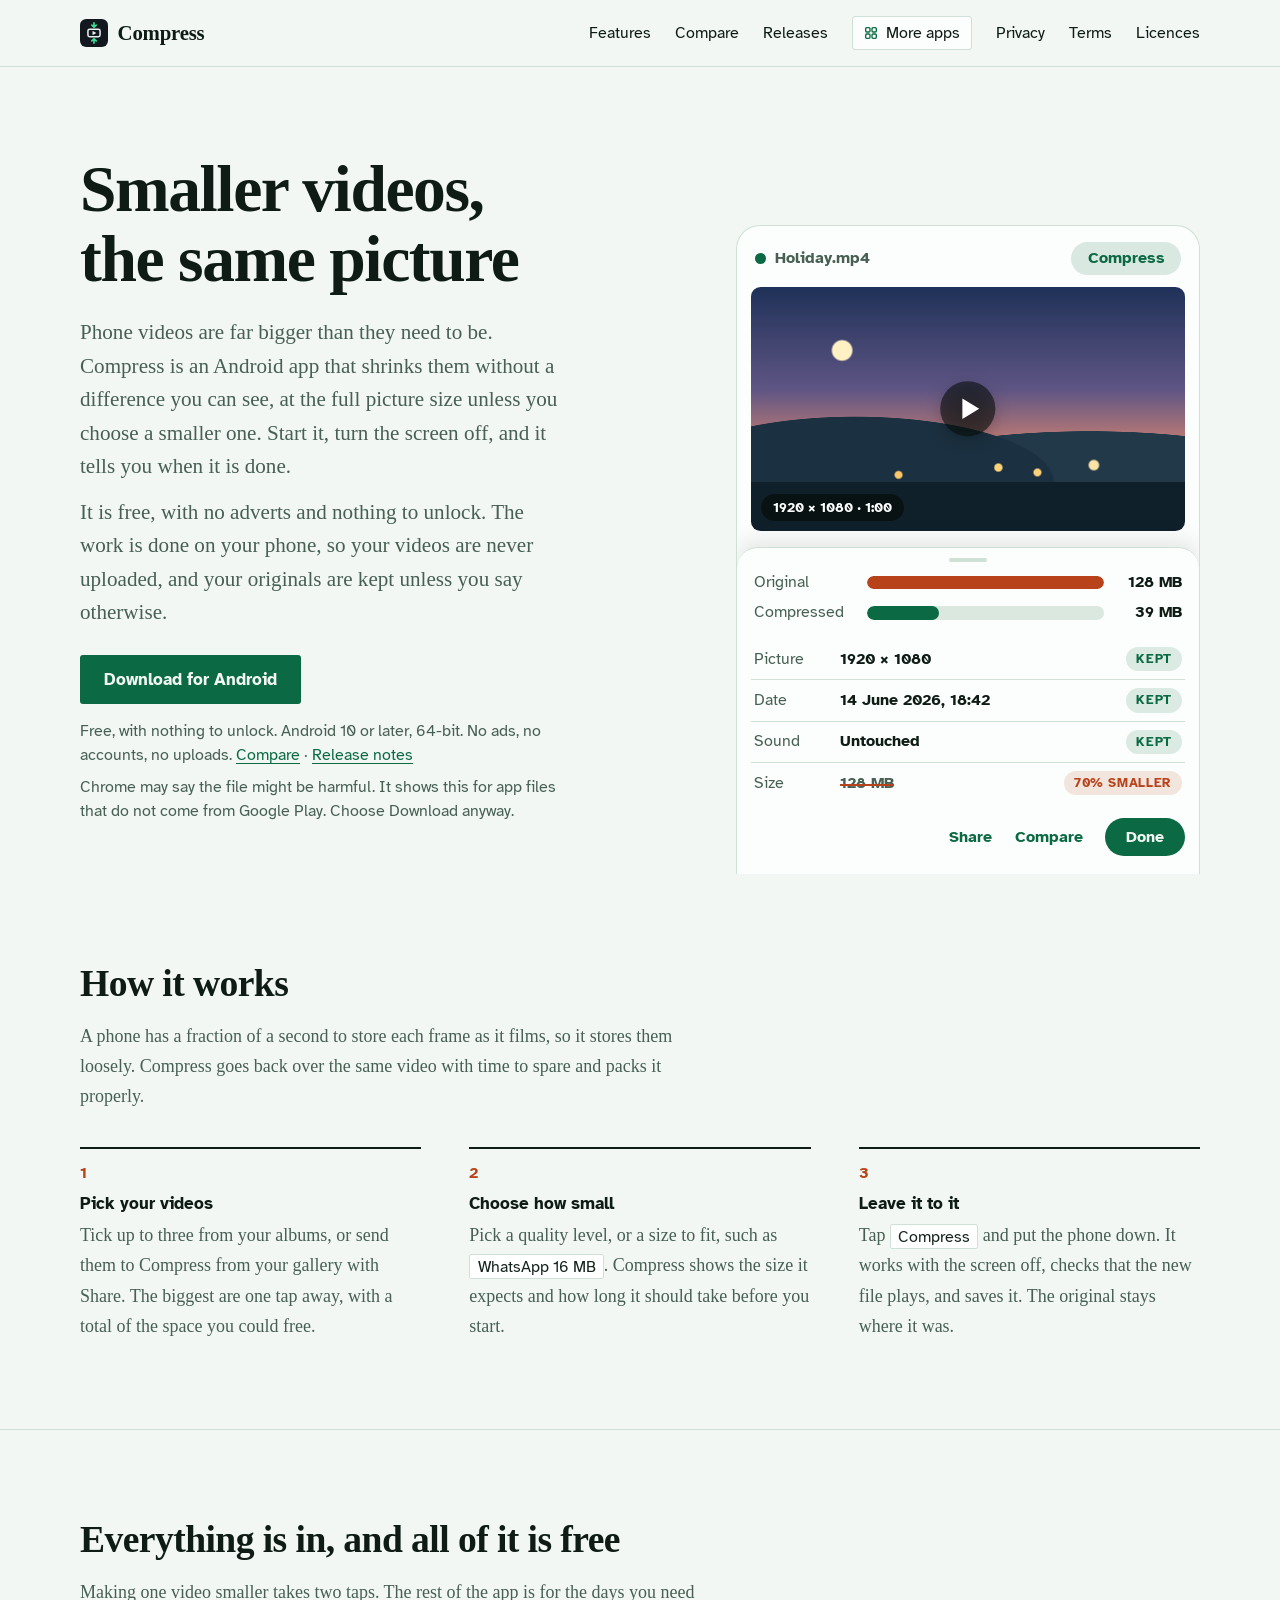
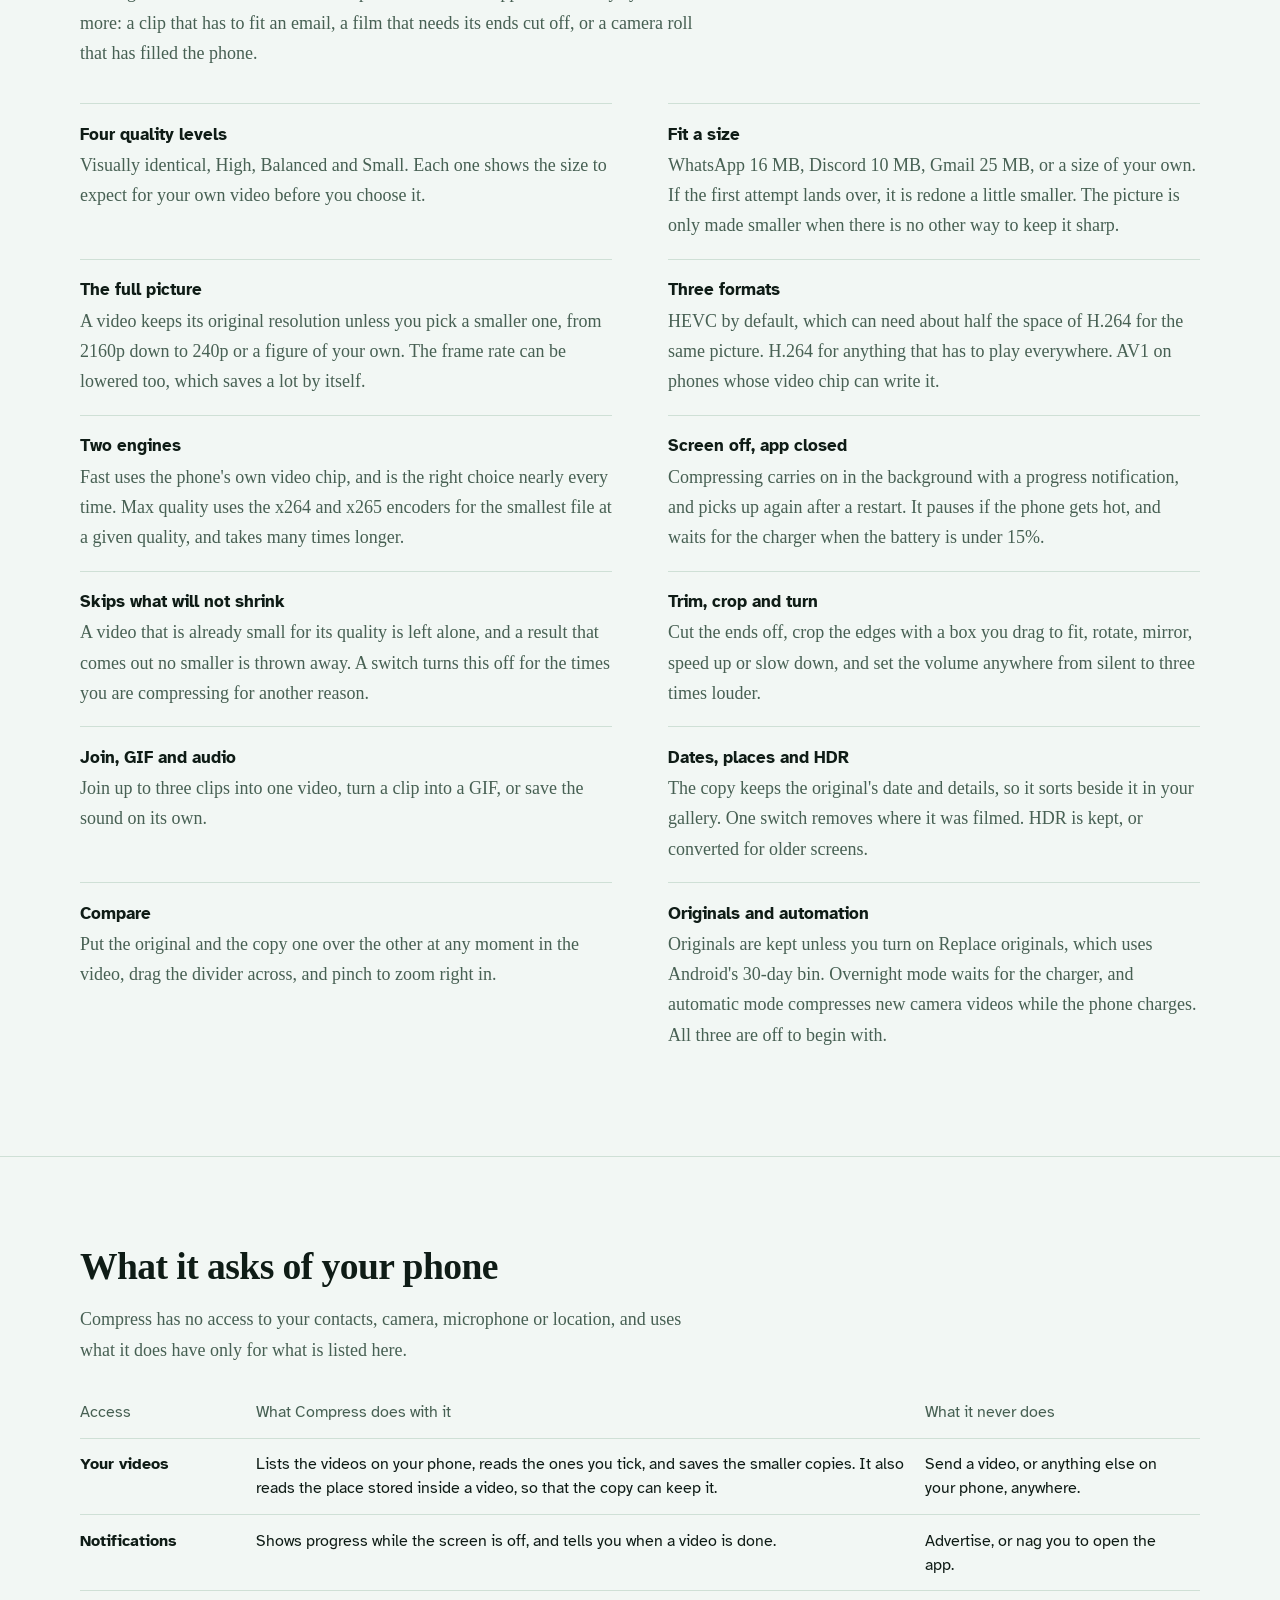
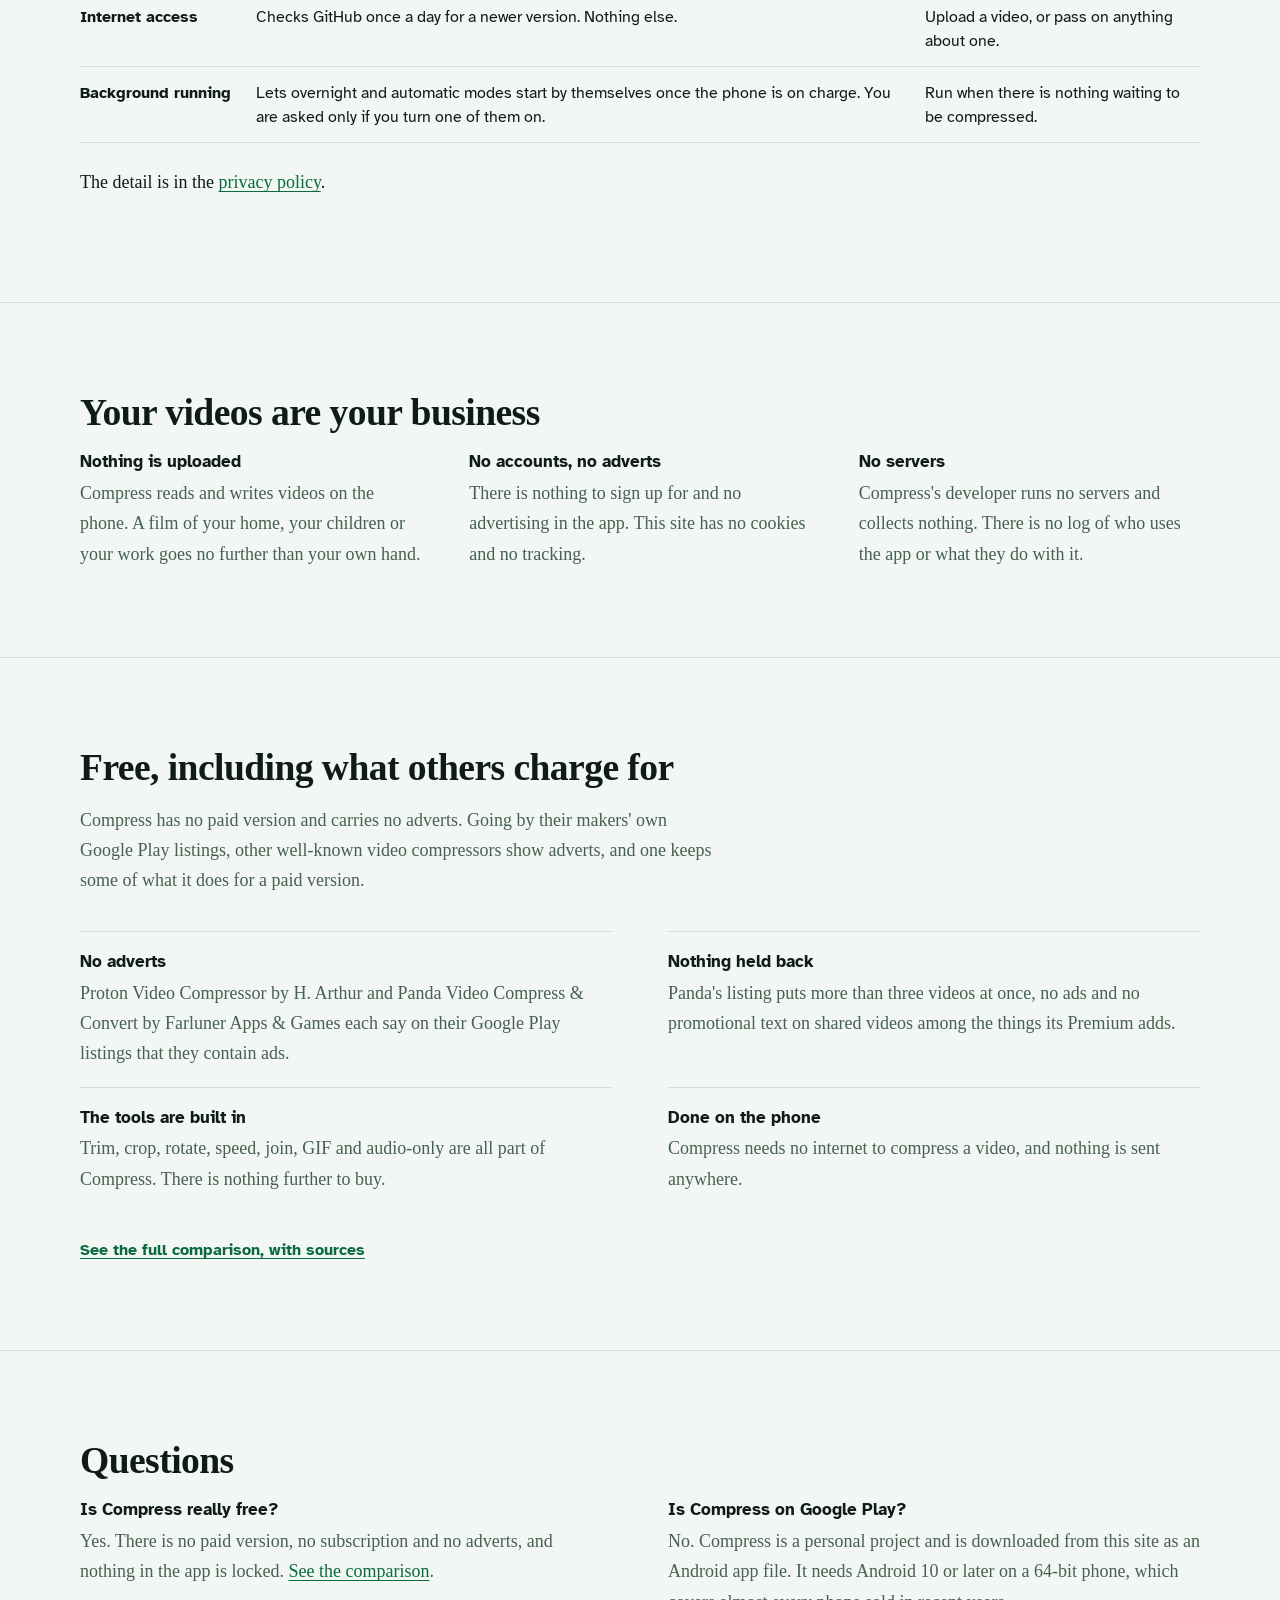
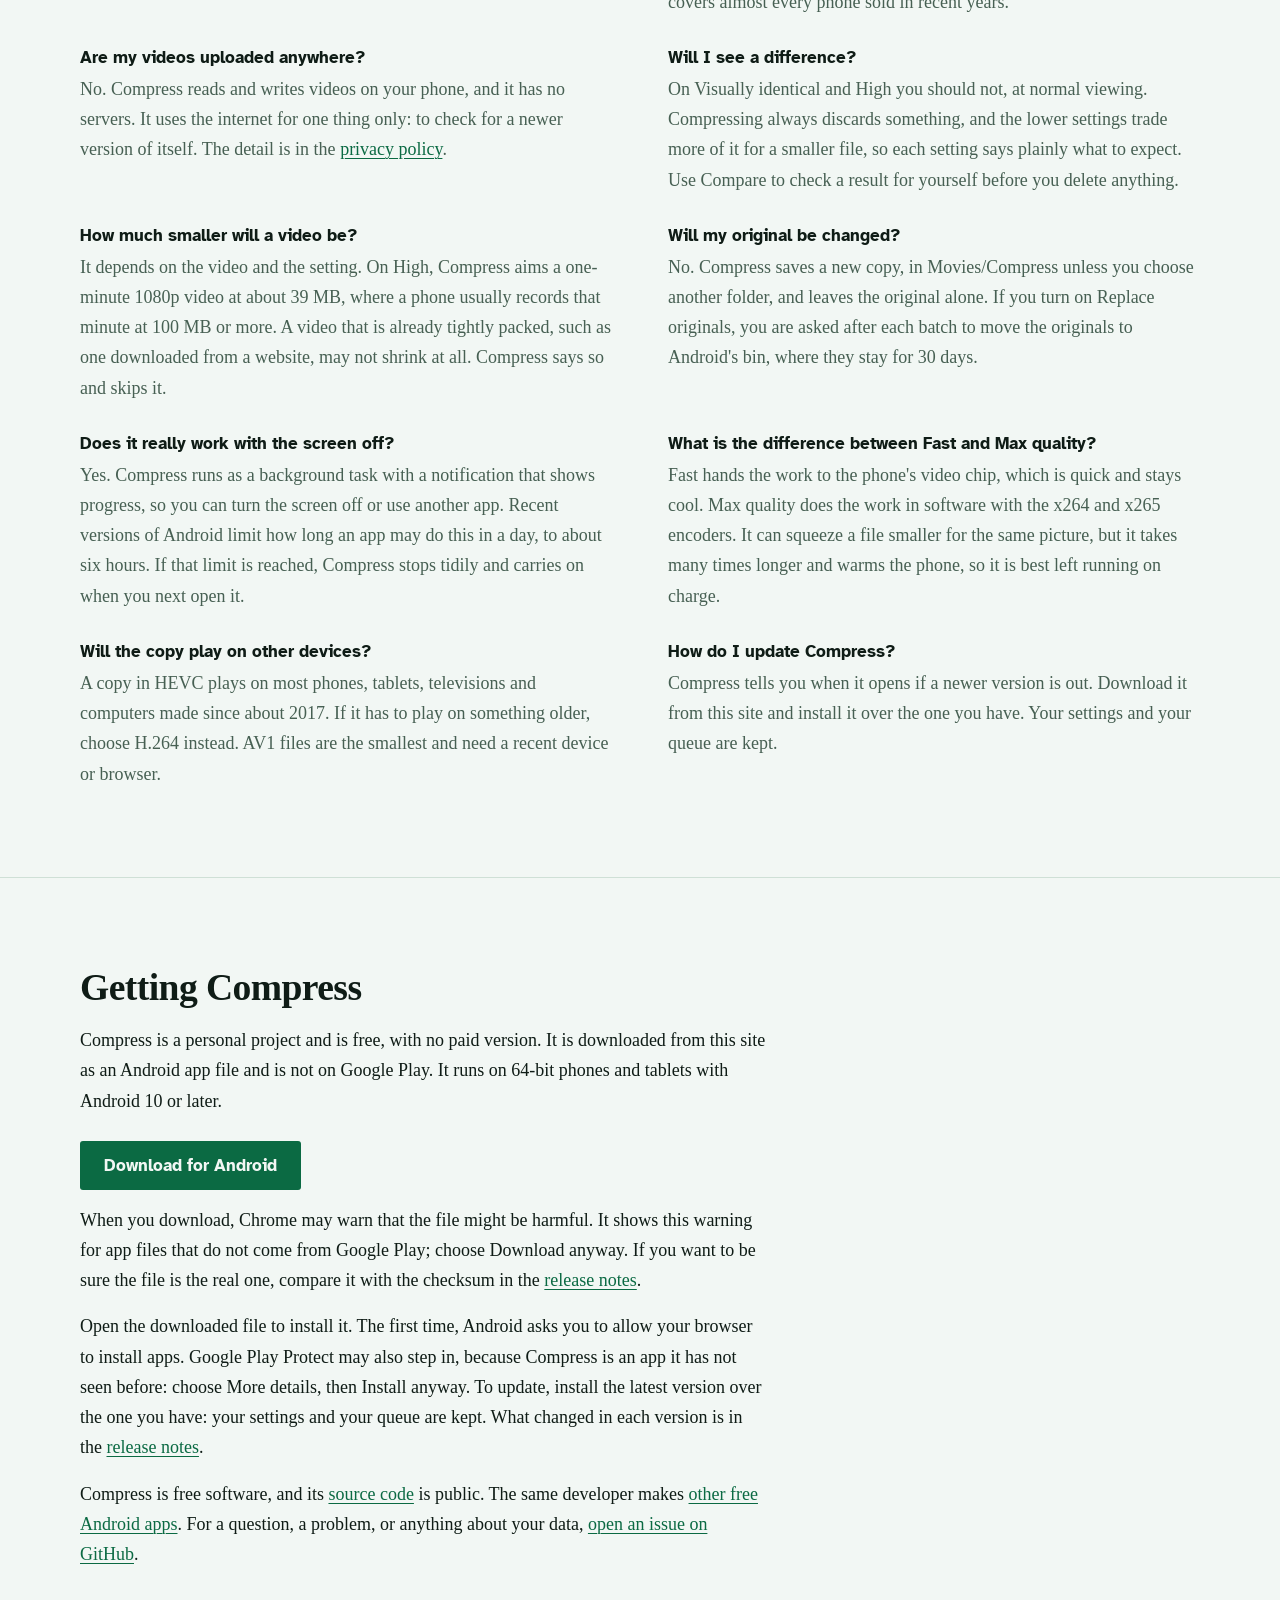
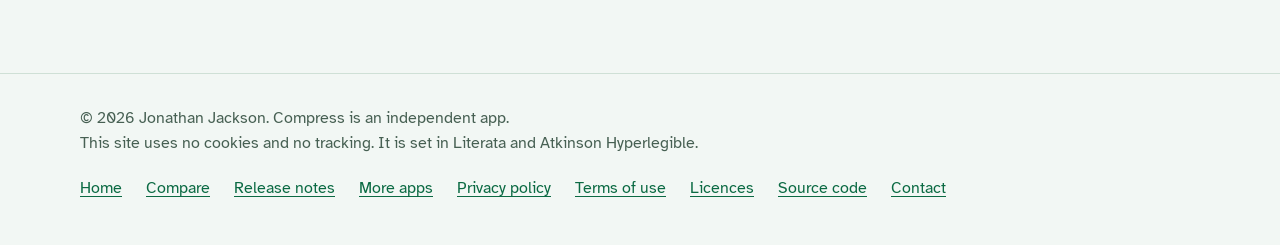
==== index.html @ f6f55d3b "Add the Compress website and source code" ====
<!DOCTYPE html>
<html lang="en-GB">
<head>
<meta charset="utf-8">
<meta name="viewport" content="width=device-width, initial-scale=1">
<title>Compress: a free video compressor for Android</title>
<meta name="description" content="Compress makes the videos on your Android phone smaller without a difference you can see, and keeps going with the screen off. Free, no adverts, nothing uploaded.">
<meta name="author" content="Jonathan Jackson">
<link rel="canonical" href="https://customgpter.github.io/compress/">
<meta name="theme-color" content="#f2f7f4" media="(prefers-color-scheme: light)">
<meta name="theme-color" content="#0a120e" media="(prefers-color-scheme: dark)">
<meta property="og:type" content="website">
<meta property="og:site_name" content="Compress">
<meta property="og:title" content="Compress: a free video compressor for Android">
<meta property="og:description" content="Compress makes the videos on your Android phone smaller without a difference you can see, and keeps going with the screen off. Free, no adverts, nothing uploaded.">
<meta property="og:url" content="https://customgpter.github.io/compress/">
<meta property="og:image" content="https://customgpter.github.io/compress/assets/og.png">
<meta property="og:image:width" content="1200">
<meta property="og:image:height" content="630">
<meta property="og:image:alt" content="A one-minute video shrinking from 128 MB to 39 MB with its picture size, date and sound kept, beside the Compress name">
<meta property="og:locale" content="en_GB">
<meta name="twitter:card" content="summary_large_image">
<link rel="icon" href="assets/favicon.svg" type="image/svg+xml">
<link rel="apple-touch-icon" href="assets/apple-touch-icon.png">
<link rel="preload" href="assets/fonts/literata-latin-700-normal.woff2" as="font" type="font/woff2" crossorigin>
<link rel="preload" href="assets/fonts/literata-latin-400-normal.woff2" as="font" type="font/woff2" crossorigin>
<link rel="stylesheet" href="assets/site.css?v=1">
<script type="application/ld+json">{"@context":"https://schema.org","@type":"SoftwareApplication","name":"Compress","url":"https://customgpter.github.io/compress/","description":"Compress is an Android app that makes videos smaller without a difference you can see, at the full picture size, and carries on with the screen off. The work is done on the phone.","applicationCategory":"MultimediaApplication","applicationSubCategory":"Video compressor","operatingSystem":"Android 10 or later","softwareVersion":"1.1","downloadUrl":"https://github.com/CustomGPTer/compress/releases/latest/download/Compress.apk","releaseNotes":"https://customgpter.github.io/compress/releases.html","offers":{"@type":"Offer","price":"0","priceCurrency":"GBP"},"inLanguage":"en-GB","image":"https://customgpter.github.io/compress/assets/og.png","featureList":["Four quality levels","Fit a size","The full picture","Three formats","Two engines","Screen off, app closed","Skips what will not shrink","Trim, crop and turn","Join, GIF and audio","Dates, places and HDR","Compare","Originals and automation"],"author":{"@type":"Person","name":"Jonathan Jackson"}}</script>
<script type="application/ld+json">{"@context":"https://schema.org","@type":"WebSite","name":"Compress","url":"https://customgpter.github.io/compress/","inLanguage":"en-GB"}</script>
<script type="application/ld+json">{"@context":"https://schema.org","@type":"FAQPage","mainEntity":[{"@type":"Question","name":"Is Compress really free?","acceptedAnswer":{"@type":"Answer","text":"Yes. There is no paid version, no subscription and no adverts, and nothing in the app is locked."}},{"@type":"Question","name":"Is Compress on Google Play?","acceptedAnswer":{"@type":"Answer","text":"No. Compress is a personal project and is downloaded from this site as an Android app file. It needs Android 10 or later on a 64-bit phone, which covers almost every phone sold in recent years."}},{"@type":"Question","name":"Are my videos uploaded anywhere?","acceptedAnswer":{"@type":"Answer","text":"No. Compress reads and writes videos on your phone, and it has no servers. It uses the internet for one thing only: to check for a newer version of itself."}},{"@type":"Question","name":"Will I see a difference?","acceptedAnswer":{"@type":"Answer","text":"On Visually identical and High you should not, at normal viewing. Compressing always discards something, and the lower settings trade more of it for a smaller file, so each setting says plainly what to expect. Use Compare to check a result for yourself before you delete anything."}},{"@type":"Question","name":"How much smaller will a video be?","acceptedAnswer":{"@type":"Answer","text":"It depends on the video and the setting. On High, Compress aims a one-minute 1080p video at about 39 MB, where a phone usually records that minute at 100 MB or more. A video that is already tightly packed, such as one downloaded from a website, may not shrink at all. Compress says so and skips it."}},{"@type":"Question","name":"Will my original be changed?","acceptedAnswer":{"@type":"Answer","text":"No. Compress saves a new copy, in Movies/Compress unless you choose another folder, and leaves the original alone. If you turn on Replace originals, you are asked after each batch to move the originals to Android's bin, where they stay for 30 days."}},{"@type":"Question","name":"Does it really work with the screen off?","acceptedAnswer":{"@type":"Answer","text":"Yes. Compress runs as a background task with a notification that shows progress, so you can turn the screen off or use another app. Recent versions of Android limit how long an app may do this in a day, to about six hours. If that limit is reached, Compress stops tidily and carries on when you next open it."}},{"@type":"Question","name":"What is the difference between Fast and Max quality?","acceptedAnswer":{"@type":"Answer","text":"Fast hands the work to the phone's video chip, which is quick and stays cool. Max quality does the work in software with the x264 and x265 encoders. It can squeeze a file smaller for the same picture, but it takes many times longer and warms the phone, so it is best left running on charge."}},{"@type":"Question","name":"Will the copy play on other devices?","acceptedAnswer":{"@type":"Answer","text":"A copy in HEVC plays on most phones, tablets, televisions and computers made since about 2017. If it has to play on something older, choose H.264 instead. AV1 files are the smallest and need a recent device or browser."}},{"@type":"Question","name":"How do I update Compress?","acceptedAnswer":{"@type":"Answer","text":"Compress tells you when it opens if a newer version is out. Download it from this site and install it over the one you have. Your settings and your queue are kept."}}]}</script>
</head>
<body>
<a class="skip" href="#main">Skip to content</a>
<header class="masthead">
<div class="wrap">
<a class="brand" href="./" aria-label="Compress home"><svg viewBox="0 0 108 108" aria-hidden="true"><rect width="108" height="108" rx="24" fill="#12181e"/><g transform="translate(54 54) scale(1.3) translate(-54 -54)"><path fill="none" stroke="#e9eef3" stroke-width="4.5" stroke-linejoin="round" d="M41 43h26a5 5 0 0 1 5 5v12a5 5 0 0 1-5 5H41a5 5 0 0 1-5-5V48a5 5 0 0 1 5-5z"/><path fill="#e9eef3" d="M50.5 48.2l9.2 5.3a.6.6 0 0 1 0 1l-9.2 5.3a.6.6 0 0 1-.9-.5V48.7a.6.6 0 0 1 .9-.5z"/><path fill="none" stroke="#3ddc97" stroke-width="5" stroke-linecap="round" stroke-linejoin="round" d="M54 24v12M47.5 30.5 54 37l6.5-6.5M54 84V72M47.5 77.5 54 71l6.5 6.5"/></g></svg><span>Compress</span></a>
<nav aria-label="Main"><ul><li><a href="./#features">Features</a></li><li><a href="compare.html">Compare</a></li><li><a href="releases.html">Releases</a></li><li><a class="more-apps" href="more-apps.html"><svg viewBox="0 0 24 24" aria-hidden="true"><rect x="4" y="4" width="6.5" height="6.5" rx="1.6"/><rect x="13.5" y="4" width="6.5" height="6.5" rx="1.6"/><rect x="4" y="13.5" width="6.5" height="6.5" rx="1.6"/><rect x="13.5" y="13.5" width="6.5" height="6.5" rx="1.6"/></svg>More apps</a></li><li><a href="privacy.html">Privacy</a></li><li><a href="terms.html">Terms</a></li><li><a href="licences.html">Licences</a></li></ul></nav>
</div>
</header>
<main id="main">
<div class="hero">
<div class="wrap hero-grid">
<div class="hero-copy">
<h1>Smaller videos, the same picture</h1>
<p class="lede">Phone videos are far bigger than they need to be. Compress is an Android app that shrinks them without a difference you can see, at the full picture size unless you choose a smaller one. Start it, turn the screen off, and it tells you when it is done.</p>
<p class="lede">It is free, with no adverts and nothing to unlock. The work is done on your phone, so your videos are never uploaded, and your originals are kept unless you say otherwise.</p>
<p class="get"><a class="button" href="https://github.com/CustomGPTer/compress/releases/latest/download/Compress.apk">Download for Android</a></p>
<p class="facts">Free, with nothing to unlock. Android 10 or later, 64-bit. No ads, no accounts, no uploads. <a href="compare.html">Compare</a> &middot; <a href="releases.html">Release notes</a></p>
<p class="facts">Chrome may say the file might be harmful. It shows this for app files that do not come from Google Play. Choose Download anyway.</p>
</div>
<div class="demo" role="img" aria-label="An example in Compress. A one-minute video called Holiday.mp4 at 1920 by 1080. Two bars show its size: the original at 128 MB, and the compressed copy shrinking to 39 MB. Below, the picture size, date and sound are each marked Kept, and the size is marked 70% smaller. The buttons underneath read Share, Compare and Done."><div class="view"><div class="bar"><span class="dot"></span><span>Holiday.mp4</span><span class="next">Compress</span></div><div class="stage"><svg class="play" viewBox="0 0 48 48" aria-hidden="true"><circle cx="24" cy="24" r="23" fill="rgba(8,14,11,.6)"/><path fill="#fff" d="M19.5 15.5 33.5 24l-14 8.5z"/></svg><span class="meta">1920 &times; 1080 &middot; 1:00</span></div></div><div class="sheet"><div class="meter"><div class="m was"><span class="lab">Original</span><span class="track"><span class="fill"></span></span><span class="num">128 MB</span></div><div class="m now"><span class="lab">Compressed</span><span class="track"><span class="fill"></span></span><span class="num">39 MB</span></div></div><ul class="rows"><li class="row keep" style="--i:0;--j:0"><span class="k">Picture</span><span class="v">1920 &times; 1080</span><span class="t">Kept</span></li><li class="row keep" style="--i:1;--j:1"><span class="k">Date</span><span class="v">14 June 2026, 18:42</span><span class="t">Kept</span></li><li class="row keep" style="--i:2;--j:2"><span class="k">Sound</span><span class="v">Untouched</span><span class="t">Kept</span></li><li class="row go" style="--i:3;--j:3"><span class="k">Size</span><span class="v">128 MB</span><span class="t">70% smaller</span></li></ul><div class="acts"><span>Share</span><span>Compare</span><span class="do">Done</span></div></div></div>
</div>
</div>

<section id="how" aria-labelledby="how-h">
<div class="wrap">
<h2 id="how-h">How it works</h2>
<p class="intro">A phone has a fraction of a second to store each frame as it films, so it stores them loosely. Compress goes back over the same video with time to spare and packs it properly.</p>
<ol class="steps">
<li><h3>Pick your videos</h3><p>Tick up to three from your albums, or send them to Compress from your gallery with Share. The biggest are one tap away, with a total of the space you could free.</p></li>
<li><h3>Choose how small</h3><p>Pick a quality level, or a size to fit, such as <span class="path">WhatsApp 16 MB</span>. Compress shows the size it expects and how long it should take before you start.</p></li>
<li><h3>Leave it to it</h3><p>Tap <span class="path">Compress</span> and put the phone down. It works with the screen off, checks that the new file plays, and saves it. The original stays where it was.</p></li>
</ol>
</div>
</section>

<section id="features" aria-labelledby="features-h">
<div class="wrap">
<h2 id="features-h">Everything is in, and all of it is free</h2>
<p class="intro">Making one video smaller takes two taps. The rest of the app is for the days you need more: a clip that has to fit an email, a film that needs its ends cut off, or a camera roll that has filled the phone.</p>
<dl class="features">
<div><dt>Four quality levels</dt><dd>Visually identical, High, Balanced and Small. Each one shows the size to expect for your own video before you choose it.</dd></div>
<div><dt>Fit a size</dt><dd>WhatsApp 16 MB, Discord 10 MB, Gmail 25 MB, or a size of your own. If the first attempt lands over, it is redone a little smaller. The picture is only made smaller when there is no other way to keep it sharp.</dd></div>
<div><dt>The full picture</dt><dd>A video keeps its original resolution unless you pick a smaller one, from 2160p down to 240p or a figure of your own. The frame rate can be lowered too, which saves a lot by itself.</dd></div>
<div><dt>Three formats</dt><dd>HEVC by default, which can need about half the space of H.264 for the same picture. H.264 for anything that has to play everywhere. AV1 on phones whose video chip can write it.</dd></div>
<div><dt>Two engines</dt><dd>Fast uses the phone's own video chip, and is the right choice nearly every time. Max quality uses the x264 and x265 encoders for the smallest file at a given quality, and takes many times longer.</dd></div>
<div><dt>Screen off, app closed</dt><dd>Compressing carries on in the background with a progress notification, and picks up again after a restart. It pauses if the phone gets hot, and waits for the charger when the battery is under 15%.</dd></div>
<div><dt>Skips what will not shrink</dt><dd>A video that is already small for its quality is left alone, and a result that comes out no smaller is thrown away. A switch turns this off for the times you are compressing for another reason.</dd></div>
<div><dt>Trim, crop and turn</dt><dd>Cut the ends off, crop the edges with a box you drag to fit, rotate, mirror, speed up or slow down, and set the volume anywhere from silent to three times louder.</dd></div>
<div><dt>Join, GIF and audio</dt><dd>Join up to three clips into one video, turn a clip into a GIF, or save the sound on its own.</dd></div>
<div><dt>Dates, places and HDR</dt><dd>The copy keeps the original's date and details, so it sorts beside it in your gallery. One switch removes where it was filmed. HDR is kept, or converted for older screens.</dd></div>
<div><dt>Compare</dt><dd>Put the original and the copy one over the other at any moment in the video, drag the divider across, and pinch to zoom right in.</dd></div>
<div><dt>Originals and automation</dt><dd>Originals are kept unless you turn on Replace originals, which uses Android's 30-day bin. Overnight mode waits for the charger, and automatic mode compresses new camera videos while the phone charges. All three are off to begin with.</dd></div>
</dl>
</div>
</section>

<section id="permissions" aria-labelledby="permissions-h">
<div class="wrap">
<h2 id="permissions-h">What it asks of your phone</h2>
<p class="intro">Compress has no access to your contacts, camera, microphone or location, and uses what it does have only for what is listed here.</p>
<div class="scroll">
<table>
<thead><tr><th scope="col">Access</th><th scope="col">What Compress does with it</th><th scope="col">What it never does</th></tr></thead>
<tbody>
<tr><th scope="row">Your videos</th><td>Lists the videos on your phone, reads the ones you tick, and saves the smaller copies. It also reads the place stored inside a video, so that the copy can keep it.</td><td>Send a video, or anything else on your phone, anywhere.</td></tr>
<tr><th scope="row">Notifications</th><td>Shows progress while the screen is off, and tells you when a video is done.</td><td>Advertise, or nag you to open the app.</td></tr>
<tr><th scope="row">Internet access</th><td>Checks GitHub once a day for a newer version. Nothing else.</td><td>Upload a video, or pass on anything about one.</td></tr>
<tr><th scope="row">Background running</th><td>Lets overnight and automatic modes start by themselves once the phone is on charge. You are asked only if you turn one of them on.</td><td>Run when there is nothing waiting to be compressed.</td></tr>
</tbody>
</table>
</div>
<p class="after-table">The detail is in the <a href="privacy.html">privacy policy</a>.</p>
</div>
</section>

<section id="privacy" aria-labelledby="privacy-h">
<div class="wrap">
<h2 id="privacy-h">Your videos are your business</h2>
<ul class="plain">
<li><h3>Nothing is uploaded</h3><p>Compress reads and writes videos on the phone. A film of your home, your children or your work goes no further than your own hand.</p></li>
<li><h3>No accounts, no adverts</h3><p>There is nothing to sign up for and no advertising in the app. This site has no cookies and no tracking.</p></li>
<li><h3>No servers</h3><p>Compress's developer runs no servers and collects nothing. There is no log of who uses the app or what they do with it.</p></li>
</ul>
</div>
</section>

<section id="free" aria-labelledby="free-h">
<div class="wrap">
<h2 id="free-h">Free, including what others charge for</h2>
<p class="intro">Compress has no paid version and carries no adverts. Going by their makers' own Google Play listings, other well-known video compressors show adverts, and one keeps some of what it does for a paid version.</p>
<dl class="features">
<div><dt>No adverts</dt><dd>Proton Video Compressor by H. Arthur and Panda Video Compress &amp; Convert by Farluner Apps &amp; Games each say on their Google Play listings that they contain ads.</dd></div>
<div><dt>Nothing held back</dt><dd>Panda's listing puts more than three videos at once, no ads and no promotional text on shared videos among the things its Premium adds.</dd></div>
<div><dt>The tools are built in</dt><dd>Trim, crop, rotate, speed, join, GIF and audio-only are all part of Compress. There is nothing further to buy.</dd></div>
<div><dt>Done on the phone</dt><dd>Compress needs no internet to compress a video, and nothing is sent anywhere.</dd></div>
</dl>
<p class="more"><a href="compare.html">See the full comparison, with sources</a></p>
</div>
</section>

<section id="questions" aria-labelledby="questions-h">
<div class="wrap">
<h2 id="questions-h">Questions</h2>
<div class="faq">
<div><h3>Is Compress really free?</h3><p>Yes. There is no paid version, no subscription and no adverts, and nothing in the app is locked. <a href="compare.html">See the comparison</a>.</p></div><div><h3>Is Compress on Google Play?</h3><p>No. Compress is a personal project and is downloaded from this site as an Android app file. It needs Android 10 or later on a 64-bit phone, which covers almost every phone sold in recent years.</p></div><div><h3>Are my videos uploaded anywhere?</h3><p>No. Compress reads and writes videos on your phone, and it has no servers. It uses the internet for one thing only: to check for a newer version of itself. The detail is in the <a href="privacy.html#services">privacy policy</a>.</p></div><div><h3>Will I see a difference?</h3><p>On Visually identical and High you should not, at normal viewing. Compressing always discards something, and the lower settings trade more of it for a smaller file, so each setting says plainly what to expect. Use Compare to check a result for yourself before you delete anything.</p></div><div><h3>How much smaller will a video be?</h3><p>It depends on the video and the setting. On High, Compress aims a one-minute 1080p video at about 39 MB, where a phone usually records that minute at 100 MB or more. A video that is already tightly packed, such as one downloaded from a website, may not shrink at all. Compress says so and skips it.</p></div><div><h3>Will my original be changed?</h3><p>No. Compress saves a new copy, in Movies/Compress unless you choose another folder, and leaves the original alone. If you turn on Replace originals, you are asked after each batch to move the originals to Android's bin, where they stay for 30 days.</p></div><div><h3>Does it really work with the screen off?</h3><p>Yes. Compress runs as a background task with a notification that shows progress, so you can turn the screen off or use another app. Recent versions of Android limit how long an app may do this in a day, to about six hours. If that limit is reached, Compress stops tidily and carries on when you next open it.</p></div><div><h3>What is the difference between Fast and Max quality?</h3><p>Fast hands the work to the phone's video chip, which is quick and stays cool. Max quality does the work in software with the x264 and x265 encoders. It can squeeze a file smaller for the same picture, but it takes many times longer and warms the phone, so it is best left running on charge.</p></div><div><h3>Will the copy play on other devices?</h3><p>A copy in HEVC plays on most phones, tablets, televisions and computers made since about 2017. If it has to play on something older, choose H.264 instead. AV1 files are the smallest and need a recent device or browser.</p></div><div><h3>How do I update Compress?</h3><p>Compress tells you when it opens if a newer version is out. Download it from this site and install it over the one you have. Your settings and your queue are kept.</p></div>
</div>
</div>
</section>

<section id="get" aria-labelledby="get-h">
<div class="wrap"><div class="measure">
<h2 id="get-h">Getting Compress</h2>
<p>Compress is a personal project and is free, with no paid version. It is downloaded from this site as an Android app file and is not on Google Play. It runs on 64-bit phones and tablets with Android 10 or later.</p>
<p class="get"><a class="button" href="https://github.com/CustomGPTer/compress/releases/latest/download/Compress.apk">Download for Android</a></p>
<p>When you download, Chrome may warn that the file might be harmful. It shows this warning for app files that do not come from Google Play; choose Download anyway. If you want to be sure the file is the real one, compare it with the checksum in the <a href="releases.html#checking">release notes</a>.</p>
<p>Open the downloaded file to install it. The first time, Android asks you to allow your browser to install apps. Google Play Protect may also step in, because Compress is an app it has not seen before: choose More details, then Install anyway. To update, install the latest version over the one you have: your settings and your queue are kept. What changed in each version is in the <a href="releases.html">release notes</a>.</p>
<p>Compress is free software, and its <a href="https://github.com/CustomGPTer/compress">source code</a> is public. The same developer makes <a href="more-apps.html">other free Android apps</a>. For a question, a problem, or anything about your data, <a href="https://github.com/CustomGPTer/compress/issues">open an issue on GitHub</a>.</p>
</div></div>
</section>
</main>
<footer class="colophon">
<div class="wrap">
<div>
<p>&copy; 2026 Jonathan Jackson. Compress is an independent app.</p>
<p>This site uses no cookies and no tracking. It is set in Literata and Atkinson Hyperlegible.</p>
</div>
<nav aria-label="Footer"><ul>
<li><a href="./">Home</a></li>
<li><a href="compare.html">Compare</a></li>
<li><a href="releases.html">Release notes</a></li>
<li><a href="more-apps.html">More apps</a></li>
<li><a href="privacy.html">Privacy policy</a></li>
<li><a href="terms.html">Terms of use</a></li>
<li><a href="licences.html">Licences</a></li>
<li><a href="https://github.com/CustomGPTer/compress">Source code</a></li>
<li><a href="https://github.com/CustomGPTer/compress/issues">Contact</a></li>
</ul></nav>
</div>
</footer>
</body>
</html>
---- assets/site.css ----
@font-face{font-family:"Literata";src:url("fonts/literata-latin-400-normal.woff2") format("woff2");font-weight:400;font-style:normal;font-display:swap}
@font-face{font-family:"Literata";src:url("fonts/literata-latin-400-italic.woff2") format("woff2");font-weight:400;font-style:italic;font-display:swap}
@font-face{font-family:"Literata";src:url("fonts/literata-latin-700-normal.woff2") format("woff2");font-weight:700;font-style:normal;font-display:swap}
@font-face{font-family:"Atkinson Hyperlegible";src:url("fonts/atkinson-hyperlegible-latin-400-normal.woff2") format("woff2");font-weight:400;font-style:normal;font-display:swap}
@font-face{font-family:"Atkinson Hyperlegible";src:url("fonts/atkinson-hyperlegible-latin-700-normal.woff2") format("woff2");font-weight:700;font-style:normal;font-display:swap}

:root{
  --paper:#f2f7f4; --sheet:#fbfefc; --ink:#0f1c16; --soft:#476053; --rule:#cfe0d6;
  --key:#0b6a43; --mark:#b8431a; --label:#ffffff; --label-ink:#14241c;
  --serif:"Literata",Georgia,"Times New Roman",serif;
  --sans:"Atkinson Hyperlegible",system-ui,-apple-system,"Segoe UI",Roboto,sans-serif;
  color-scheme:light dark;
}
@media (prefers-color-scheme:dark){
  :root{--paper:#0a120e; --sheet:#101b15; --ink:#e6f2ec; --soft:#9db5a8; --rule:#20342a;
    --key:#4fe0a3; --mark:#ffb086; --label:#16261e; --label-ink:#e6f2ec}
}

*,*::before,*::after{box-sizing:border-box}
html{-webkit-text-size-adjust:100%;scroll-behavior:smooth}
@media (prefers-reduced-motion:reduce){html{scroll-behavior:auto}}
body{margin:0;background:var(--paper);color:var(--ink);font:400 1.125rem/1.68 var(--serif);text-rendering:optimizeLegibility}
img,svg{max-width:100%;display:block}
a{color:var(--key);text-decoration-thickness:.06em;text-underline-offset:.18em}
a:hover{text-decoration-thickness:.12em}
:focus-visible{outline:3px solid var(--mark);outline-offset:3px;border-radius:2px}
code{font:.9em/1 ui-monospace,SFMono-Regular,Menlo,Consolas,monospace;overflow-wrap:anywhere}
.skip{position:absolute;left:-999px;top:0;background:var(--ink);color:var(--paper);padding:.6rem 1rem;z-index:10}
.skip:focus{left:.5rem;top:.5rem}

.wrap{width:min(70rem,100% - 2.5rem);margin-inline:auto}
.measure{max-width:43rem}

/* ---------- masthead */
.masthead{border-bottom:1px solid var(--rule)}
.masthead .wrap{display:flex;flex-wrap:wrap;align-items:center;justify-content:space-between;gap:.5rem 2rem;padding-block:1rem}
.brand{display:inline-flex;align-items:center;gap:.6rem;font:700 1.3rem/1 var(--serif);color:var(--ink);text-decoration:none;letter-spacing:-.01em}
.brand svg{width:1.75rem;height:1.75rem;flex:none}
.masthead nav ul{display:flex;flex-wrap:wrap;gap:.25rem 1.5rem;list-style:none;margin:0;padding:0;font:400 1rem/1.4 var(--sans)}
.masthead nav a{color:var(--ink);text-decoration:none;padding-block:.35rem;display:inline-block}
.masthead nav a:hover,.masthead nav a[aria-current="page"]{text-decoration:underline;text-decoration-color:var(--mark);text-decoration-thickness:.14em;text-underline-offset:.4em}

/* ---------- hero */
.hero{padding-block:clamp(2.5rem,7vw,5.5rem) 0}
.hero-grid{display:grid;gap:clamp(2rem,5vw,4rem);align-items:end}
@media (min-width:60rem){.hero-grid{grid-template-columns:minmax(0,5fr) minmax(0,6fr)}}
.hero-copy{padding-bottom:clamp(1rem,4vw,3.5rem)}
h1{font:700 clamp(2.5rem,6.2vw,4.1rem)/1.06 var(--serif);letter-spacing:-.022em;margin:0 0 1.4rem;text-wrap:balance}
.lede{font-size:clamp(1.15rem,2.1vw,1.32rem);line-height:1.58;color:var(--soft);margin:0 0 1.4rem;max-width:33rem}
.facts{font:400 1rem/1.5 var(--sans);color:var(--soft);margin:0}

/* the demo: the one place the page shows off */
.demo{font:400 clamp(.82rem,1.5vw,1rem)/1.3 var(--sans);width:100%;max-width:29rem;margin-inline:auto;border:1px solid var(--rule);border-bottom:0;border-radius:1.5em 1.5em 0 0;background:var(--sheet);overflow:hidden}
@media (min-width:60rem){.demo{margin-inline:auto 0}}
.view{position:relative;padding:.9em .9em 2.3em}
.bar{display:flex;align-items:center;gap:.6em;color:var(--soft);white-space:nowrap;padding:.1em .2em .75em;font-weight:700}
.bar .dot{width:.7em;height:.7em;border-radius:50%;background:var(--key);flex:none}
.bar .next{margin-left:auto;background:color-mix(in srgb,var(--key) 14%,transparent);color:var(--key);border-radius:2em;padding:.38em 1.05em}
.stage{position:relative;aspect-ratio:16/9;border-radius:.6em;overflow:hidden;
  background:radial-gradient(circle at 21% 26%,#fff1c4 0 2.4%,transparent 2.9%),
    radial-gradient(circle at 57% 74%,#ffd27a 0 1.1%,transparent 1.6%),
    radial-gradient(circle at 66% 76%,#ffd27a 0 .9%,transparent 1.4%),
    radial-gradient(circle at 79% 73%,#ffe2a6 0 1.1%,transparent 1.6%),
    radial-gradient(circle at 34% 77%,#ffc56a 0 .9%,transparent 1.4%),
    linear-gradient(180deg,transparent 0 80%,#10202a 80% 100%),
    radial-gradient(ellipse 46% 27% at 24% 80%,#1b3040 0 99%,transparent 100%),
    radial-gradient(ellipse 52% 21% at 78% 80%,#22394a 0 99%,transparent 100%),
    linear-gradient(180deg,#1f3158 0,#5e5584 42%,#c97f72 66%,#f0a56b 80%)}
.play{position:absolute;left:50%;top:50%;width:3.6em;height:3.6em;margin:-1.8em 0 0 -1.8em;filter:drop-shadow(0 .25em .5em rgba(0,0,0,.35))}
.meta{position:absolute;left:.7em;bottom:.7em;background:rgba(8,14,11,.74);color:#fff;border-radius:2em;padding:.3em .8em;font-weight:700;font-size:.9em}
.meter{display:grid;gap:.6em;margin:0 .15em 1em}
.m{display:grid;grid-template-columns:6.3em minmax(0,1fr) 4.1em;align-items:center;gap:.8em}
.m .lab{color:var(--soft)}
.m .num{font-weight:700;text-align:right;white-space:nowrap}
.track{display:block;height:.85em;border-radius:1em;background:color-mix(in srgb,var(--rule) 75%,transparent);overflow:hidden}
.fill{display:block;height:100%;border-radius:1em}
.was .fill{width:100%;background:var(--mark)}
.now .fill{width:30.5%;background:var(--key)}
.sheet{position:relative;border-top:1px solid var(--rule);border-radius:1.3em 1.3em 0 0;margin-top:-1.3em;background:var(--sheet);padding:1.5em .9em 1.1em;box-shadow:0 -.5em 1.4em rgba(0,0,0,.09)}
.sheet::before{content:"";position:absolute;left:50%;top:.6em;width:2.4em;height:.26em;margin-left:-1.2em;border-radius:1em;background:var(--rule)}
.rows{list-style:none;margin:0;padding:0}
.row{display:grid;grid-template-columns:4.6em minmax(0,1fr) auto;align-items:center;gap:.8em;padding:.5em .15em;border-top:1px solid var(--rule)}
.row:first-child{border-top:0}
.row .k{color:var(--soft)}
.row .v{position:relative;justify-self:start;max-width:100%;font-weight:700;color:var(--ink);white-space:nowrap;overflow:hidden;text-overflow:ellipsis}
.row.go .v{color:var(--soft)}
.row.go .v::after{content:"";position:absolute;left:0;right:0;top:54%;height:.1em;background:var(--mark);transform-origin:left center}
.row .t{font-weight:700;font-size:.8em;letter-spacing:.05em;text-transform:uppercase;border-radius:2em;padding:.3em .8em}
.row.go .t{color:var(--mark);background:color-mix(in srgb,var(--mark) 13%,transparent)}
.row.keep .t{color:var(--key);background:color-mix(in srgb,var(--key) 13%,transparent)}
.acts{display:flex;justify-content:flex-end;align-items:center;gap:1.4em;margin-top:.9em;font-weight:700;color:var(--key)}
.acts .do{background:var(--key);color:var(--paper);border-radius:2em;padding:.55em 1.3em}
@media (prefers-reduced-motion:no-preference){
  .m,.row{animation:shelve .6s cubic-bezier(.2,.8,.25,1) both;animation-delay:calc(var(--j,0) * 60ms + 250ms)}
  .rows .row{animation-delay:calc(var(--j) * 60ms + 400ms)}
  .now .fill{animation:squeeze 1.5s cubic-bezier(.6,0,.2,1) both;animation-delay:1.5s}
  .now .num{animation:tagin .4s ease both;animation-delay:2.9s}
  .row.go .v{animation:dim .45s ease both;animation-delay:3s}
  .row.go .v::after{animation:strike .45s cubic-bezier(.45,0,.2,1) both;animation-delay:3s}
  .row .t{animation:tagin .4s ease both;animation-delay:calc(var(--i) * 220ms + 1.6s)}
  .row.go .t{animation-delay:3.3s}
  @keyframes shelve{from{opacity:0;transform:translateY(-1.1rem)}60%{opacity:1}to{opacity:1;transform:none}}
  @keyframes squeeze{from{width:100%;background:var(--mark)}to{width:30.5%;background:var(--key)}}
  @keyframes dim{from{color:var(--ink)}to{color:var(--soft)}}
  @keyframes strike{from{transform:scaleX(0)}to{transform:scaleX(1)}}
  @keyframes tagin{from{opacity:0;transform:translateX(.6em)}to{opacity:1;transform:none}}
}

/* ---------- sections */
section{padding-block:clamp(3rem,7vw,5.5rem)}
section + section{border-top:1px solid var(--rule)}
h2{font:700 clamp(1.7rem,3.4vw,2.35rem)/1.15 var(--serif);letter-spacing:-.015em;margin:0 0 1rem;text-wrap:balance}
h3{font:700 1.08rem/1.35 var(--sans);margin:0 0 .3rem}
p{margin:0 0 1rem}
.intro{color:var(--soft);max-width:40rem;margin-bottom:2.2rem}

.steps{list-style:none;counter-reset:s;margin:0;padding:0;display:grid;gap:2rem 3rem}
@media (min-width:52rem){.steps{grid-template-columns:repeat(3,minmax(0,1fr))}}
.steps li{counter-increment:s;border-top:2px solid var(--ink);padding-top:1rem}
.steps li::before{content:counter(s);font:700 1rem/1 var(--sans);color:var(--mark);display:block;margin-bottom:.7rem}
.steps p{margin:0;color:var(--soft)}
.path{font:400 1rem/1.5 var(--sans);background:var(--label);color:var(--label-ink);border:1px solid var(--rule);border-radius:2px;padding:.1rem .45rem;white-space:nowrap}

.features{display:grid;gap:0 3.5rem;margin:0}
@media (min-width:46rem){.features{grid-template-columns:repeat(2,minmax(0,1fr))}}
.features div{padding:1.15rem 0;border-top:1px solid var(--rule)}
.features dt{font:700 1.08rem/1.35 var(--sans)}
.features dd{margin:.25rem 0 0;color:var(--soft)}

.scroll{overflow-x:auto}
table{width:100%;border-collapse:collapse;font:400 1rem/1.5 var(--sans)}
th,td{text-align:left;vertical-align:top;padding:.85rem 1.2rem .85rem 0;border-top:1px solid var(--rule)}
thead th{border-top:0;color:var(--soft);font-weight:400;padding-top:0}
tbody th{font-weight:700;min-width:11rem}
tr:last-child>*{border-bottom:1px solid var(--rule)}

.plain{list-style:none;margin:0;padding:0;display:grid;gap:1.6rem 3rem}
@media (min-width:52rem){.plain{grid-template-columns:repeat(3,minmax(0,1fr))}}
.plain p{color:var(--soft);margin:0}

.faq{display:grid;gap:1.8rem 3.5rem}
@media (min-width:52rem){.faq{grid-template-columns:repeat(2,minmax(0,1fr))}}
.faq p{color:var(--soft);margin:0}

/* ---------- document pages */
.doc{padding-block:clamp(2.5rem,6vw,4.5rem) clamp(3rem,7vw,5rem)}
.doc h1{font-size:clamp(2.2rem,5vw,3.2rem)}
.doc .lede{max-width:none}
.doc h2{font-size:1.5rem;margin-top:2.8rem;scroll-margin-top:1.5rem}
.doc h3{margin-top:1.6rem}
.doc ul{padding-left:1.25rem;margin:0 0 1rem}
.doc li{margin:.4rem 0}
.contents{font:400 1rem/1.5 var(--sans);border-block:1px solid var(--rule);padding-block:1rem;margin-block:2rem}
.contents ul{list-style:none;margin:.4rem 0 0;padding:0;columns:2 14rem;column-gap:2rem}
.contents li{margin:.2rem 0;break-inside:avoid}
.note{border-left:3px solid var(--mark);padding:.2rem 0 .2rem 1.1rem;color:var(--soft)}

/* ---------- download and release notes */
.button{display:inline-block;background:var(--key);color:var(--paper);font:700 1.05rem/1.2 var(--sans);text-decoration:none;padding:.9rem 1.5rem;border-radius:3px}
.button:hover{text-decoration:underline;text-decoration-thickness:.1em;text-underline-offset:.22em}
.get{margin:1.6rem 0 .9rem}
.get .facts{margin-top:.9rem}
.facts + .facts{margin-top:.5rem}
.lede + .lede{margin-top:-.6rem}
.more{margin:1.6rem 0 0;font:700 1rem/1.5 var(--sans)}
.cmp{min-width:56rem;margin:1.4rem 0 1rem}
.cmp th,.cmp td{padding:.8rem .9rem}
.cmp thead th{color:var(--ink);font-weight:700;vertical-align:bottom;padding-top:.8rem}
.cmp small{display:block;font-weight:400;font-size:.82rem;line-height:1.35;color:var(--soft)}
.cmp tbody th{min-width:13rem;padding-left:0}
.cmp thead th:first-child{padding-left:0}
.cmp .ours{background:var(--sheet);box-shadow:inset 1px 0 var(--rule),inset -1px 0 var(--rule)}
.yes{color:var(--key);font-weight:700}
.pay{color:var(--mark);font-weight:700}
.na{color:var(--soft)}
.kinds td{font-weight:400;min-width:9.5rem}
.cmp .app{display:none}
.key{font:400 .95rem/1.55 var(--sans);color:var(--soft);margin:0 0 .6rem}
@media (max-width:54rem){
  .cmp{min-width:0}
  .cmp thead{position:absolute;width:1px;height:1px;overflow:hidden;clip-path:inset(50%)}
  .cmp tbody,.cmp tr,.cmp th,.cmp td{display:block}
  .cmp tr{padding:1rem 0;border-top:1px solid var(--rule)}
  .cmp th,.cmp td{border:0;padding:0}
  .cmp tbody th{min-width:0;margin-bottom:.55rem}
  .cmp td{display:grid;grid-template-columns:8.5rem 1fr;gap:.75rem;padding:.22rem 0}
  .cmp .app{display:block;font-weight:400;color:var(--soft)}
  .cmp .ours{background:none;box-shadow:none}
  .cmp .ours .app{color:var(--ink);font-weight:700}
  .kinds td{grid-template-columns:1fr;gap:0;padding:.35rem 0;min-width:0}
  .kinds .app{font-weight:700;color:var(--ink)}
}
.sum{font-size:.95rem;overflow-wrap:anywhere}
.release{border-top:1px solid var(--rule);margin-top:2.4rem;padding-top:1.9rem;scroll-margin-top:1rem}
.doc .release h2{margin-top:0}
.contents + .release{border-top:0;margin-top:0;padding-top:.4rem}
.ver{font:700 .86rem/1 var(--sans);letter-spacing:.09em;text-transform:uppercase;color:var(--mark);margin:0 0 .6rem}
.when{font:400 .98rem/1.5 var(--sans);color:var(--soft);margin:-.35rem 0 .2rem}
.tag{display:inline-block;background:var(--label);color:var(--label-ink);border:1px solid var(--rule);border-radius:2px;font-weight:700;font-size:.78rem;letter-spacing:.06em;text-transform:uppercase;padding:.05rem .45rem;margin-right:.6rem}
.doc .release h3{font:700 .8rem/1.3 var(--sans);letter-spacing:.09em;text-transform:uppercase;color:var(--soft);margin:1.25rem 0 .2rem}
.release ul{margin-bottom:0}

/* ---------- other apps */
.doc .apps{list-style:none;margin:2.4rem 0 0;padding:0;display:grid;gap:1.4rem}
.doc .apps li{margin:0}
@media (min-width:54rem){.apps{grid-template-columns:repeat(2,minmax(0,1fr))}}
.card{background:var(--sheet);border:1px solid var(--rule);border-radius:6px;padding:1.6rem 1.6rem 1.4rem;display:flex;flex-direction:column}
.card-head{display:flex;align-items:center;gap:1.1rem;margin-bottom:1rem}
.card-head svg{width:4rem;height:4rem;flex:none;border-radius:22%}
.doc .card h2{font-size:1.6rem;margin:0}
.card .line{font:400 1rem/1.4 var(--sans);color:var(--soft);margin:.15rem 0 0}
.card > p{color:var(--soft)}
.card .get{margin:auto 0 .7rem;padding-top:.6rem}
.card .when{margin:auto 0 .5rem;padding-top:.6rem}
.card .facts{margin:0}
.doc .apps + .measure h2{margin-top:3.2rem}

/* ---------- colophon */
.colophon{border-top:1px solid var(--rule);font:400 .98rem/1.6 var(--sans);color:var(--soft)}
.colophon .wrap{display:flex;flex-wrap:wrap;justify-content:space-between;gap:1rem 3rem;padding-block:2rem 2.6rem}
.colophon ul{display:flex;flex-wrap:wrap;gap:.3rem 1.5rem;list-style:none;margin:0;padding:0}
.colophon p{margin:0}
.after-table{margin-top:1.5rem}

/* ---------- more apps, and fixes for phones */
.masthead nav ul{align-items:center}
.masthead nav a.more-apps{display:inline-flex;align-items:center;gap:.45rem;border:1px solid var(--rule);border-radius:3px;background:var(--sheet);padding:.3rem .7rem .3rem .6rem}
.masthead nav a.more-apps svg{width:1em;height:1em;flex:none;fill:none;stroke:var(--key);stroke-width:2;stroke-linecap:round;stroke-linejoin:round}
.masthead nav a.more-apps:hover,.masthead nav a.more-apps[aria-current="page"]{text-decoration:none;border-color:var(--key)}
/* On a phone the legal pages are reached from the foot of the page, which keeps the header to one line. */
@media (max-width:40rem){.masthead nav ul{gap:.25rem .75rem;font-size:.95rem}.masthead nav a.more-apps{padding:.28rem .6rem .28rem .5rem;gap:.38rem}.masthead nav li:nth-last-child(-n+3){display:none}}
@media (max-width:23.5rem){.masthead nav ul{gap:.25rem .65rem}.masthead nav a.more-apps svg{display:none}.masthead nav a.more-apps{padding-inline:.6rem}}
.doc .mapps{list-style:none;margin:2.4rem 0 0;padding:0;display:grid;gap:1.4rem}
@media (min-width:50rem){.doc .mapps{grid-template-columns:repeat(2,minmax(0,1fr))}}
.doc .mapp{margin:0;display:flex;flex-direction:column;background:var(--sheet);border:1px solid var(--rule);border-radius:6px;overflow:hidden}
.mapp-cover{position:relative;height:6.5rem;background:linear-gradient(135deg,var(--b),var(--b2));overflow:hidden}
.mapp-cover svg{position:absolute;right:-1.2rem;top:-1.6rem;width:11rem;height:11rem;max-width:none;opacity:.22}
.mapp-body{display:flex;flex-direction:column;flex:1;padding:0 1.5rem 1.4rem}
.mapp-icon{width:4.25rem;height:4.25rem;border-radius:1rem;margin-top:-2.1rem;position:relative;box-shadow:0 0 0 4px var(--sheet)}
.doc .mapp h2{font-size:1.6rem;margin:.9rem 0 .1rem}
.mapp-kind{font:400 1rem/1.4 var(--sans);color:var(--soft);margin:0 0 .8rem}
.mapp-say{color:var(--soft);margin:0 0 1.2rem}
.mapp-go{display:flex;flex-wrap:wrap;align-items:center;gap:.7rem 1.4rem;margin:auto 0 0;font:700 1rem/1.4 var(--sans)}
.mapp-go .button{font-size:1rem;padding:.75rem 1.15rem}
.mapp-needs{font:400 .92rem/1.5 var(--sans);color:var(--soft);margin:.9rem 0 0}
.doc .mapps + .measure h2{margin-top:3.2rem}
.doc a{overflow-wrap:anywhere}
.colophon li a{display:inline-block;padding-block:.2rem}
/* On a phone a table becomes a stack: the row's name, then its cells side by side. */
@media (max-width:40rem){
  table:not(.cmp),table:not(.cmp) thead,table:not(.cmp) tbody{display:block}
  table:not(.cmp) tr{display:flex;flex-wrap:wrap;gap:.3rem 1.1rem;padding:.9rem 0;border-top:1px solid var(--rule)}
  table:not(.cmp) thead tr{border-top:0;padding-top:0}
  table:not(.cmp) tbody tr:last-child{border-bottom:1px solid var(--rule)}
  table:not(.cmp) th,table:not(.cmp) td{display:block;border:0;padding:0;flex:1 1 0;min-width:0;overflow-wrap:break-word}
  table:not(.cmp) tr>:first-child{flex:0 0 100%;min-width:0}
}
/* ---------- end of more apps, and fixes for phones */
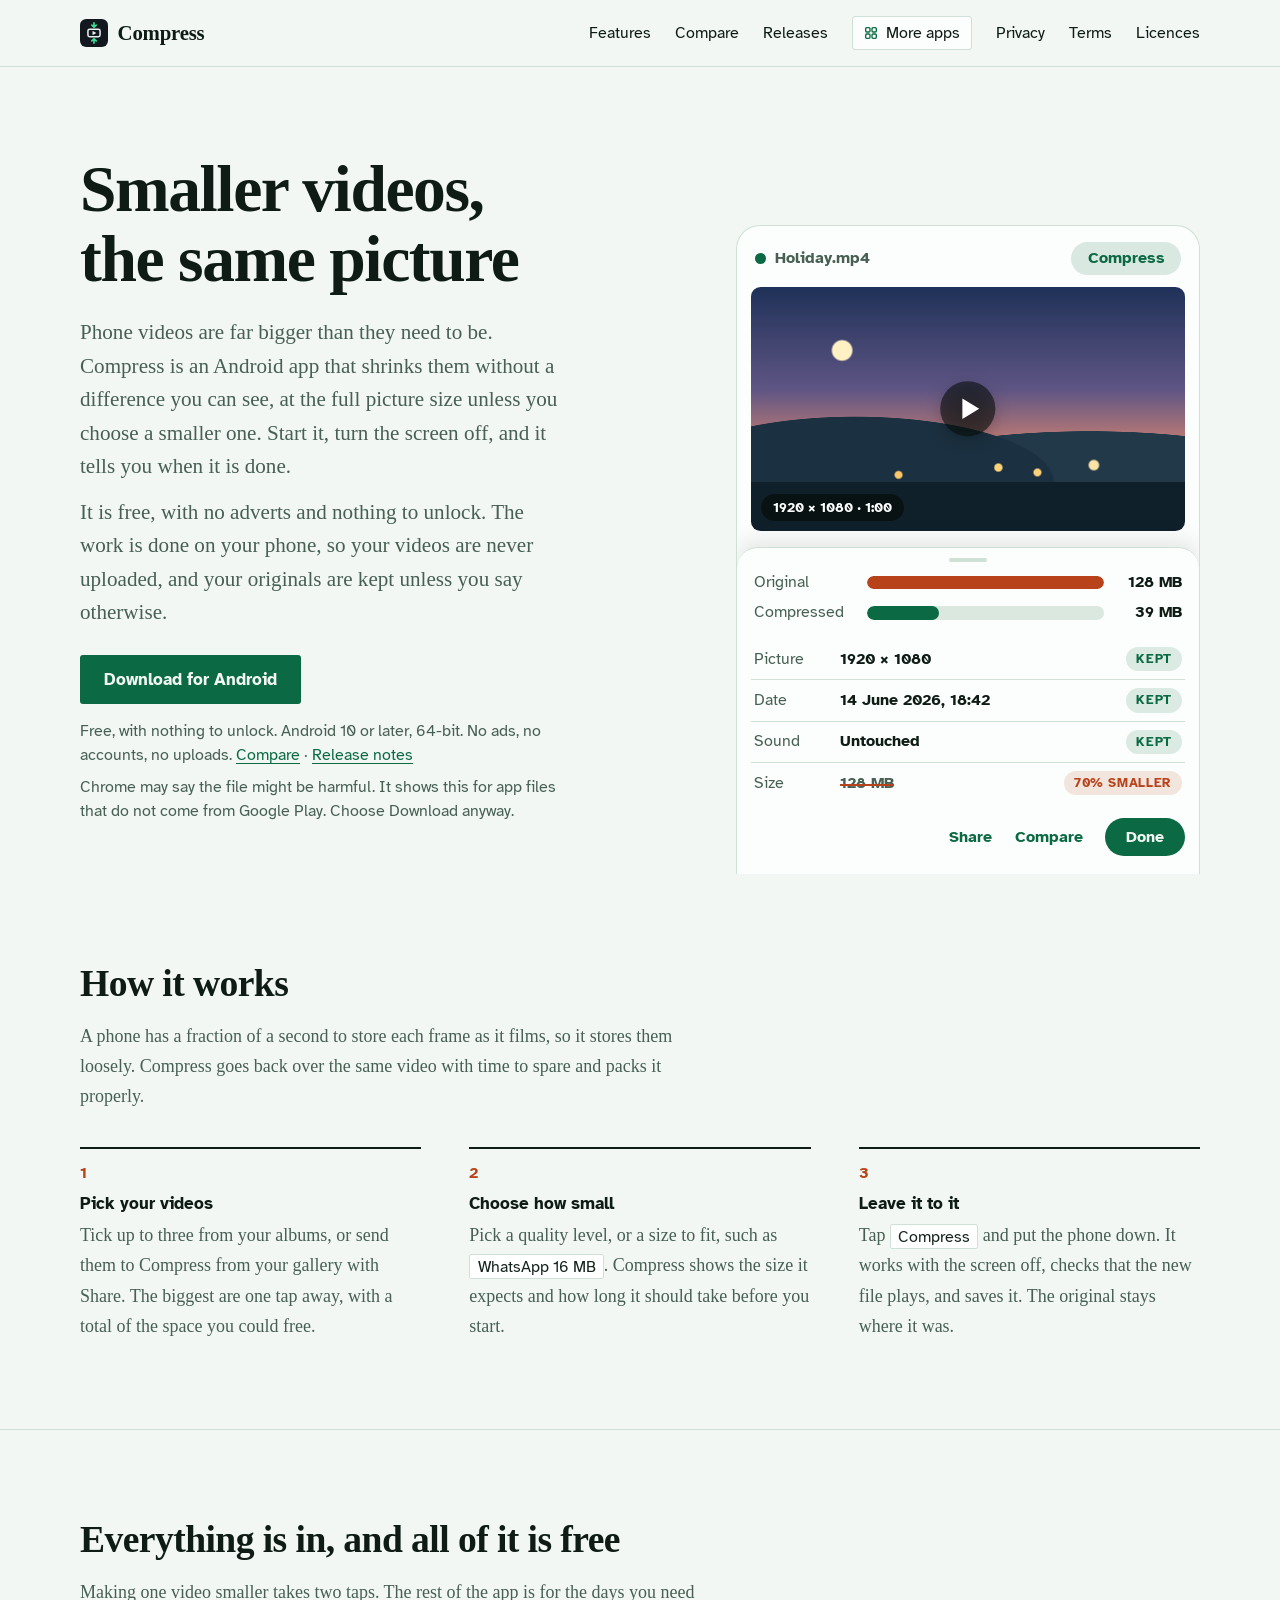
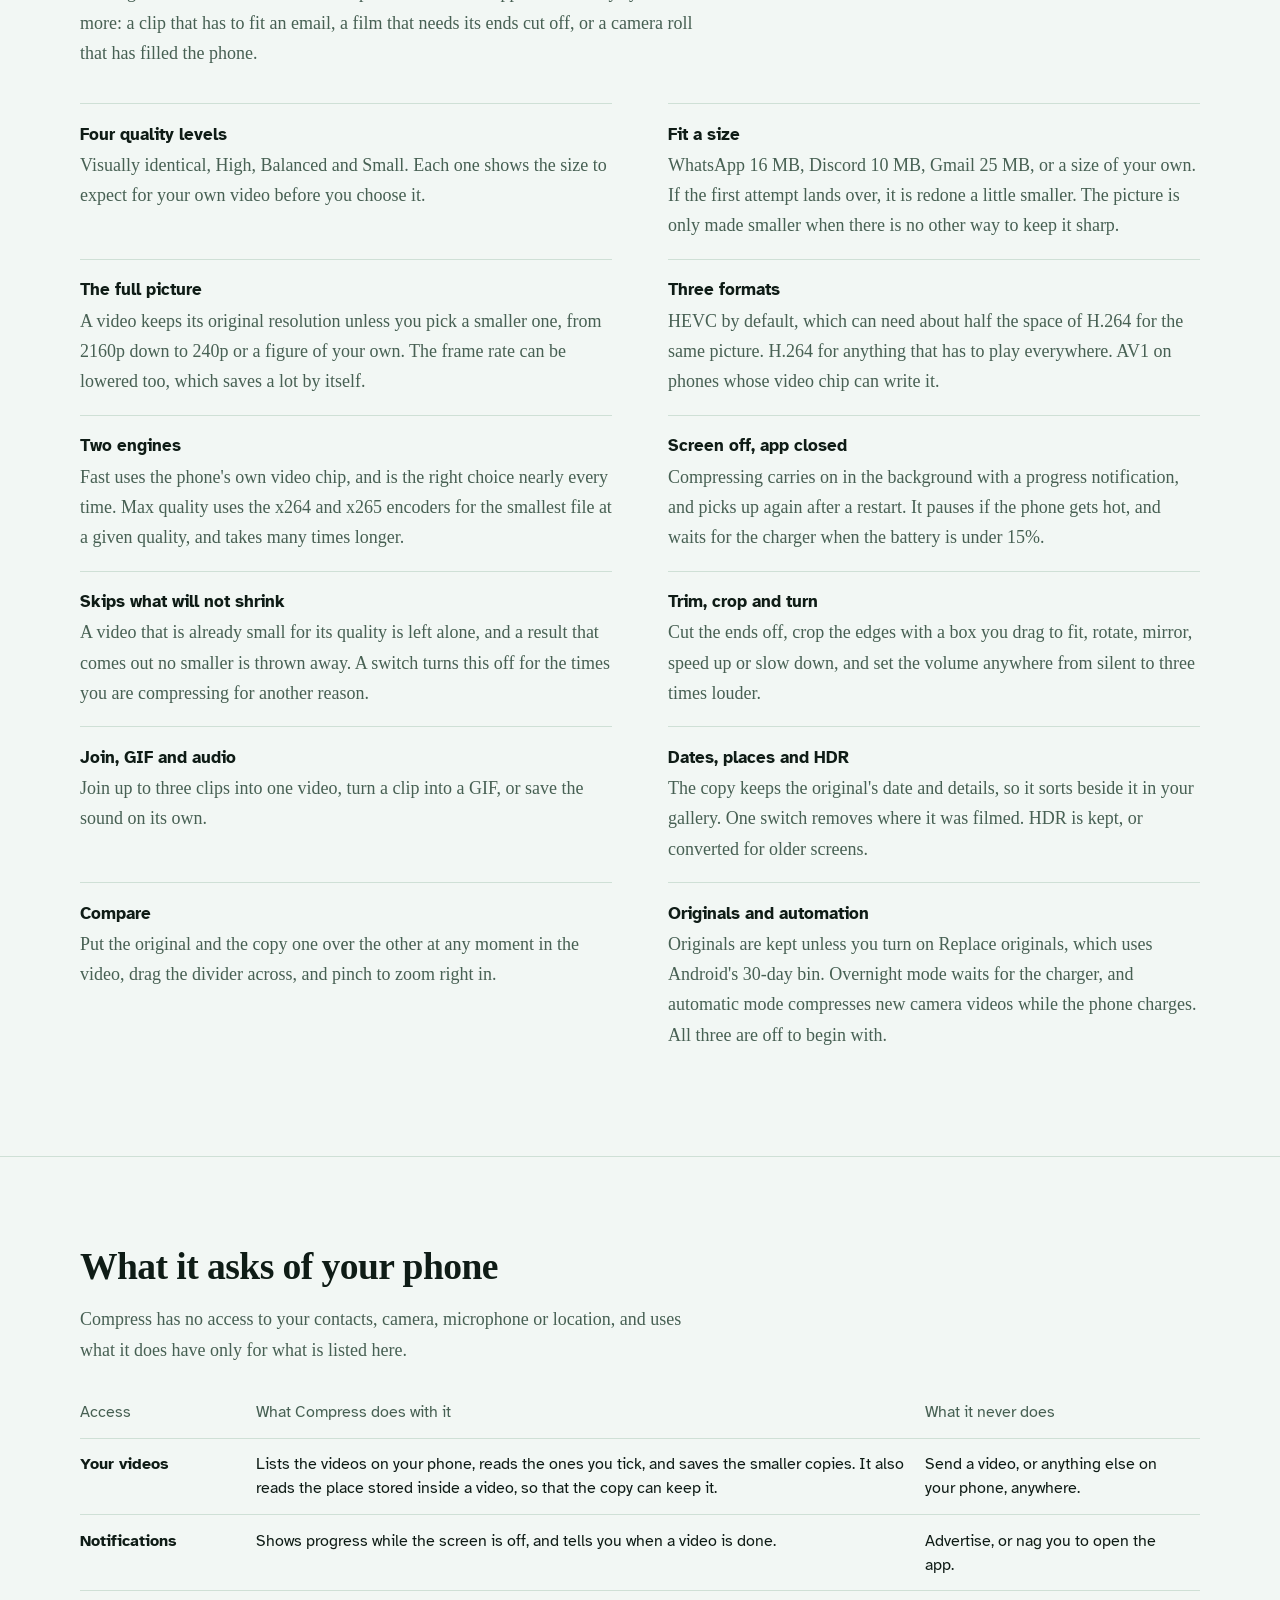
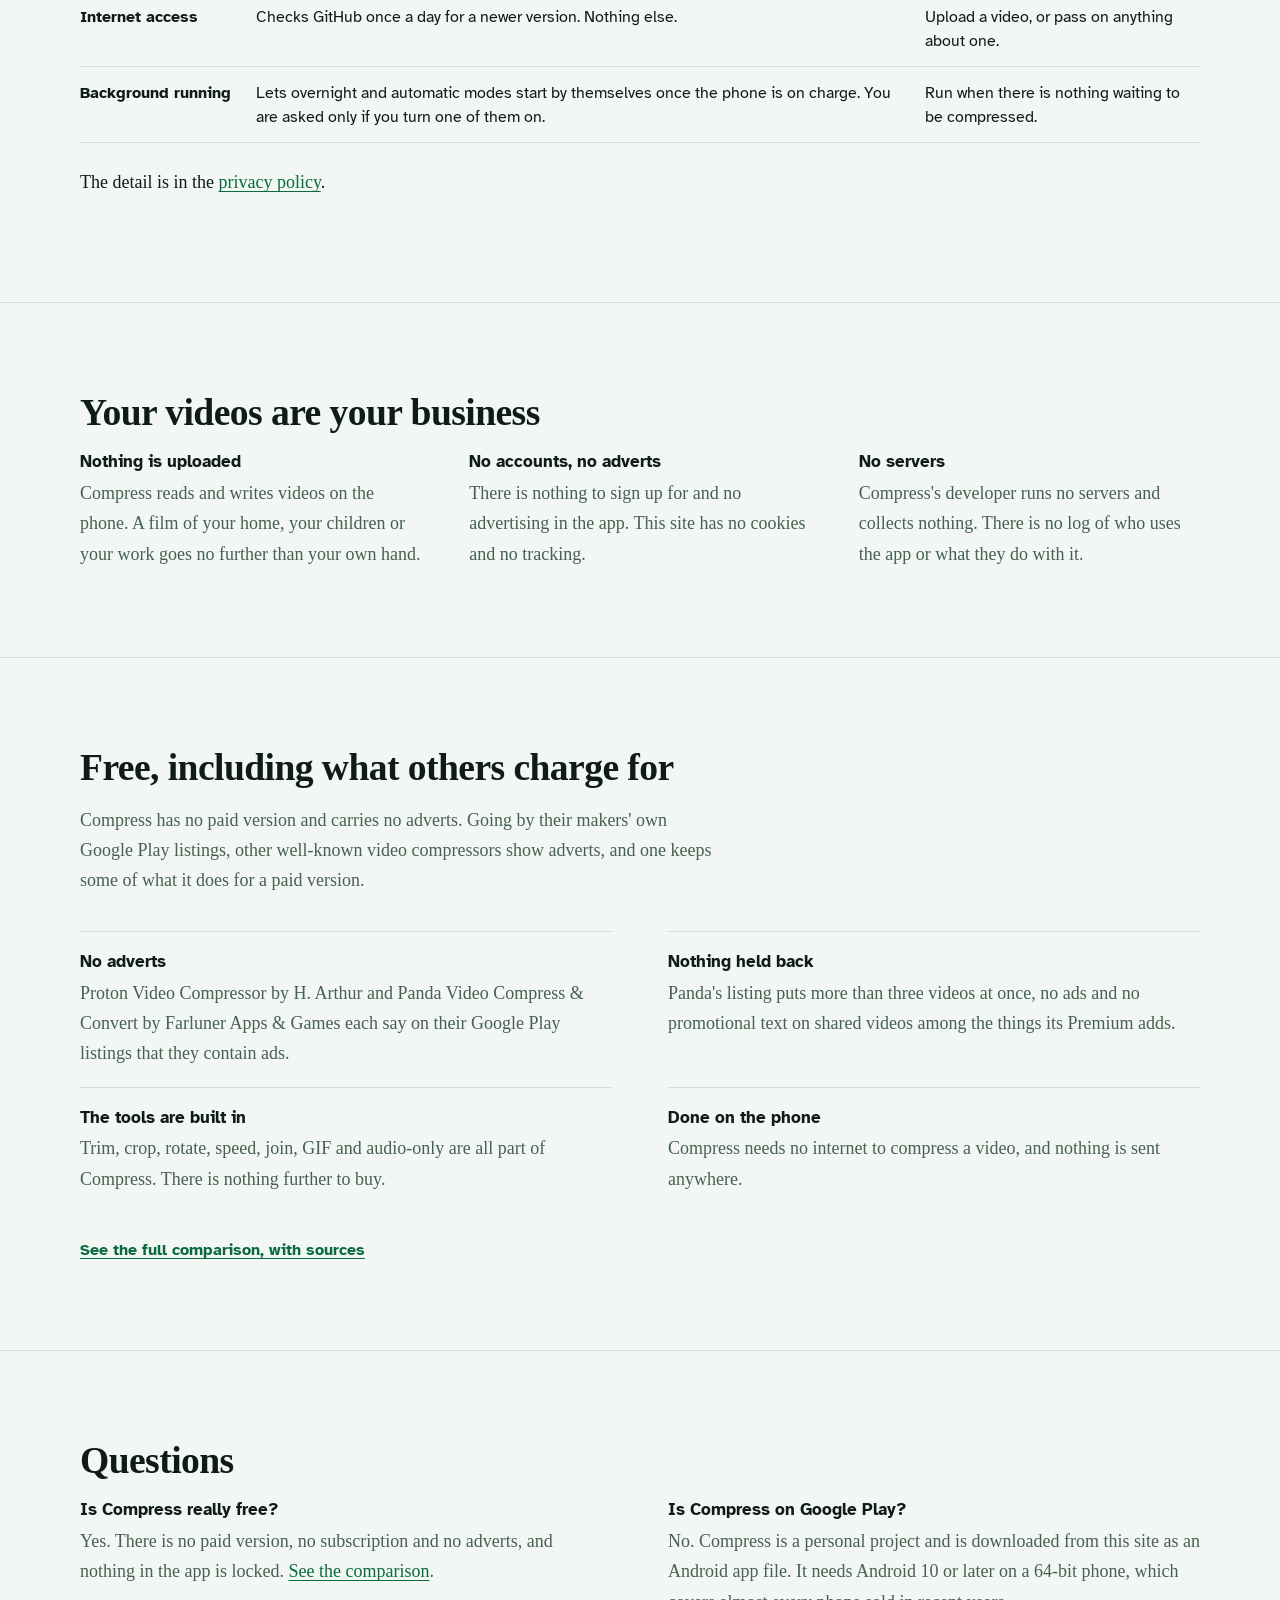
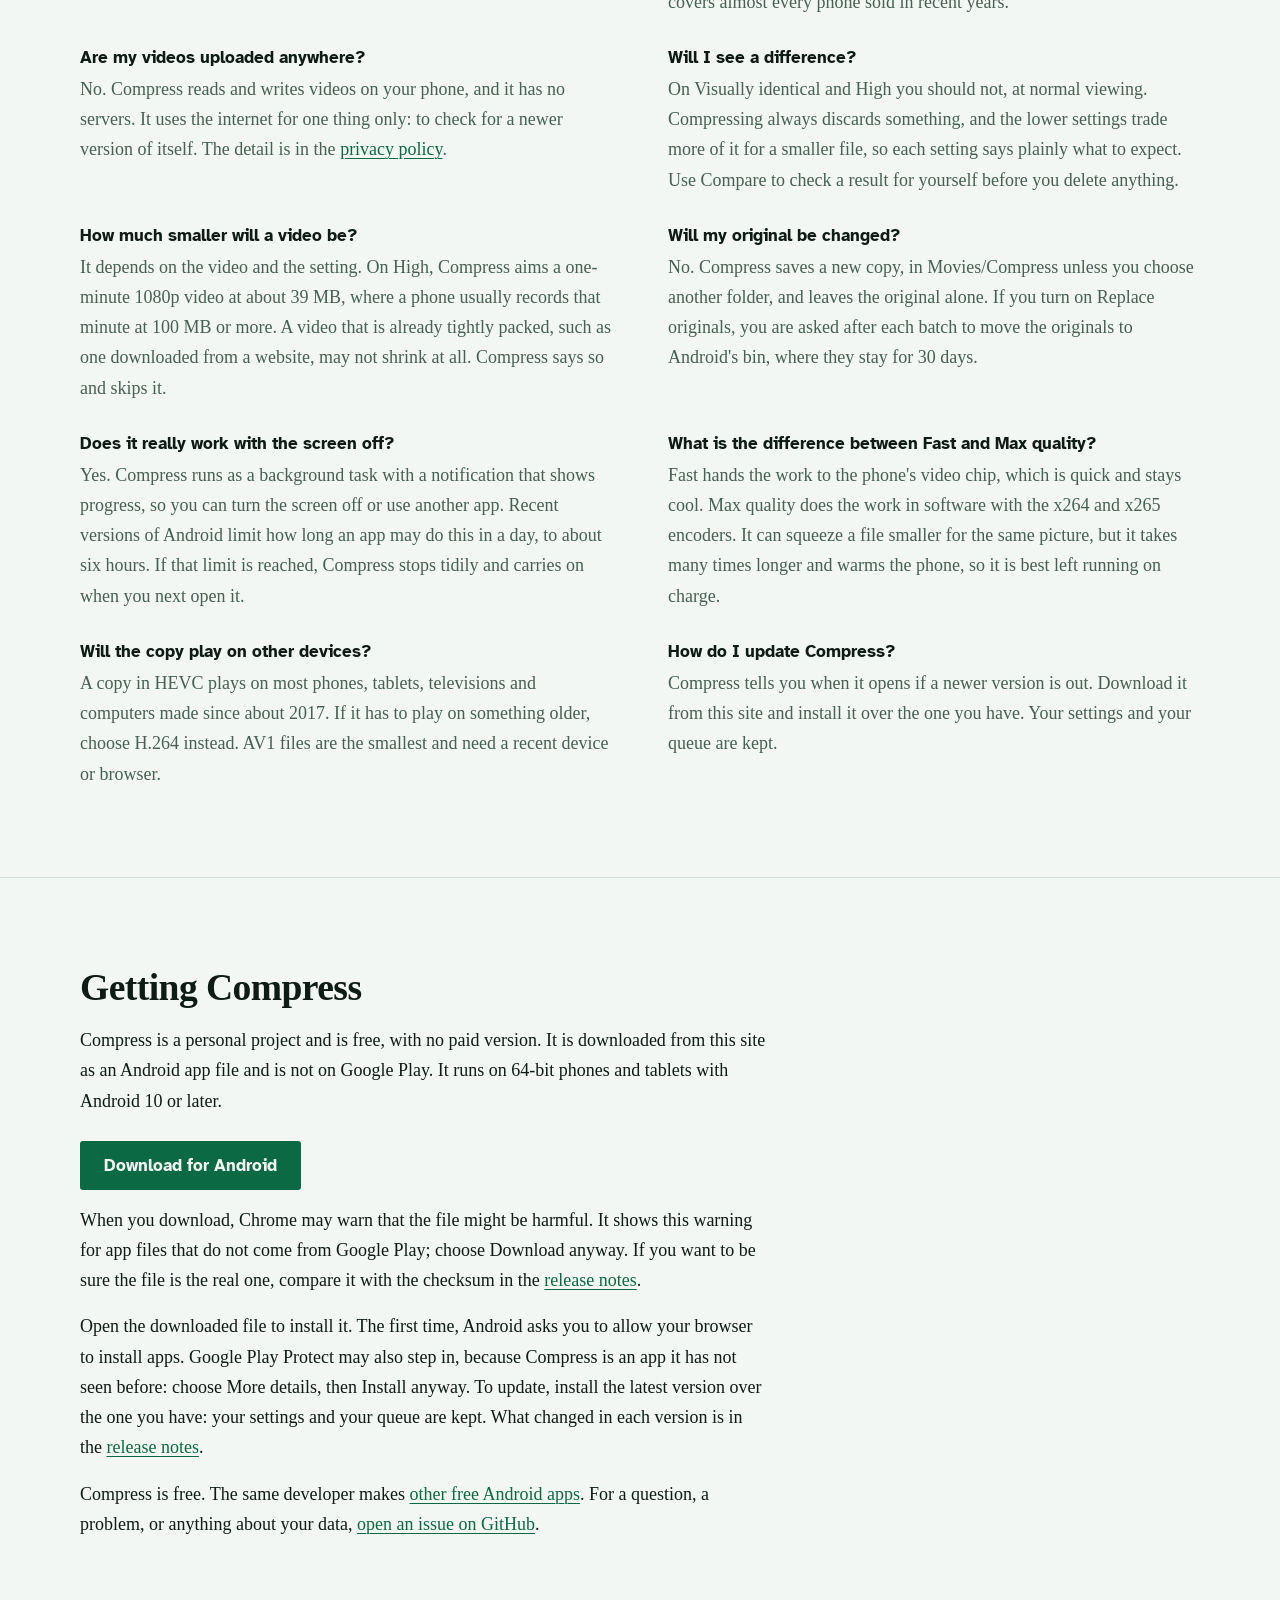
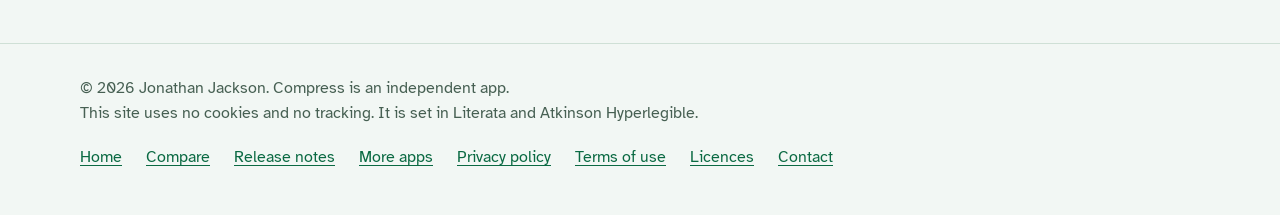
==== commit b8f66567: "Website and app releases only: the app's source code is no longer published" ====
--- a/index.html
+++ b/index.html
@@ -145,7 +145,7 @@
 <p class="get"><a class="button" href="https://github.com/CustomGPTer/compress/releases/latest/download/Compress.apk">Download for Android</a></p>
 <p>When you download, Chrome may warn that the file might be harmful. It shows this warning for app files that do not come from Google Play; choose Download anyway. If you want to be sure the file is the real one, compare it with the checksum in the <a href="releases.html#checking">release notes</a>.</p>
 <p>Open the downloaded file to install it. The first time, Android asks you to allow your browser to install apps. Google Play Protect may also step in, because Compress is an app it has not seen before: choose More details, then Install anyway. To update, install the latest version over the one you have: your settings and your queue are kept. What changed in each version is in the <a href="releases.html">release notes</a>.</p>
-<p>Compress is free software, and its <a href="https://github.com/CustomGPTer/compress">source code</a> is public. The same developer makes <a href="more-apps.html">other free Android apps</a>. For a question, a problem, or anything about your data, <a href="https://github.com/CustomGPTer/compress/issues">open an issue on GitHub</a>.</p>
+<p>Compress is free. The same developer makes <a href="more-apps.html">other free Android apps</a>. For a question, a problem, or anything about your data, <a href="https://github.com/CustomGPTer/compress/issues">open an issue on GitHub</a>.</p>
 </div></div>
 </section>
 </main>
@@ -163,7 +163,6 @@
 <li><a href="privacy.html">Privacy policy</a></li>
 <li><a href="terms.html">Terms of use</a></li>
 <li><a href="licences.html">Licences</a></li>
-<li><a href="https://github.com/CustomGPTer/compress">Source code</a></li>
 <li><a href="https://github.com/CustomGPTer/compress/issues">Contact</a></li>
 </ul></nav>
 </div>
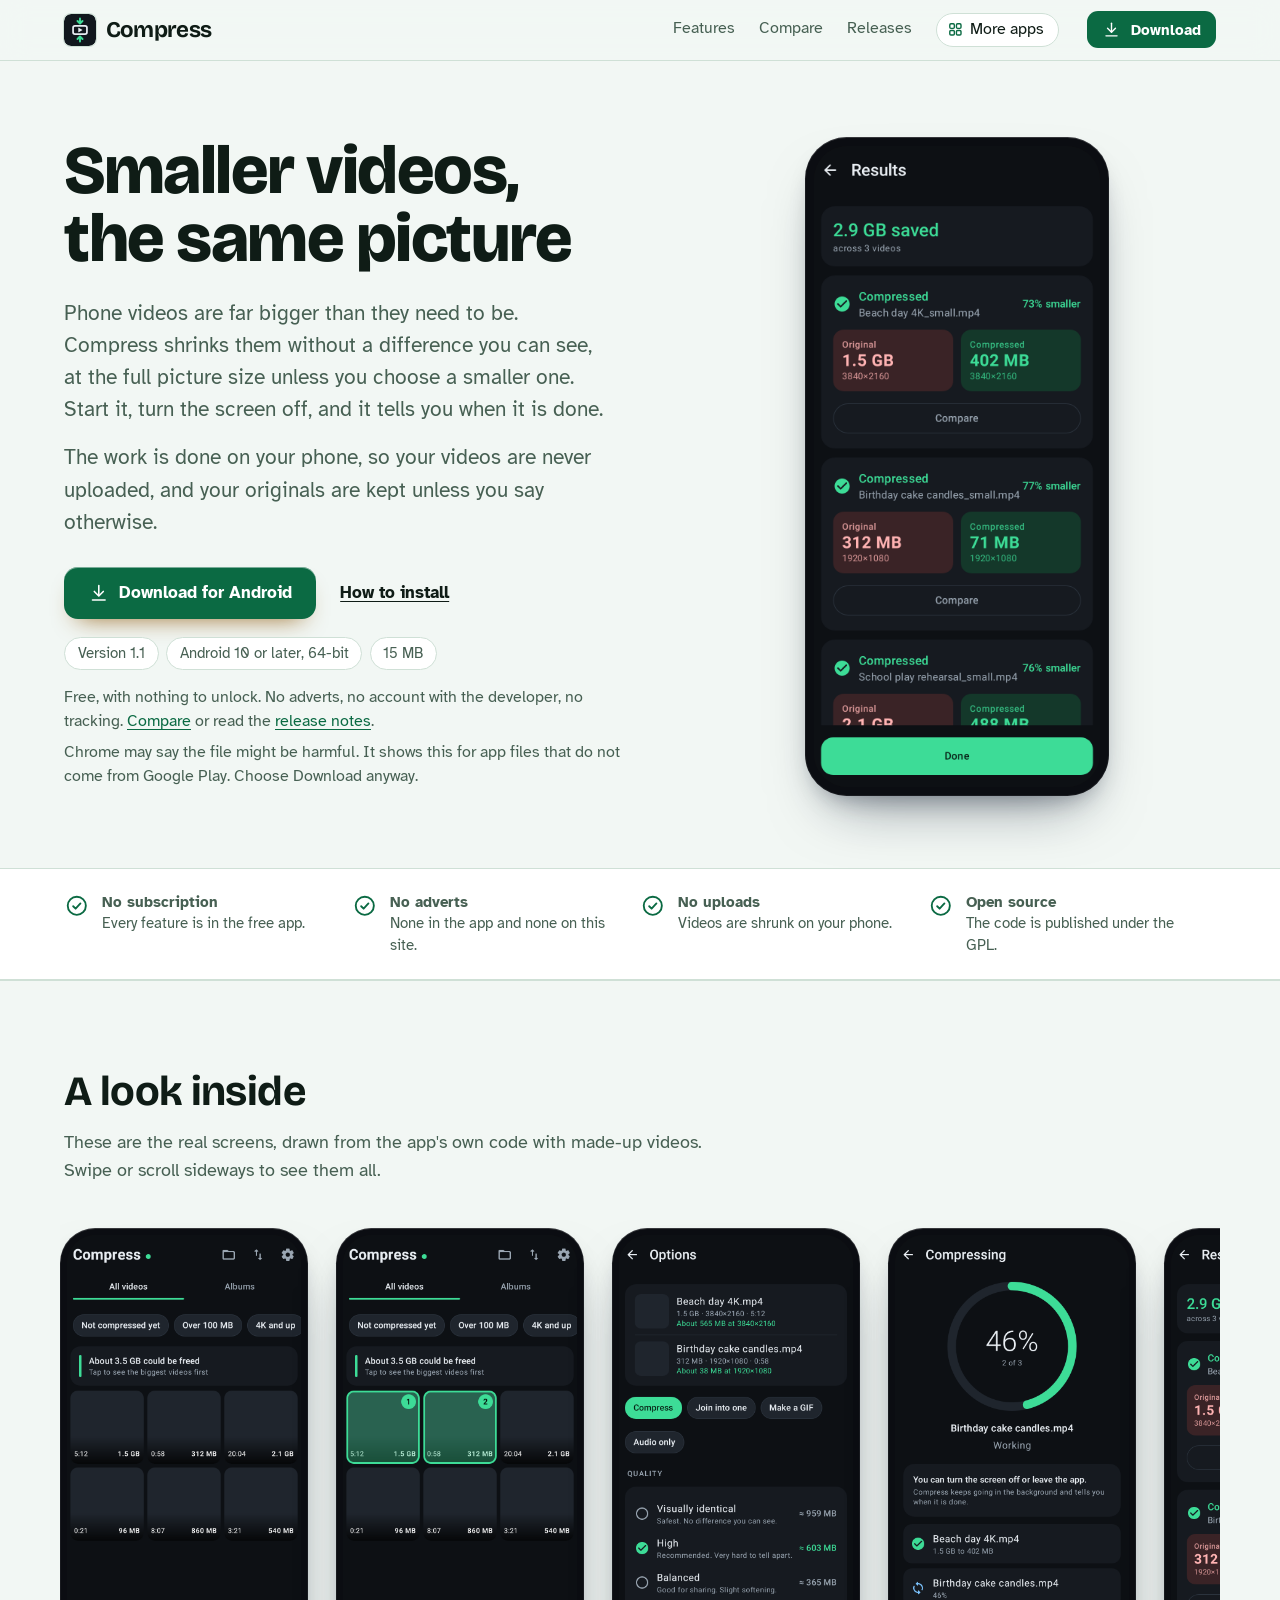
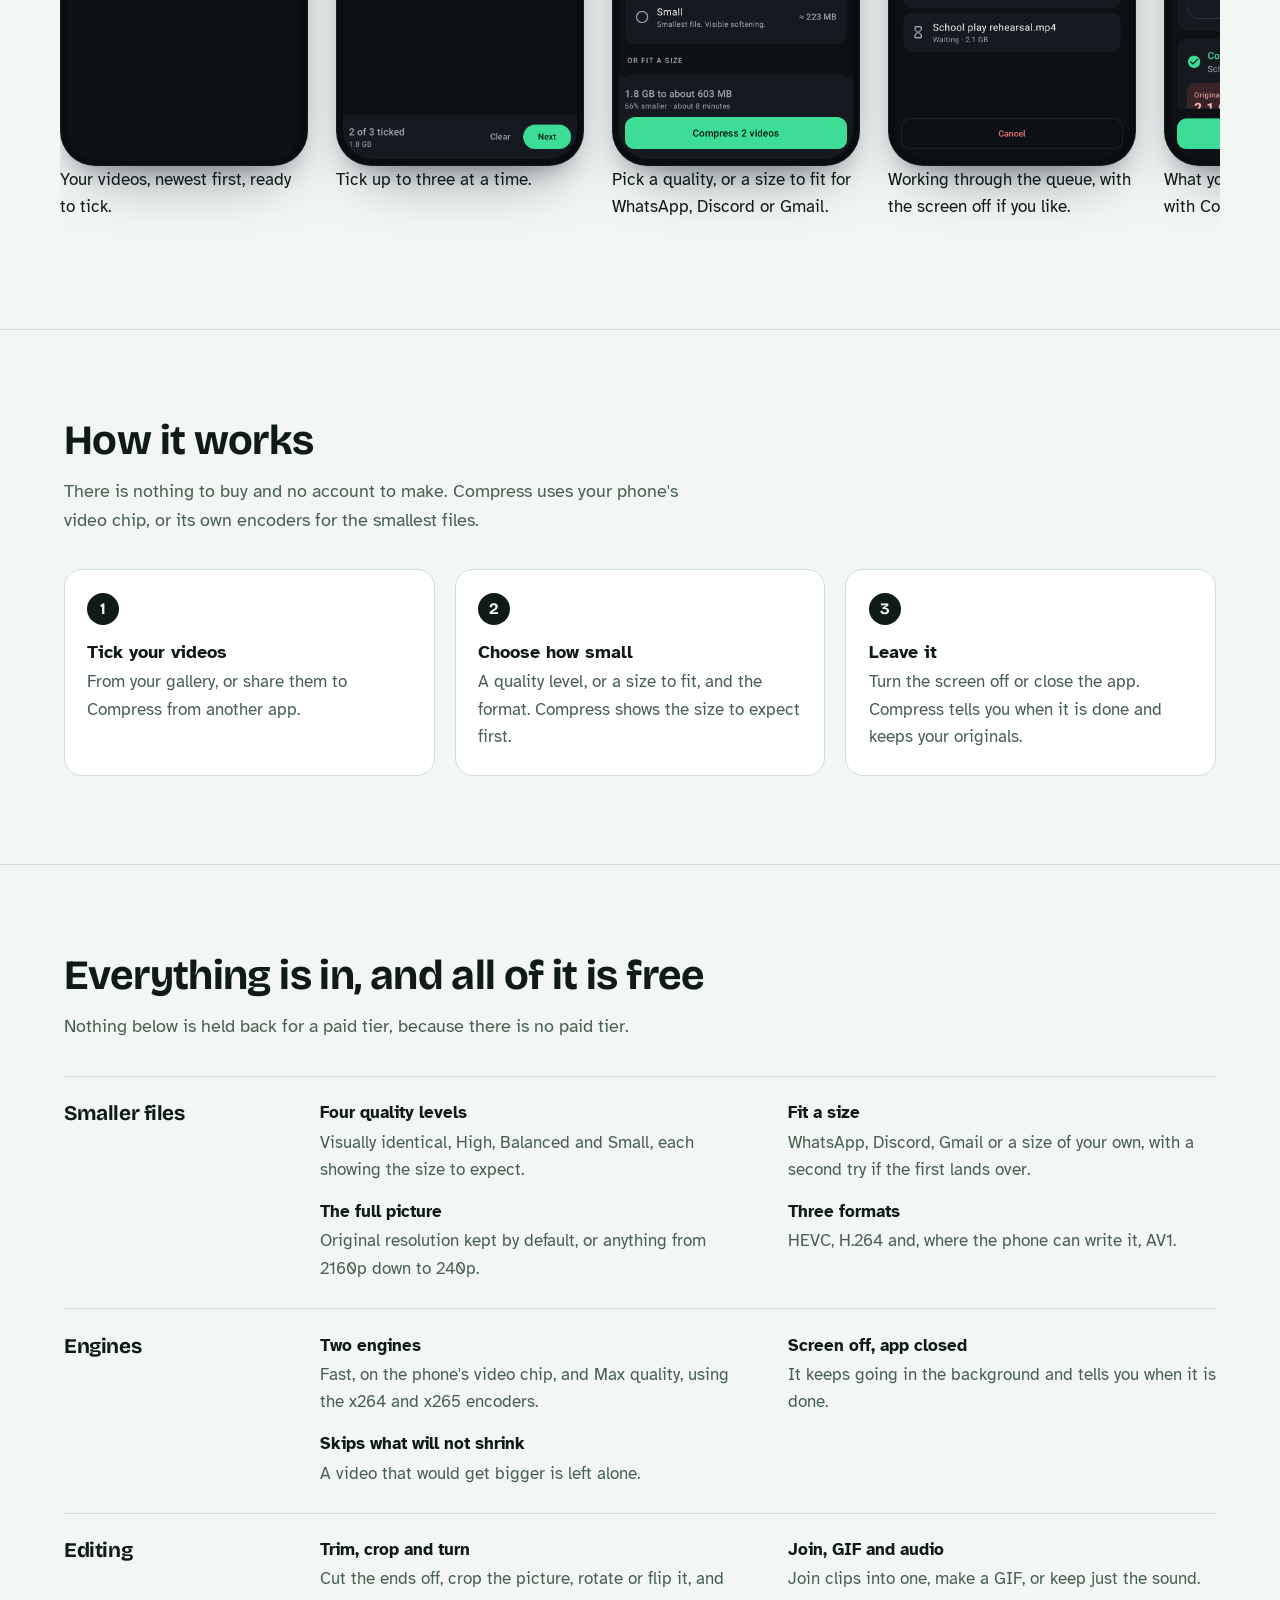
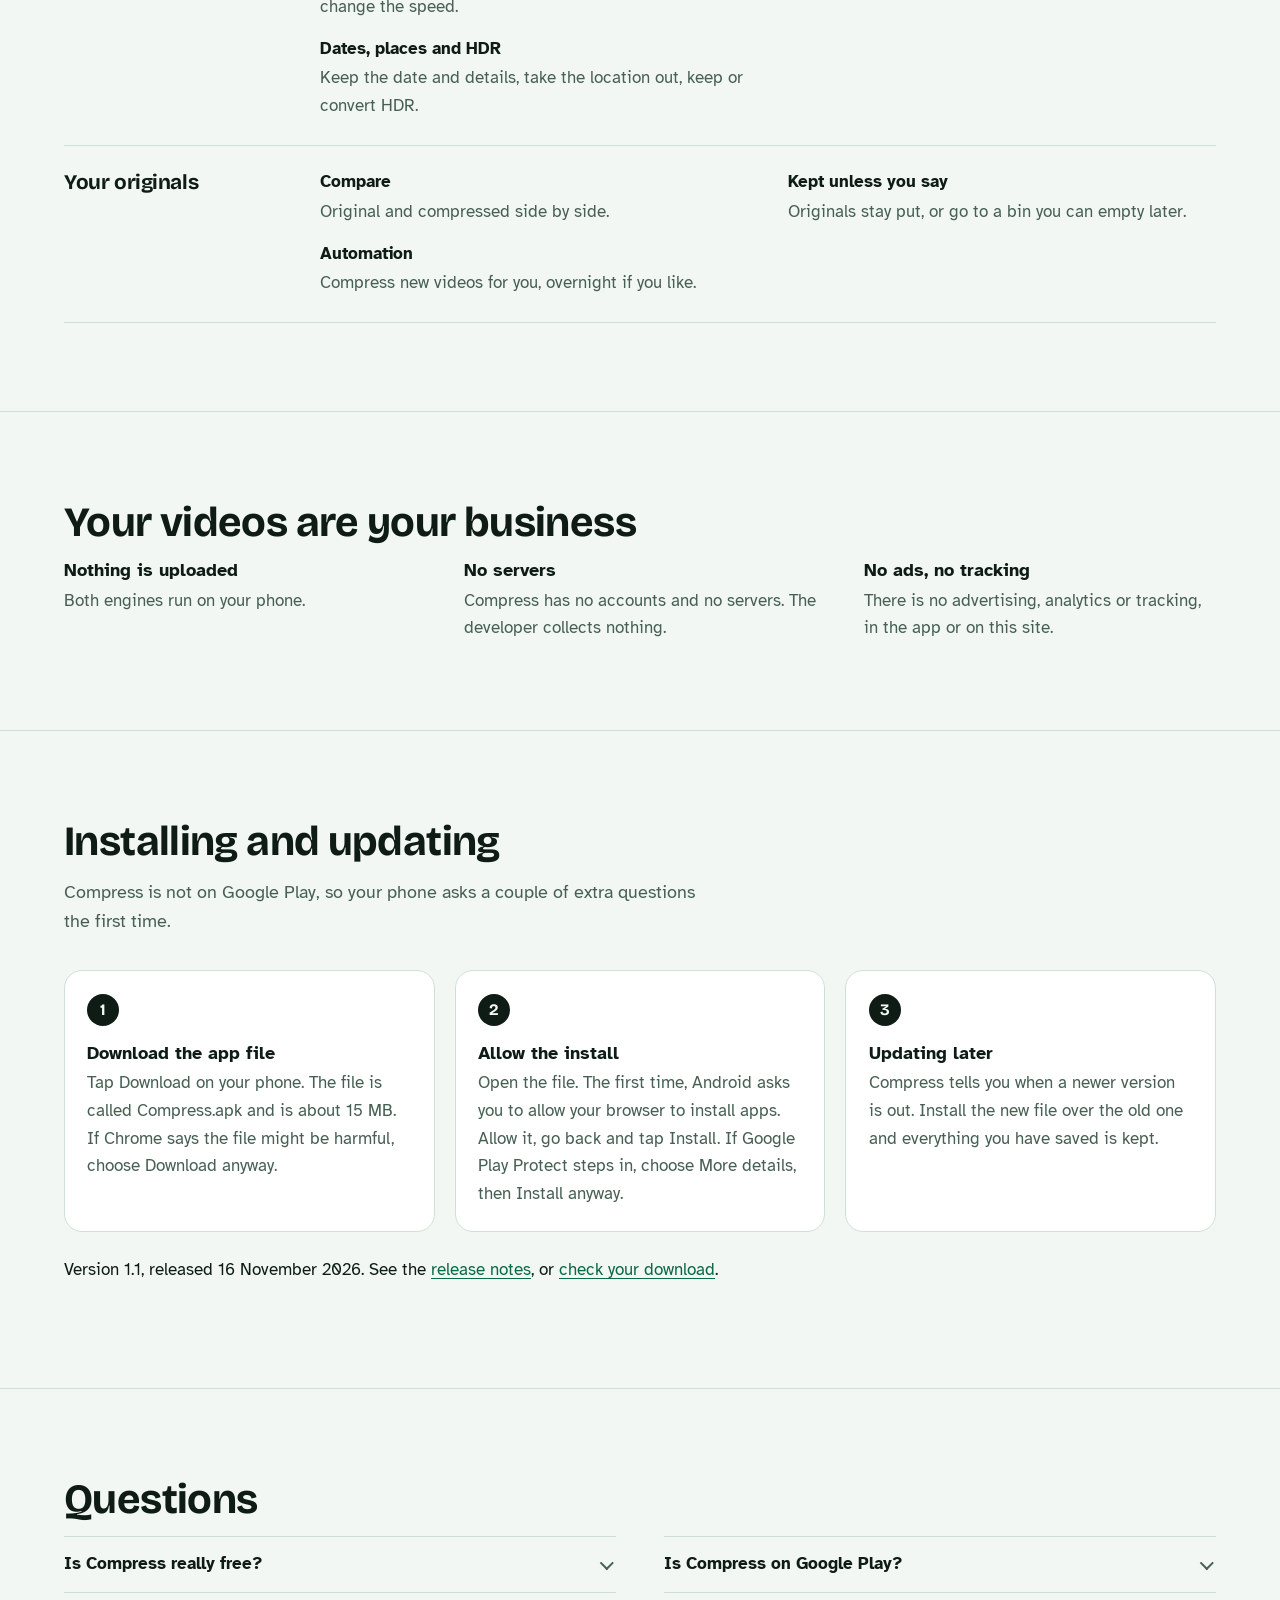
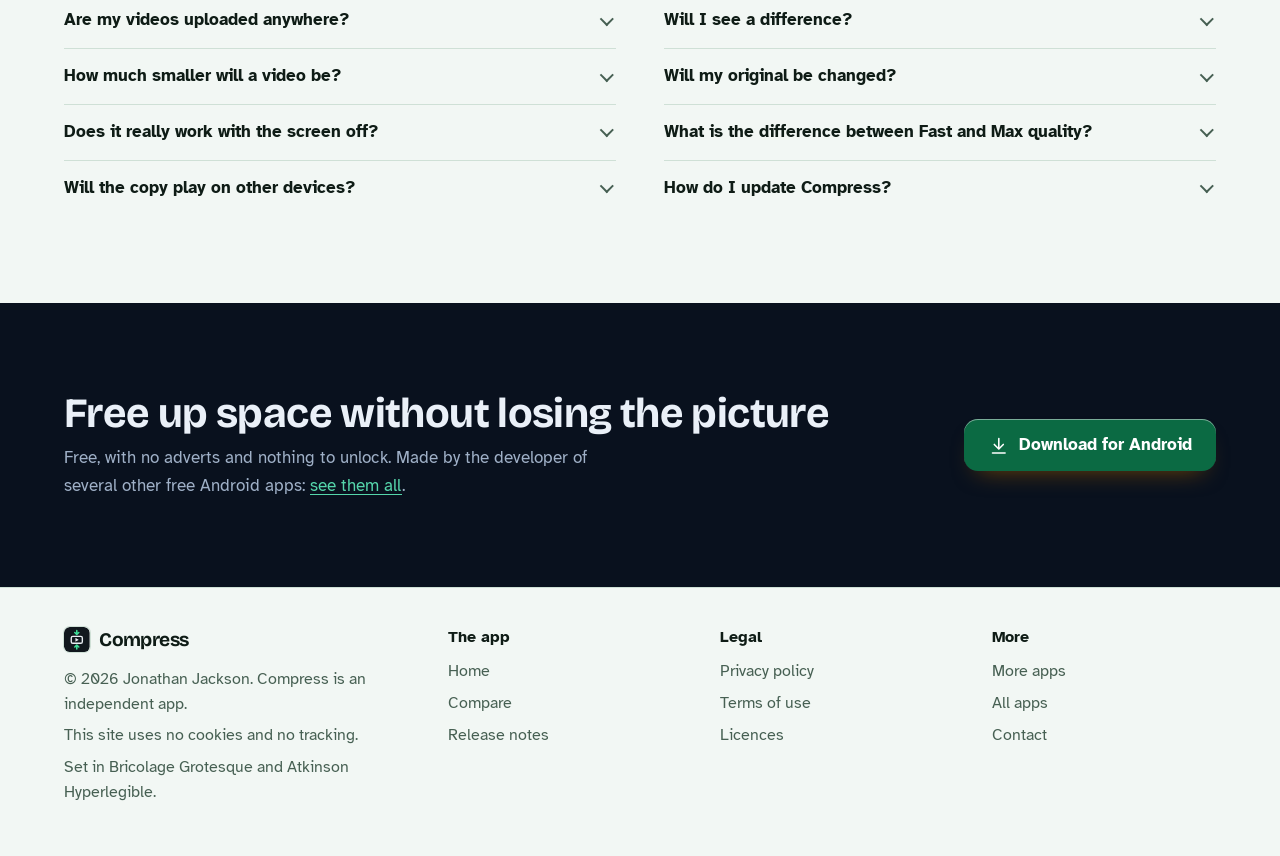
==== commit 3587764a: "Rebuild the site on the house layout, with screens from the app and a link to the source code" ====
--- a/index.html
+++ b/index.html
@@ -3,38 +3,41 @@
 <head>
 <meta charset="utf-8">
 <meta name="viewport" content="width=device-width, initial-scale=1">
-<title>Compress: a free video compressor for Android</title>
-<meta name="description" content="Compress makes the videos on your Android phone smaller without a difference you can see, and keeps going with the screen off. Free, no adverts, nothing uploaded.">
+<title>Compress: smaller videos, the same picture, on your phone</title>
+<meta name="description" content="Compress is a free, open-source Android app that makes phone videos smaller without a difference you can see. Quality levels or a size to fit, HEVC, H.264 and AV1, screen off. No adverts, no uploads.">
 <meta name="author" content="Jonathan Jackson">
 <link rel="canonical" href="https://customgpter.github.io/compress/">
 <meta name="theme-color" content="#f2f7f4" media="(prefers-color-scheme: light)">
 <meta name="theme-color" content="#0a120e" media="(prefers-color-scheme: dark)">
 <meta property="og:type" content="website">
 <meta property="og:site_name" content="Compress">
-<meta property="og:title" content="Compress: a free video compressor for Android">
-<meta property="og:description" content="Compress makes the videos on your Android phone smaller without a difference you can see, and keeps going with the screen off. Free, no adverts, nothing uploaded.">
+<meta property="og:title" content="Compress: smaller videos, the same picture, on your phone">
+<meta property="og:description" content="Compress is a free, open-source Android app that makes phone videos smaller without a difference you can see. Quality levels or a size to fit, HEVC, H.264 and AV1, screen off. No adverts, no uploads.">
 <meta property="og:url" content="https://customgpter.github.io/compress/">
 <meta property="og:image" content="https://customgpter.github.io/compress/assets/og.png">
 <meta property="og:image:width" content="1200">
 <meta property="og:image:height" content="630">
-<meta property="og:image:alt" content="A one-minute video shrinking from 128 MB to 39 MB with its picture size, date and sound kept, beside the Compress name">
+<meta property="og:image:alt" content="Compress&#x27;s results screen showing 2.9 GB saved across three videos">
 <meta property="og:locale" content="en_GB">
 <meta name="twitter:card" content="summary_large_image">
-<link rel="icon" href="assets/favicon.svg" type="image/svg+xml">
-<link rel="apple-touch-icon" href="assets/apple-touch-icon.png">
-<link rel="preload" href="assets/fonts/literata-latin-700-normal.woff2" as="font" type="font/woff2" crossorigin>
-<link rel="preload" href="assets/fonts/literata-latin-400-normal.woff2" as="font" type="font/woff2" crossorigin>
-<link rel="stylesheet" href="assets/site.css?v=1">
-<script type="application/ld+json">{"@context":"https://schema.org","@type":"SoftwareApplication","name":"Compress","url":"https://customgpter.github.io/compress/","description":"Compress is an Android app that makes videos smaller without a difference you can see, at the full picture size, and carries on with the screen off. The work is done on the phone.","applicationCategory":"MultimediaApplication","applicationSubCategory":"Video compressor","operatingSystem":"Android 10 or later","softwareVersion":"1.1","downloadUrl":"https://github.com/CustomGPTer/compress/releases/latest/download/Compress.apk","releaseNotes":"https://customgpter.github.io/compress/releases.html","offers":{"@type":"Offer","price":"0","priceCurrency":"GBP"},"inLanguage":"en-GB","image":"https://customgpter.github.io/compress/assets/og.png","featureList":["Four quality levels","Fit a size","The full picture","Three formats","Two engines","Screen off, app closed","Skips what will not shrink","Trim, crop and turn","Join, GIF and audio","Dates, places and HDR","Compare","Originals and automation"],"author":{"@type":"Person","name":"Jonathan Jackson"}}</script>
-<script type="application/ld+json">{"@context":"https://schema.org","@type":"WebSite","name":"Compress","url":"https://customgpter.github.io/compress/","inLanguage":"en-GB"}</script>
-<script type="application/ld+json">{"@context":"https://schema.org","@type":"FAQPage","mainEntity":[{"@type":"Question","name":"Is Compress really free?","acceptedAnswer":{"@type":"Answer","text":"Yes. There is no paid version, no subscription and no adverts, and nothing in the app is locked."}},{"@type":"Question","name":"Is Compress on Google Play?","acceptedAnswer":{"@type":"Answer","text":"No. Compress is a personal project and is downloaded from this site as an Android app file. It needs Android 10 or later on a 64-bit phone, which covers almost every phone sold in recent years."}},{"@type":"Question","name":"Are my videos uploaded anywhere?","acceptedAnswer":{"@type":"Answer","text":"No. Compress reads and writes videos on your phone, and it has no servers. It uses the internet for one thing only: to check for a newer version of itself."}},{"@type":"Question","name":"Will I see a difference?","acceptedAnswer":{"@type":"Answer","text":"On Visually identical and High you should not, at normal viewing. Compressing always discards something, and the lower settings trade more of it for a smaller file, so each setting says plainly what to expect. Use Compare to check a result for yourself before you delete anything."}},{"@type":"Question","name":"How much smaller will a video be?","acceptedAnswer":{"@type":"Answer","text":"It depends on the video and the setting. On High, Compress aims a one-minute 1080p video at about 39 MB, where a phone usually records that minute at 100 MB or more. A video that is already tightly packed, such as one downloaded from a website, may not shrink at all. Compress says so and skips it."}},{"@type":"Question","name":"Will my original be changed?","acceptedAnswer":{"@type":"Answer","text":"No. Compress saves a new copy, in Movies/Compress unless you choose another folder, and leaves the original alone. If you turn on Replace originals, you are asked after each batch to move the originals to Android's bin, where they stay for 30 days."}},{"@type":"Question","name":"Does it really work with the screen off?","acceptedAnswer":{"@type":"Answer","text":"Yes. Compress runs as a background task with a notification that shows progress, so you can turn the screen off or use another app. Recent versions of Android limit how long an app may do this in a day, to about six hours. If that limit is reached, Compress stops tidily and carries on when you next open it."}},{"@type":"Question","name":"What is the difference between Fast and Max quality?","acceptedAnswer":{"@type":"Answer","text":"Fast hands the work to the phone's video chip, which is quick and stays cool. Max quality does the work in software with the x264 and x265 encoders. It can squeeze a file smaller for the same picture, but it takes many times longer and warms the phone, so it is best left running on charge."}},{"@type":"Question","name":"Will the copy play on other devices?","acceptedAnswer":{"@type":"Answer","text":"A copy in HEVC plays on most phones, tablets, televisions and computers made since about 2017. If it has to play on something older, choose H.264 instead. AV1 files are the smallest and need a recent device or browser."}},{"@type":"Question","name":"How do I update Compress?","acceptedAnswer":{"@type":"Answer","text":"Compress tells you when it opens if a newer version is out. Download it from this site and install it over the one you have. Your settings and your queue are kept."}}]}</script>
+<link rel="icon" href="./assets/favicon.svg" type="image/svg+xml">
+<link rel="apple-touch-icon" href="./assets/apple-touch-icon.png">
+<link rel="preload" href="./assets/fonts/bricolage-grotesque-latin.woff2" as="font" type="font/woff2" crossorigin>
+<link rel="preload" href="./assets/fonts/atkinson-hyperlegible-latin-400-normal.woff2" as="font" type="font/woff2" crossorigin>
+<link rel="stylesheet" href="./assets/site.css?v=1">
+<link rel="stylesheet" href="./assets/house.css?v=1">
+<link rel="stylesheet" href="./assets/apps-list.css?v=1">
+<script src="./assets/apps-list.js?v=1" defer></script>
+<script type="application/ld+json">{"@context":"https://schema.org","@type":"SoftwareApplication","name":"Compress","url":"https://customgpter.github.io/compress/","description":"Compress is a free, open-source Android app that makes phone videos smaller without a difference you can see. Quality levels or a size to fit, HEVC, H.264 and AV1, screen off. No adverts, no uploads.","applicationCategory":"MultimediaApplication","operatingSystem":"Android 10 or later, 64-bit","softwareVersion":"1.1","downloadUrl":"https://github.com/CustomGPTer/compress/releases/latest/download/Compress.apk","releaseNotes":"https://customgpter.github.io/compress/releases.html","offers":{"@type":"Offer","price":"0","priceCurrency":"GBP"},"inLanguage":"en-GB","image":"https://customgpter.github.io/compress/assets/og.png","featureList":["Four quality levels","Fit a size","The full picture","Three formats","Two engines","Screen off, app closed","Skips what will not shrink","Trim, crop and turn","Join, GIF and audio","Dates, places and HDR","Compare","Kept unless you say"],"author":{"@type":"Person","name":"Jonathan Jackson"}}</script>
+<script type="application/ld+json">{"@context":"https://schema.org","@type":"FAQPage","mainEntity":[{"@type":"Question","name":"Is Compress really free?","acceptedAnswer":{"@type":"Answer","text":"Yes. There is no paid version, no subscription and no adverts, and nothing in the app is locked. See the comparison."}},{"@type":"Question","name":"Is Compress on Google Play?","acceptedAnswer":{"@type":"Answer","text":"No. Compress is a personal project and is downloaded from this site as an Android app file. It needs Android 10 or later on a 64-bit phone, which covers almost every phone sold in recent years."}},{"@type":"Question","name":"Are my videos uploaded anywhere?","acceptedAnswer":{"@type":"Answer","text":"No. Compress reads and writes videos on your phone, and it has no servers. It uses the internet for one thing only: to check for a newer version of itself. The detail is in the privacy policy."}},{"@type":"Question","name":"Will I see a difference?","acceptedAnswer":{"@type":"Answer","text":"On Visually identical and High you should not, at normal viewing. Compressing always discards something, and the lower settings trade more of it for a smaller file, so each setting says plainly what to expect. Use Compare to check a result for yourself before you delete anything."}},{"@type":"Question","name":"How much smaller will a video be?","acceptedAnswer":{"@type":"Answer","text":"It depends on the video and the setting. On High, Compress aims a one-minute 1080p video at about 39 MB, where a phone usually records that minute at 100 MB or more. A video that is already tightly packed, such as one downloaded from a website, may not shrink at all. Compress says so and skips it."}},{"@type":"Question","name":"Will my original be changed?","acceptedAnswer":{"@type":"Answer","text":"No. Compress saves a new copy, in Movies/Compress unless you choose another folder, and leaves the original alone. If you turn on Replace originals, you are asked after each batch to move the originals to Android's bin, where they stay for 30 days."}},{"@type":"Question","name":"Does it really work with the screen off?","acceptedAnswer":{"@type":"Answer","text":"Yes. Compress runs as a background task with a notification that shows progress, so you can turn the screen off or use another app. Recent versions of Android limit how long an app may do this in a day, to about six hours. If that limit is reached, Compress stops tidily and carries on when you next open it."}},{"@type":"Question","name":"What is the difference between Fast and Max quality?","acceptedAnswer":{"@type":"Answer","text":"Fast hands the work to the phone's video chip, which is quick and stays cool. Max quality does the work in software with the x264 and x265 encoders. It can squeeze a file smaller for the same picture, but it takes many times longer and warms the phone, so it is best left running on charge."}},{"@type":"Question","name":"Will the copy play on other devices?","acceptedAnswer":{"@type":"Answer","text":"A copy in HEVC plays on most phones, tablets, televisions and computers made since about 2017. If it has to play on something older, choose H.264 instead. AV1 files are the smallest and need a recent device or browser."}},{"@type":"Question","name":"How do I update Compress?","acceptedAnswer":{"@type":"Answer","text":"Compress tells you when it opens if a newer version is out. Download it from this site and install it over the one you have. Your settings and your queue are kept."}}]}</script>
 </head>
 <body>
 <a class="skip" href="#main">Skip to content</a>
 <header class="masthead">
 <div class="wrap">
 <a class="brand" href="./" aria-label="Compress home"><svg viewBox="0 0 108 108" aria-hidden="true"><rect width="108" height="108" rx="24" fill="#12181e"/><g transform="translate(54 54) scale(1.3) translate(-54 -54)"><path fill="none" stroke="#e9eef3" stroke-width="4.5" stroke-linejoin="round" d="M41 43h26a5 5 0 0 1 5 5v12a5 5 0 0 1-5 5H41a5 5 0 0 1-5-5V48a5 5 0 0 1 5-5z"/><path fill="#e9eef3" d="M50.5 48.2l9.2 5.3a.6.6 0 0 1 0 1l-9.2 5.3a.6.6 0 0 1-.9-.5V48.7a.6.6 0 0 1 .9-.5z"/><path fill="none" stroke="#3ddc97" stroke-width="5" stroke-linecap="round" stroke-linejoin="round" d="M54 24v12M47.5 30.5 54 37l6.5-6.5M54 84V72M47.5 77.5 54 71l6.5 6.5"/></g></svg><span>Compress</span></a>
-<nav aria-label="Main"><ul><li><a href="./#features">Features</a></li><li><a href="compare.html">Compare</a></li><li><a href="releases.html">Releases</a></li><li><a class="more-apps" href="more-apps.html"><svg viewBox="0 0 24 24" aria-hidden="true"><rect x="4" y="4" width="6.5" height="6.5" rx="1.6"/><rect x="13.5" y="4" width="6.5" height="6.5" rx="1.6"/><rect x="4" y="13.5" width="6.5" height="6.5" rx="1.6"/><rect x="13.5" y="13.5" width="6.5" height="6.5" rx="1.6"/></svg>More apps</a></li><li><a href="privacy.html">Privacy</a></li><li><a href="terms.html">Terms</a></li><li><a href="licences.html">Licences</a></li></ul></nav>
+<nav aria-label="Main"><ul><li><a href="./#features">Features</a></li><li><a href="./compare.html">Compare</a></li><li><a href="./releases.html">Releases</a></li><li><a class="more-apps" href="./more-apps.html"><svg class="ico" viewBox="0 0 24 24" aria-hidden="true"><rect x="4" y="4" width="6.5" height="6.5" rx="1.6"/><rect x="13.5" y="4" width="6.5" height="6.5" rx="1.6"/><rect x="4" y="13.5" width="6.5" height="6.5" rx="1.6"/><rect x="13.5" y="13.5" width="6.5" height="6.5" rx="1.6"/></svg>More apps</a></li></ul></nav>
+<a class="button small" href="https://github.com/CustomGPTer/compress/releases/latest/download/Compress.apk"><svg class="ico" viewBox="0 0 24 24" aria-hidden="true"><path d="M12 4v11"/><path d="M7 10.5l5 5 5-5"/><path d="M5 20h14"/></svg>Download</a>
 </div>
 </header>
 <main id="main">
@@ -42,127 +45,97 @@
 <div class="wrap hero-grid">
 <div class="hero-copy">
 <h1>Smaller videos, the same picture</h1>
-<p class="lede">Phone videos are far bigger than they need to be. Compress is an Android app that shrinks them without a difference you can see, at the full picture size unless you choose a smaller one. Start it, turn the screen off, and it tells you when it is done.</p>
-<p class="lede">It is free, with no adverts and nothing to unlock. The work is done on your phone, so your videos are never uploaded, and your originals are kept unless you say otherwise.</p>
-<p class="get"><a class="button" href="https://github.com/CustomGPTer/compress/releases/latest/download/Compress.apk">Download for Android</a></p>
-<p class="facts">Free, with nothing to unlock. Android 10 or later, 64-bit. No ads, no accounts, no uploads. <a href="compare.html">Compare</a> &middot; <a href="releases.html">Release notes</a></p>
+<p class="lede">Phone videos are far bigger than they need to be. Compress shrinks them without a difference you can see, at the full picture size unless you choose a smaller one. Start it, turn the screen off, and it tells you when it is done.</p><p class="lede">The work is done on your phone, so your videos are never uploaded, and your originals are kept unless you say otherwise.</p>
+
+<p class="get" id="download"><a class="button" href="https://github.com/CustomGPTer/compress/releases/latest/download/Compress.apk"><svg class="ico" viewBox="0 0 24 24" aria-hidden="true"><path d="M12 4v11"/><path d="M7 10.5l5 5 5-5"/><path d="M5 20h14"/></svg>Download for Android</a><a class="aside" href="#install">How to install</a></p>
+<ul class="pills"><li>Version 1.1</li><li>Android 10 or later, 64-bit</li><li>15 MB</li></ul>
+<p class="facts">Free, with nothing to unlock. No adverts, no account with the developer, no tracking. <a href="compare.html">Compare</a> or read the <a href="releases.html">release notes</a>.</p>
 <p class="facts">Chrome may say the file might be harmful. It shows this for app files that do not come from Google Play. Choose Download anyway.</p>
 </div>
-<div class="demo" role="img" aria-label="An example in Compress. A one-minute video called Holiday.mp4 at 1920 by 1080. Two bars show its size: the original at 128 MB, and the compressed copy shrinking to 39 MB. Below, the picture size, date and sound are each marked Kept, and the size is marked 70% smaller. The buttons underneath read Share, Compare and Done."><div class="view"><div class="bar"><span class="dot"></span><span>Holiday.mp4</span><span class="next">Compress</span></div><div class="stage"><svg class="play" viewBox="0 0 48 48" aria-hidden="true"><circle cx="24" cy="24" r="23" fill="rgba(8,14,11,.6)"/><path fill="#fff" d="M19.5 15.5 33.5 24l-14 8.5z"/></svg><span class="meta">1920 &times; 1080 &middot; 1:00</span></div></div><div class="sheet"><div class="meter"><div class="m was"><span class="lab">Original</span><span class="track"><span class="fill"></span></span><span class="num">128 MB</span></div><div class="m now"><span class="lab">Compressed</span><span class="track"><span class="fill"></span></span><span class="num">39 MB</span></div></div><ul class="rows"><li class="row keep" style="--i:0;--j:0"><span class="k">Picture</span><span class="v">1920 &times; 1080</span><span class="t">Kept</span></li><li class="row keep" style="--i:1;--j:1"><span class="k">Date</span><span class="v">14 June 2026, 18:42</span><span class="t">Kept</span></li><li class="row keep" style="--i:2;--j:2"><span class="k">Sound</span><span class="v">Untouched</span><span class="t">Kept</span></li><li class="row go" style="--i:3;--j:3"><span class="k">Size</span><span class="v">128 MB</span><span class="t">70% smaller</span></li></ul><div class="acts"><span>Share</span><span>Compare</span><span class="do">Done</span></div></div></div>
+<div class="hero-phone"><div class="phone"><img src="./assets/screens/results.png" alt="What you saved, video by video, with Compare." width="393" height="852" fetchpriority="high"></div></div>
 </div>
 </div>
+
+<section class="promises" aria-label="In short">
+<div class="wrap"><ul><li><svg class="ico" viewBox="0 0 24 24" aria-hidden="true"><circle cx="12" cy="12" r="8.5"/><path d="M8.6 12.4l2.3 2.3 4.5-4.9"/></svg><span><b>No subscription</b><span>Every feature is in the free app.</span></span></li><li><svg class="ico" viewBox="0 0 24 24" aria-hidden="true"><circle cx="12" cy="12" r="8.5"/><path d="M8.6 12.4l2.3 2.3 4.5-4.9"/></svg><span><b>No adverts</b><span>None in the app and none on this site.</span></span></li><li><svg class="ico" viewBox="0 0 24 24" aria-hidden="true"><circle cx="12" cy="12" r="8.5"/><path d="M8.6 12.4l2.3 2.3 4.5-4.9"/></svg><span><b>No uploads</b><span>Videos are shrunk on your phone.</span></span></li><li><svg class="ico" viewBox="0 0 24 24" aria-hidden="true"><circle cx="12" cy="12" r="8.5"/><path d="M8.6 12.4l2.3 2.3 4.5-4.9"/></svg><span><b>Open source</b><span>The code is published under the GPL.</span></span></li></ul></div>
+</section>
+
+<section id="screens" aria-labelledby="screens-h">
+<div class="wrap">
+<h2 id="screens-h">A look inside</h2>
+<p class="intro">These are the real screens, drawn from the app&#x27;s own code with made-up videos. Swipe or scroll sideways to see them all.</p>
+<div class="gallery" tabindex="0" role="region" aria-label="Screens from Compress"><figure class="shot"><div class="phone"><img src="./assets/screens/home.png" alt="Your videos, newest first, ready to tick." width="393" height="852" loading="eager" decoding="async"></div><figcaption>Your videos, newest first, ready to tick.</figcaption></figure><figure class="shot"><div class="phone"><img src="./assets/screens/picked.png" alt="Tick up to three at a time." width="393" height="852" loading="eager" decoding="async"></div><figcaption>Tick up to three at a time.</figcaption></figure><figure class="shot"><div class="phone"><img src="./assets/screens/options.png" alt="Pick a quality, or a size to fit for WhatsApp, Discord or Gmail." width="393" height="852" loading="eager" decoding="async"></div><figcaption>Pick a quality, or a size to fit for WhatsApp, Discord or Gmail.</figcaption></figure><figure class="shot"><div class="phone"><img src="./assets/screens/progress.png" alt="Working through the queue, with the screen off if you like." width="393" height="852" loading="eager" decoding="async"></div><figcaption>Working through the queue, with the screen off if you like.</figcaption></figure><figure class="shot"><div class="phone"><img src="./assets/screens/results.png" alt="What you saved, video by video, with Compare." width="393" height="852" loading="eager" decoding="async"></div><figcaption>What you saved, video by video, with Compare.</figcaption></figure><figure class="shot"><div class="phone"><img src="./assets/screens/settings.png" alt="Starting choices and where new videos are saved." width="393" height="852" loading="eager" decoding="async"></div><figcaption>Starting choices and where new videos are saved.</figcaption></figure><figure class="shot"><div class="phone"><img src="./assets/screens/licences.png" alt="The open-source parts inside, and where to get the code." width="393" height="852" loading="eager" decoding="async"></div><figcaption>The open-source parts inside, and where to get the code.</figcaption></figure></div>
+</div>
+</section>
 
 <section id="how" aria-labelledby="how-h">
 <div class="wrap">
 <h2 id="how-h">How it works</h2>
-<p class="intro">A phone has a fraction of a second to store each frame as it films, so it stores them loosely. Compress goes back over the same video with time to spare and packs it properly.</p>
-<ol class="steps">
-<li><h3>Pick your videos</h3><p>Tick up to three from your albums, or send them to Compress from your gallery with Share. The biggest are one tap away, with a total of the space you could free.</p></li>
-<li><h3>Choose how small</h3><p>Pick a quality level, or a size to fit, such as <span class="path">WhatsApp 16 MB</span>. Compress shows the size it expects and how long it should take before you start.</p></li>
-<li><h3>Leave it to it</h3><p>Tap <span class="path">Compress</span> and put the phone down. It works with the screen off, checks that the new file plays, and saves it. The original stays where it was.</p></li>
-</ol>
+<p class="intro">There is nothing to buy and no account to make. Compress uses your phone's video chip, or its own encoders for the smallest files.</p>
+<ol class="steps"><li><h3>Tick your videos</h3><p>From your gallery, or share them to Compress from another app.</p></li><li><h3>Choose how small</h3><p>A quality level, or a size to fit, and the format. Compress shows the size to expect first.</p></li><li><h3>Leave it</h3><p>Turn the screen off or close the app. Compress tells you when it is done and keeps your originals.</p></li></ol>
 </div>
 </section>
 
 <section id="features" aria-labelledby="features-h">
 <div class="wrap">
 <h2 id="features-h">Everything is in, and all of it is free</h2>
-<p class="intro">Making one video smaller takes two taps. The rest of the app is for the days you need more: a clip that has to fit an email, a film that needs its ends cut off, or a camera roll that has filled the phone.</p>
-<dl class="features">
-<div><dt>Four quality levels</dt><dd>Visually identical, High, Balanced and Small. Each one shows the size to expect for your own video before you choose it.</dd></div>
-<div><dt>Fit a size</dt><dd>WhatsApp 16 MB, Discord 10 MB, Gmail 25 MB, or a size of your own. If the first attempt lands over, it is redone a little smaller. The picture is only made smaller when there is no other way to keep it sharp.</dd></div>
-<div><dt>The full picture</dt><dd>A video keeps its original resolution unless you pick a smaller one, from 2160p down to 240p or a figure of your own. The frame rate can be lowered too, which saves a lot by itself.</dd></div>
-<div><dt>Three formats</dt><dd>HEVC by default, which can need about half the space of H.264 for the same picture. H.264 for anything that has to play everywhere. AV1 on phones whose video chip can write it.</dd></div>
-<div><dt>Two engines</dt><dd>Fast uses the phone's own video chip, and is the right choice nearly every time. Max quality uses the x264 and x265 encoders for the smallest file at a given quality, and takes many times longer.</dd></div>
-<div><dt>Screen off, app closed</dt><dd>Compressing carries on in the background with a progress notification, and picks up again after a restart. It pauses if the phone gets hot, and waits for the charger when the battery is under 15%.</dd></div>
-<div><dt>Skips what will not shrink</dt><dd>A video that is already small for its quality is left alone, and a result that comes out no smaller is thrown away. A switch turns this off for the times you are compressing for another reason.</dd></div>
-<div><dt>Trim, crop and turn</dt><dd>Cut the ends off, crop the edges with a box you drag to fit, rotate, mirror, speed up or slow down, and set the volume anywhere from silent to three times louder.</dd></div>
-<div><dt>Join, GIF and audio</dt><dd>Join up to three clips into one video, turn a clip into a GIF, or save the sound on its own.</dd></div>
-<div><dt>Dates, places and HDR</dt><dd>The copy keeps the original's date and details, so it sorts beside it in your gallery. One switch removes where it was filmed. HDR is kept, or converted for older screens.</dd></div>
-<div><dt>Compare</dt><dd>Put the original and the copy one over the other at any moment in the video, drag the divider across, and pinch to zoom right in.</dd></div>
-<div><dt>Originals and automation</dt><dd>Originals are kept unless you turn on Replace originals, which uses Android's 30-day bin. Overnight mode waits for the charger, and automatic mode compresses new camera videos while the phone charges. All three are off to begin with.</dd></div>
-</dl>
-</div>
-</section>
-
-<section id="permissions" aria-labelledby="permissions-h">
-<div class="wrap">
-<h2 id="permissions-h">What it asks of your phone</h2>
-<p class="intro">Compress has no access to your contacts, camera, microphone or location, and uses what it does have only for what is listed here.</p>
-<div class="scroll">
-<table>
-<thead><tr><th scope="col">Access</th><th scope="col">What Compress does with it</th><th scope="col">What it never does</th></tr></thead>
-<tbody>
-<tr><th scope="row">Your videos</th><td>Lists the videos on your phone, reads the ones you tick, and saves the smaller copies. It also reads the place stored inside a video, so that the copy can keep it.</td><td>Send a video, or anything else on your phone, anywhere.</td></tr>
-<tr><th scope="row">Notifications</th><td>Shows progress while the screen is off, and tells you when a video is done.</td><td>Advertise, or nag you to open the app.</td></tr>
-<tr><th scope="row">Internet access</th><td>Checks GitHub once a day for a newer version. Nothing else.</td><td>Upload a video, or pass on anything about one.</td></tr>
-<tr><th scope="row">Background running</th><td>Lets overnight and automatic modes start by themselves once the phone is on charge. You are asked only if you turn one of them on.</td><td>Run when there is nothing waiting to be compressed.</td></tr>
-</tbody>
-</table>
-</div>
-<p class="after-table">The detail is in the <a href="privacy.html">privacy policy</a>.</p>
+<p class="intro">Nothing below is held back for a paid tier, because there is no paid tier.</p>
+<div class="groups"><div class="group"><h3>Smaller files</h3><dl><div><dt>Four quality levels</dt><dd>Visually identical, High, Balanced and Small, each showing the size to expect.</dd></div><div><dt>Fit a size</dt><dd>WhatsApp, Discord, Gmail or a size of your own, with a second try if the first lands over.</dd></div><div><dt>The full picture</dt><dd>Original resolution kept by default, or anything from 2160p down to 240p.</dd></div><div><dt>Three formats</dt><dd>HEVC, H.264 and, where the phone can write it, AV1.</dd></div></dl></div><div class="group"><h3>Engines</h3><dl><div><dt>Two engines</dt><dd>Fast, on the phone's video chip, and Max quality, using the x264 and x265 encoders.</dd></div><div><dt>Screen off, app closed</dt><dd>It keeps going in the background and tells you when it is done.</dd></div><div><dt>Skips what will not shrink</dt><dd>A video that would get bigger is left alone.</dd></div></dl></div><div class="group"><h3>Editing</h3><dl><div><dt>Trim, crop and turn</dt><dd>Cut the ends off, crop the picture, rotate or flip it, and change the speed.</dd></div><div><dt>Join, GIF and audio</dt><dd>Join clips into one, make a GIF, or keep just the sound.</dd></div><div><dt>Dates, places and HDR</dt><dd>Keep the date and details, take the location out, keep or convert HDR.</dd></div></dl></div><div class="group"><h3>Your originals</h3><dl><div><dt>Compare</dt><dd>Original and compressed side by side.</dd></div><div><dt>Kept unless you say</dt><dd>Originals stay put, or go to a bin you can empty later.</dd></div><div><dt>Automation</dt><dd>Compress new videos for you, overnight if you like.</dd></div></dl></div></div>
 </div>
 </section>
 
 <section id="privacy" aria-labelledby="privacy-h">
 <div class="wrap">
 <h2 id="privacy-h">Your videos are your business</h2>
-<ul class="plain">
-<li><h3>Nothing is uploaded</h3><p>Compress reads and writes videos on the phone. A film of your home, your children or your work goes no further than your own hand.</p></li>
-<li><h3>No accounts, no adverts</h3><p>There is nothing to sign up for and no advertising in the app. This site has no cookies and no tracking.</p></li>
-<li><h3>No servers</h3><p>Compress's developer runs no servers and collects nothing. There is no log of who uses the app or what they do with it.</p></li>
-</ul>
+<ul class="plain"><li><h3>Nothing is uploaded</h3><p>Both engines run on your phone.</p></li><li><h3>No servers</h3><p>Compress has no accounts and no servers. The developer collects nothing.</p></li><li><h3>No ads, no tracking</h3><p>There is no advertising, analytics or tracking, in the app or on this site.</p></li></ul>
 </div>
 </section>
 
-<section id="free" aria-labelledby="free-h">
+<section id="install" aria-labelledby="install-h">
 <div class="wrap">
-<h2 id="free-h">Free, including what others charge for</h2>
-<p class="intro">Compress has no paid version and carries no adverts. Going by their makers' own Google Play listings, other well-known video compressors show adverts, and one keeps some of what it does for a paid version.</p>
-<dl class="features">
-<div><dt>No adverts</dt><dd>Proton Video Compressor by H. Arthur and Panda Video Compress &amp; Convert by Farluner Apps &amp; Games each say on their Google Play listings that they contain ads.</dd></div>
-<div><dt>Nothing held back</dt><dd>Panda's listing puts more than three videos at once, no ads and no promotional text on shared videos among the things its Premium adds.</dd></div>
-<div><dt>The tools are built in</dt><dd>Trim, crop, rotate, speed, join, GIF and audio-only are all part of Compress. There is nothing further to buy.</dd></div>
-<div><dt>Done on the phone</dt><dd>Compress needs no internet to compress a video, and nothing is sent anywhere.</dd></div>
-</dl>
-<p class="more"><a href="compare.html">See the full comparison, with sources</a></p>
+<h2 id="install-h">Installing and updating</h2>
+<p class="intro">Compress is not on Google Play, so your phone asks a couple of extra questions the first time.</p>
+<ol class="steps"><li><h3>Download the app file</h3><p>Tap Download on your phone. The file is called Compress.apk and is about 15 MB. If Chrome says the file might be harmful, choose Download anyway.</p></li><li><h3>Allow the install</h3><p>Open the file. The first time, Android asks you to allow your browser to install apps. Allow it, go back and tap Install. If Google Play Protect steps in, choose More details, then Install anyway.</p></li><li><h3>Updating later</h3><p>Compress tells you when a newer version is out. Install the new file over the old one and everything you have saved is kept.</p></li></ol>
+<p class="after-table">Version 1.1, released 16 November 2026. See the <a href="releases.html">release notes</a>, or <a href="releases.html#checking">check your download</a>.</p>
 </div>
 </section>
 
 <section id="questions" aria-labelledby="questions-h">
 <div class="wrap">
 <h2 id="questions-h">Questions</h2>
-<div class="faq">
-<div><h3>Is Compress really free?</h3><p>Yes. There is no paid version, no subscription and no adverts, and nothing in the app is locked. <a href="compare.html">See the comparison</a>.</p></div><div><h3>Is Compress on Google Play?</h3><p>No. Compress is a personal project and is downloaded from this site as an Android app file. It needs Android 10 or later on a 64-bit phone, which covers almost every phone sold in recent years.</p></div><div><h3>Are my videos uploaded anywhere?</h3><p>No. Compress reads and writes videos on your phone, and it has no servers. It uses the internet for one thing only: to check for a newer version of itself. The detail is in the <a href="privacy.html#services">privacy policy</a>.</p></div><div><h3>Will I see a difference?</h3><p>On Visually identical and High you should not, at normal viewing. Compressing always discards something, and the lower settings trade more of it for a smaller file, so each setting says plainly what to expect. Use Compare to check a result for yourself before you delete anything.</p></div><div><h3>How much smaller will a video be?</h3><p>It depends on the video and the setting. On High, Compress aims a one-minute 1080p video at about 39 MB, where a phone usually records that minute at 100 MB or more. A video that is already tightly packed, such as one downloaded from a website, may not shrink at all. Compress says so and skips it.</p></div><div><h3>Will my original be changed?</h3><p>No. Compress saves a new copy, in Movies/Compress unless you choose another folder, and leaves the original alone. If you turn on Replace originals, you are asked after each batch to move the originals to Android's bin, where they stay for 30 days.</p></div><div><h3>Does it really work with the screen off?</h3><p>Yes. Compress runs as a background task with a notification that shows progress, so you can turn the screen off or use another app. Recent versions of Android limit how long an app may do this in a day, to about six hours. If that limit is reached, Compress stops tidily and carries on when you next open it.</p></div><div><h3>What is the difference between Fast and Max quality?</h3><p>Fast hands the work to the phone's video chip, which is quick and stays cool. Max quality does the work in software with the x264 and x265 encoders. It can squeeze a file smaller for the same picture, but it takes many times longer and warms the phone, so it is best left running on charge.</p></div><div><h3>Will the copy play on other devices?</h3><p>A copy in HEVC plays on most phones, tablets, televisions and computers made since about 2017. If it has to play on something older, choose H.264 instead. AV1 files are the smallest and need a recent device or browser.</p></div><div><h3>How do I update Compress?</h3><p>Compress tells you when it opens if a newer version is out. Download it from this site and install it over the one you have. Your settings and your queue are kept.</p></div>
-</div>
+<div class="faq"><details><summary>Is Compress really free?</summary><p>Yes. There is no paid version, no subscription and no adverts, and nothing in the app is locked. <a href="compare.html">See the comparison</a>.</p></details><details><summary>Is Compress on Google Play?</summary><p>No. Compress is a personal project and is downloaded from this site as an Android app file. It needs Android 10 or later on a 64-bit phone, which covers almost every phone sold in recent years.</p></details><details><summary>Are my videos uploaded anywhere?</summary><p>No. Compress reads and writes videos on your phone, and it has no servers. It uses the internet for one thing only: to check for a newer version of itself. The detail is in the <a href="privacy.html#services">privacy policy</a>.</p></details><details><summary>Will I see a difference?</summary><p>On Visually identical and High you should not, at normal viewing. Compressing always discards something, and the lower settings trade more of it for a smaller file, so each setting says plainly what to expect. Use Compare to check a result for yourself before you delete anything.</p></details><details><summary>How much smaller will a video be?</summary><p>It depends on the video and the setting. On High, Compress aims a one-minute 1080p video at about 39 MB, where a phone usually records that minute at 100 MB or more. A video that is already tightly packed, such as one downloaded from a website, may not shrink at all. Compress says so and skips it.</p></details><details><summary>Will my original be changed?</summary><p>No. Compress saves a new copy, in Movies/Compress unless you choose another folder, and leaves the original alone. If you turn on Replace originals, you are asked after each batch to move the originals to Android's bin, where they stay for 30 days.</p></details><details><summary>Does it really work with the screen off?</summary><p>Yes. Compress runs as a background task with a notification that shows progress, so you can turn the screen off or use another app. Recent versions of Android limit how long an app may do this in a day, to about six hours. If that limit is reached, Compress stops tidily and carries on when you next open it.</p></details><details><summary>What is the difference between Fast and Max quality?</summary><p>Fast hands the work to the phone's video chip, which is quick and stays cool. Max quality does the work in software with the x264 and x265 encoders. It can squeeze a file smaller for the same picture, but it takes many times longer and warms the phone, so it is best left running on charge.</p></details><details><summary>Will the copy play on other devices?</summary><p>A copy in HEVC plays on most phones, tablets, televisions and computers made since about 2017. If it has to play on something older, choose H.264 instead. AV1 files are the smallest and need a recent device or browser.</p></details><details><summary>How do I update Compress?</summary><p>Compress tells you when it opens if a newer version is out. Download it from this site and install it over the one you have. Your settings and your queue are kept.</p></details></div>
 </div>
 </section>
 
-<section id="get" aria-labelledby="get-h">
-<div class="wrap"><div class="measure">
-<h2 id="get-h">Getting Compress</h2>
-<p>Compress is a personal project and is free, with no paid version. It is downloaded from this site as an Android app file and is not on Google Play. It runs on 64-bit phones and tablets with Android 10 or later.</p>
-<p class="get"><a class="button" href="https://github.com/CustomGPTer/compress/releases/latest/download/Compress.apk">Download for Android</a></p>
-<p>When you download, Chrome may warn that the file might be harmful. It shows this warning for app files that do not come from Google Play; choose Download anyway. If you want to be sure the file is the real one, compare it with the checksum in the <a href="releases.html#checking">release notes</a>.</p>
-<p>Open the downloaded file to install it. The first time, Android asks you to allow your browser to install apps. Google Play Protect may also step in, because Compress is an app it has not seen before: choose More details, then Install anyway. To update, install the latest version over the one you have: your settings and your queue are kept. What changed in each version is in the <a href="releases.html">release notes</a>.</p>
-<p>Compress is free. The same developer makes <a href="more-apps.html">other free Android apps</a>. For a question, a problem, or anything about your data, <a href="https://github.com/CustomGPTer/compress/issues">open an issue on GitHub</a>.</p>
-</div></div>
+<section class="closing" aria-labelledby="closing-h">
+<div class="wrap">
+<div><h2 id="closing-h">Free up space without losing the picture</h2><p>Free, with no adverts and nothing to unlock. Made by the developer of several other free Android apps: <a href="more-apps.html">see them all</a>.</p></div>
+<a class="button" href="https://github.com/CustomGPTer/compress/releases/latest/download/Compress.apk"><svg class="ico" viewBox="0 0 24 24" aria-hidden="true"><path d="M12 4v11"/><path d="M7 10.5l5 5 5-5"/><path d="M5 20h14"/></svg>Download for Android</a>
+</div>
 </section>
 </main>
 <footer class="colophon">
 <div class="wrap">
 <div>
+<a class="brand" href="./" aria-label="Compress home"><svg viewBox="0 0 108 108" aria-hidden="true"><rect width="108" height="108" rx="24" fill="#12181e"/><g transform="translate(54 54) scale(1.3) translate(-54 -54)"><path fill="none" stroke="#e9eef3" stroke-width="4.5" stroke-linejoin="round" d="M41 43h26a5 5 0 0 1 5 5v12a5 5 0 0 1-5 5H41a5 5 0 0 1-5-5V48a5 5 0 0 1 5-5z"/><path fill="#e9eef3" d="M50.5 48.2l9.2 5.3a.6.6 0 0 1 0 1l-9.2 5.3a.6.6 0 0 1-.9-.5V48.7a.6.6 0 0 1 .9-.5z"/><path fill="none" stroke="#3ddc97" stroke-width="5" stroke-linecap="round" stroke-linejoin="round" d="M54 24v12M47.5 30.5 54 37l6.5-6.5M54 84V72M47.5 77.5 54 71l6.5 6.5"/></g></svg><span>Compress</span></a>
 <p>&copy; 2026 Jonathan Jackson. Compress is an independent app.</p>
-<p>This site uses no cookies and no tracking. It is set in Literata and Atkinson Hyperlegible.</p>
+<p>This site uses no cookies and no tracking.</p>
+<p>Set in Bricolage Grotesque and Atkinson Hyperlegible.</p>
 </div>
-<nav aria-label="Footer"><ul>
+<nav aria-label="The app"><h2>The app</h2><ul>
 <li><a href="./">Home</a></li>
-<li><a href="compare.html">Compare</a></li>
-<li><a href="releases.html">Release notes</a></li>
-<li><a href="more-apps.html">More apps</a></li>
-<li><a href="privacy.html">Privacy policy</a></li>
-<li><a href="terms.html">Terms of use</a></li>
-<li><a href="licences.html">Licences</a></li>
+<li><a href="./compare.html">Compare</a></li>
+<li><a href="./releases.html">Release notes</a></li>
+
+</ul></nav>
+<nav aria-label="Legal"><h2>Legal</h2><ul>
+<li><a href="./privacy.html">Privacy policy</a></li>
+<li><a href="./terms.html">Terms of use</a></li>
+<li><a href="./licences.html">Licences</a></li>
+</ul></nav>
+<nav aria-label="More"><h2>More</h2><ul>
+<li><a href="./more-apps.html">More apps</a></li>
+<li><a href="https://customgpter.github.io/">All apps</a></li>
 <li><a href="https://github.com/CustomGPTer/compress/issues">Contact</a></li>
 </ul></nav>
 </div>
--- a/assets/site.css
+++ b/assets/site.css
@@ -1,251 +1,187 @@
-@font-face{font-family:"Literata";src:url("fonts/literata-latin-400-normal.woff2") format("woff2");font-weight:400;font-style:normal;font-display:swap}
-@font-face{font-family:"Literata";src:url("fonts/literata-latin-400-italic.woff2") format("woff2");font-weight:400;font-style:italic;font-display:swap}
-@font-face{font-family:"Literata";src:url("fonts/literata-latin-700-normal.woff2") format("woff2");font-weight:700;font-style:normal;font-display:swap}
+@font-face{font-family:"Bricolage Grotesque";src:url("fonts/bricolage-grotesque-latin.woff2") format("woff2");font-weight:200 800;font-style:normal;font-display:swap}
 @font-face{font-family:"Atkinson Hyperlegible";src:url("fonts/atkinson-hyperlegible-latin-400-normal.woff2") format("woff2");font-weight:400;font-style:normal;font-display:swap}
 @font-face{font-family:"Atkinson Hyperlegible";src:url("fonts/atkinson-hyperlegible-latin-700-normal.woff2") format("woff2");font-weight:700;font-style:normal;font-display:swap}
 
+/* Daylight page, night-time camera. The lamp colour is kept for the one thing to press and for what the camera has seen. */
 :root{
-  --paper:#f2f7f4; --sheet:#fbfefc; --ink:#0f1c16; --soft:#476053; --rule:#cfe0d6;
-  --key:#0b6a43; --mark:#b8431a; --label:#ffffff; --label-ink:#14241c;
-  --serif:"Literata",Georgia,"Times New Roman",serif;
+  --page:#f2f5f9; --panel:#ffffff; --raised:#e8edf3; --ink:#0d1a2b; --soft:#465468; --rule:#d2dae4;
+  --accent:#0a6a55; --accent-ink:#ffffff; --warn:#8a5200; --rec:#d3302f;
+  --lamp:#ffb347; --lamp-ink:#231400; --lamp-text:#8a5200;
+  --night:#09111e; --night-2:#111d30; --night-3:#1a2a43; --night-ink:#eaf0f8; --night-soft:#9fb0c7; --night-rule:#24364f; --iris:#55d6ab;
+  --display:"Bricolage Grotesque","Atkinson Hyperlegible",system-ui,sans-serif;
   --sans:"Atkinson Hyperlegible",system-ui,-apple-system,"Segoe UI",Roboto,sans-serif;
+  --mono:ui-monospace,SFMono-Regular,Menlo,Consolas,"Liberation Mono",monospace;
   color-scheme:light dark;
 }
 @media (prefers-color-scheme:dark){
-  :root{--paper:#0a120e; --sheet:#101b15; --ink:#e6f2ec; --soft:#9db5a8; --rule:#20342a;
-    --key:#4fe0a3; --mark:#ffb086; --label:#16261e; --label-ink:#e6f2ec}
+  :root{--page:#0a111b; --panel:#111a27; --raised:#182434; --ink:#e9eef5; --soft:#a0aec0; --rule:#243247;
+    --accent:#55d6ab; --accent-ink:#00281d; --warn:#ffb347; --rec:#ff6163; --lamp-text:#ffb347}
 }
 
 *,*::before,*::after{box-sizing:border-box}
-html{-webkit-text-size-adjust:100%;scroll-behavior:smooth}
+html{-webkit-text-size-adjust:100%;scroll-behavior:smooth;scroll-padding-top:5.5rem}
 @media (prefers-reduced-motion:reduce){html{scroll-behavior:auto}}
-body{margin:0;background:var(--paper);color:var(--ink);font:400 1.125rem/1.68 var(--serif);text-rendering:optimizeLegibility}
+body{margin:0;background:var(--page);color:var(--ink);font:400 1.0625rem/1.62 var(--sans);text-rendering:optimizeLegibility;-webkit-font-smoothing:antialiased}
 img,svg{max-width:100%;display:block}
-a{color:var(--key);text-decoration-thickness:.06em;text-underline-offset:.18em}
-a:hover{text-decoration-thickness:.12em}
-:focus-visible{outline:3px solid var(--mark);outline-offset:3px;border-radius:2px}
-code{font:.9em/1 ui-monospace,SFMono-Regular,Menlo,Consolas,monospace;overflow-wrap:anywhere}
-.skip{position:absolute;left:-999px;top:0;background:var(--ink);color:var(--paper);padding:.6rem 1rem;z-index:10}
-.skip:focus{left:.5rem;top:.5rem}
-
-.wrap{width:min(70rem,100% - 2.5rem);margin-inline:auto}
-.measure{max-width:43rem}
+a{color:var(--accent);text-decoration-thickness:.07em;text-underline-offset:.2em}
+a:hover{text-decoration-thickness:.13em}
+:focus-visible{outline:3px solid var(--lamp);outline-offset:3px;border-radius:6px}
+code{font:.9em/1 var(--mono);overflow-wrap:anywhere}
+h1,h2,h3{font-family:var(--display);font-weight:700;letter-spacing:-.015em;line-height:1.08;margin:0;text-wrap:balance}
+p{margin:0 0 1rem}
+.skip{position:absolute;left:-999px;top:0;background:var(--ink);color:var(--page);padding:.6rem 1rem;z-index:30;border-radius:0 0 8px 0}
+.skip:focus{left:0}
+.sr{position:absolute;width:1px;height:1px;overflow:hidden;clip-path:inset(50%);white-space:nowrap}
+.wrap{width:min(72rem,100% - 2.5rem);margin-inline:auto}
+.measure{max-width:44rem}
+.ico{width:1.25em;height:1.25em;flex:none;fill:none;stroke:currentColor;stroke-width:1.75;stroke-linecap:round;stroke-linejoin:round}
 
 /* ---------- masthead */
-.masthead{border-bottom:1px solid var(--rule)}
-.masthead .wrap{display:flex;flex-wrap:wrap;align-items:center;justify-content:space-between;gap:.5rem 2rem;padding-block:1rem}
-.brand{display:inline-flex;align-items:center;gap:.6rem;font:700 1.3rem/1 var(--serif);color:var(--ink);text-decoration:none;letter-spacing:-.01em}
-.brand svg{width:1.75rem;height:1.75rem;flex:none}
-.masthead nav ul{display:flex;flex-wrap:wrap;gap:.25rem 1.5rem;list-style:none;margin:0;padding:0;font:400 1rem/1.4 var(--sans)}
-.masthead nav a{color:var(--ink);text-decoration:none;padding-block:.35rem;display:inline-block}
-.masthead nav a:hover,.masthead nav a[aria-current="page"]{text-decoration:underline;text-decoration-color:var(--mark);text-decoration-thickness:.14em;text-underline-offset:.4em}
+.masthead{position:sticky;top:0;z-index:20;background:color-mix(in srgb,var(--page) 88%,transparent);-webkit-backdrop-filter:blur(14px) saturate(1.3);backdrop-filter:blur(14px) saturate(1.3);border-bottom:1px solid var(--rule)}
+.masthead .wrap{display:flex;flex-wrap:wrap;align-items:center;gap:.35rem 1.75rem;padding-block:.7rem}
+.brand{display:inline-flex;align-items:center;gap:.6rem;font:700 1.4rem/1 var(--display);letter-spacing:-.03em;color:var(--ink);text-decoration:none;margin-right:auto}
+.brand svg{width:2rem;height:2rem;flex:none;border-radius:.5rem;box-shadow:0 0 0 1px var(--rule)}
+.masthead nav ul{display:flex;flex-wrap:wrap;align-items:center;gap:.15rem 1.5rem;list-style:none;margin:0;padding:0;font-size:1rem;line-height:1.3}
+.masthead nav a{display:inline-flex;align-items:center;gap:.4rem;color:var(--soft);text-decoration:none;padding-block:.45rem;border-bottom:2px solid transparent}
+.masthead nav a:hover{color:var(--ink)}
+.masthead nav a[aria-current="page"]{color:var(--ink);border-bottom-color:var(--lamp)}
+.masthead nav a.more-apps{color:var(--ink);border:1px solid var(--rule);border-radius:999px;padding:.34rem .85rem .34rem .65rem;background:var(--panel)}
+.masthead nav a.more-apps .ico{width:1.05em;height:1.05em;color:var(--accent);stroke-width:2}
+.masthead nav a.more-apps:hover,.masthead nav a.more-apps[aria-current="page"]{border-color:var(--accent)}
+.button{display:inline-flex;align-items:center;gap:.6rem;background:var(--lamp);color:var(--lamp-ink);font:700 1.08rem/1.2 var(--sans);text-decoration:none;padding:.95rem 1.5rem;border-radius:14px;box-shadow:0 1px 0 rgba(255,255,255,.45) inset,0 12px 24px -14px rgba(138,82,0,.9)}
+.button:hover{background:#ffc56e}
+.button:active{transform:translateY(1px)}
+.button.small{font-size:.95rem;padding:.55rem .95rem;border-radius:11px;box-shadow:none}
+.button.quiet{background:none;box-shadow:none;border:1px solid var(--rule);color:var(--ink)}
+.button.quiet:hover{border-color:var(--ink);background:none}
+@media (max-width:52rem){
+  .masthead nav{order:3;flex:1 0 100%}
+  .masthead nav ul{gap:.1rem .85rem;font-size:.95rem}
+  .masthead nav .wide{display:none}
+}
+@media (max-width:24rem){.masthead nav a.more-apps .ico{display:none}.masthead nav a.more-apps{padding-inline:.7rem}}
 
 /* ---------- hero */
-.hero{padding-block:clamp(2.5rem,7vw,5.5rem) 0}
-.hero-grid{display:grid;gap:clamp(2rem,5vw,4rem);align-items:end}
-@media (min-width:60rem){.hero-grid{grid-template-columns:minmax(0,5fr) minmax(0,6fr)}}
-.hero-copy{padding-bottom:clamp(1rem,4vw,3.5rem)}
-h1{font:700 clamp(2.5rem,6.2vw,4.1rem)/1.06 var(--serif);letter-spacing:-.022em;margin:0 0 1.4rem;text-wrap:balance}
-.lede{font-size:clamp(1.15rem,2.1vw,1.32rem);line-height:1.58;color:var(--soft);margin:0 0 1.4rem;max-width:33rem}
-.facts{font:400 1rem/1.5 var(--sans);color:var(--soft);margin:0}
-
-/* the demo: the one place the page shows off */
-.demo{font:400 clamp(.82rem,1.5vw,1rem)/1.3 var(--sans);width:100%;max-width:29rem;margin-inline:auto;border:1px solid var(--rule);border-bottom:0;border-radius:1.5em 1.5em 0 0;background:var(--sheet);overflow:hidden}
-@media (min-width:60rem){.demo{margin-inline:auto 0}}
-.view{position:relative;padding:.9em .9em 2.3em}
-.bar{display:flex;align-items:center;gap:.6em;color:var(--soft);white-space:nowrap;padding:.1em .2em .75em;font-weight:700}
-.bar .dot{width:.7em;height:.7em;border-radius:50%;background:var(--key);flex:none}
-.bar .next{margin-left:auto;background:color-mix(in srgb,var(--key) 14%,transparent);color:var(--key);border-radius:2em;padding:.38em 1.05em}
-.stage{position:relative;aspect-ratio:16/9;border-radius:.6em;overflow:hidden;
-  background:radial-gradient(circle at 21% 26%,#fff1c4 0 2.4%,transparent 2.9%),
-    radial-gradient(circle at 57% 74%,#ffd27a 0 1.1%,transparent 1.6%),
-    radial-gradient(circle at 66% 76%,#ffd27a 0 .9%,transparent 1.4%),
-    radial-gradient(circle at 79% 73%,#ffe2a6 0 1.1%,transparent 1.6%),
-    radial-gradient(circle at 34% 77%,#ffc56a 0 .9%,transparent 1.4%),
-    linear-gradient(180deg,transparent 0 80%,#10202a 80% 100%),
-    radial-gradient(ellipse 46% 27% at 24% 80%,#1b3040 0 99%,transparent 100%),
-    radial-gradient(ellipse 52% 21% at 78% 80%,#22394a 0 99%,transparent 100%),
-    linear-gradient(180deg,#1f3158 0,#5e5584 42%,#c97f72 66%,#f0a56b 80%)}
-.play{position:absolute;left:50%;top:50%;width:3.6em;height:3.6em;margin:-1.8em 0 0 -1.8em;filter:drop-shadow(0 .25em .5em rgba(0,0,0,.35))}
-.meta{position:absolute;left:.7em;bottom:.7em;background:rgba(8,14,11,.74);color:#fff;border-radius:2em;padding:.3em .8em;font-weight:700;font-size:.9em}
-.meter{display:grid;gap:.6em;margin:0 .15em 1em}
-.m{display:grid;grid-template-columns:6.3em minmax(0,1fr) 4.1em;align-items:center;gap:.8em}
-.m .lab{color:var(--soft)}
-.m .num{font-weight:700;text-align:right;white-space:nowrap}
-.track{display:block;height:.85em;border-radius:1em;background:color-mix(in srgb,var(--rule) 75%,transparent);overflow:hidden}
-.fill{display:block;height:100%;border-radius:1em}
-.was .fill{width:100%;background:var(--mark)}
-.now .fill{width:30.5%;background:var(--key)}
-.sheet{position:relative;border-top:1px solid var(--rule);border-radius:1.3em 1.3em 0 0;margin-top:-1.3em;background:var(--sheet);padding:1.5em .9em 1.1em;box-shadow:0 -.5em 1.4em rgba(0,0,0,.09)}
-.sheet::before{content:"";position:absolute;left:50%;top:.6em;width:2.4em;height:.26em;margin-left:-1.2em;border-radius:1em;background:var(--rule)}
-.rows{list-style:none;margin:0;padding:0}
-.row{display:grid;grid-template-columns:4.6em minmax(0,1fr) auto;align-items:center;gap:.8em;padding:.5em .15em;border-top:1px solid var(--rule)}
-.row:first-child{border-top:0}
-.row .k{color:var(--soft)}
-.row .v{position:relative;justify-self:start;max-width:100%;font-weight:700;color:var(--ink);white-space:nowrap;overflow:hidden;text-overflow:ellipsis}
-.row.go .v{color:var(--soft)}
-.row.go .v::after{content:"";position:absolute;left:0;right:0;top:54%;height:.1em;background:var(--mark);transform-origin:left center}
-.row .t{font-weight:700;font-size:.8em;letter-spacing:.05em;text-transform:uppercase;border-radius:2em;padding:.3em .8em}
-.row.go .t{color:var(--mark);background:color-mix(in srgb,var(--mark) 13%,transparent)}
-.row.keep .t{color:var(--key);background:color-mix(in srgb,var(--key) 13%,transparent)}
-.acts{display:flex;justify-content:flex-end;align-items:center;gap:1.4em;margin-top:.9em;font-weight:700;color:var(--key)}
-.acts .do{background:var(--key);color:var(--paper);border-radius:2em;padding:.55em 1.3em}
+.hero{padding-block:clamp(2.2rem,6vw,4.75rem) clamp(2.5rem,6vw,4.5rem);overflow:hidden}
+.hero-grid{display:grid;gap:clamp(2.25rem,5vw,4rem);align-items:center}
+@media (min-width:62rem){.hero-grid{grid-template-columns:minmax(0,11fr) minmax(0,10fr)}}
+.hero h1{font-size:clamp(2.6rem,6vw,4.25rem);font-weight:800;line-height:1;letter-spacing:-.022em;margin-bottom:1.5rem}
+.lede{font-size:clamp(1.14rem,2vw,1.3rem);line-height:1.55;color:var(--soft);margin:0 0 1rem;max-width:34rem}
+.get{display:flex;flex-wrap:wrap;align-items:center;gap:.9rem 1.5rem;margin:1.8rem 0 1.1rem}
+.get .aside{font-weight:700;color:var(--ink)}
+.facts{font-size:.98rem;line-height:1.5;color:var(--soft);margin:0 0 .5rem;max-width:36rem}
+.pills{display:flex;flex-wrap:wrap;gap:.45rem;list-style:none;margin:0 0 1rem;padding:0;font-size:.95rem}
+.pills li{border:1px solid var(--rule);border-radius:999px;padding:.22rem .8rem;background:var(--panel);color:var(--soft)}
+
+/* the monitor: the camera's view, the day beneath it, and the alert it sends */
+.monitor{position:relative;max-width:36rem;margin-inline:auto;width:100%;padding-bottom:3.1rem}
+@media (min-width:62rem){.monitor{margin-inline:auto 0}}
+.screen{position:relative;background:var(--night);border-radius:22px;padding:.6rem;box-shadow:0 0 0 1px var(--night-rule),0 30px 60px -30px rgba(9,17,30,.75)}
+.cam{position:relative;border-radius:15px;overflow:hidden;aspect-ratio:16/10;background:#0b1626}
+.cam svg{width:100%;height:100%}
+.cam text{font:700 15px var(--sans);fill:#231400}
+.hud{position:absolute;display:inline-flex;align-items:center;gap:.4rem;font:700 .76rem/1 var(--sans);color:var(--night-ink);background:rgba(6,12,22,.62);border-radius:999px;padding:.38rem .65rem;letter-spacing:.01em}
+.hud i{width:.5rem;height:.5rem;border-radius:50%;background:var(--iris)}
+.hud.watching{left:.7rem;top:.7rem}
+.hud.rec{right:.7rem;top:.7rem}
+.hud.rec i{background:#ff5a5c}
+.hud.stamp{left:.7rem;bottom:.7rem;font:400 .74rem/1 var(--mono);border-radius:6px;color:#d5deea}
+.hud.place{right:.7rem;bottom:.7rem;border-radius:6px;font-weight:400;color:#d5deea}
+.day{padding:.85rem .55rem 2rem;color:var(--night-soft);font-size:.8rem;line-height:1.2}
+.day-head{display:flex;justify-content:space-between;margin-bottom:.6rem}
+.day-head b{color:var(--night-ink)}
+.track{position:relative;height:1.5rem;border-radius:7px;background:repeating-linear-gradient(90deg,var(--night-3) 0 1px,transparent 1px calc(100% / 24)),var(--night-2);box-shadow:inset 0 0 0 1px var(--night-rule)}
+.ev{position:absolute;top:3px;bottom:3px;width:max(5px,1.1%);border-radius:3px;background:var(--iris);left:var(--at)}
+.ev.seen{background:var(--lamp)}
+.now{position:absolute;top:-4px;bottom:-4px;left:var(--at);width:2px;background:var(--night-ink);border-radius:2px}
+.hours{display:flex;justify-content:space-between;margin-top:.4rem;font-size:.72rem}
+.alert{position:absolute;right:-.4rem;bottom:0;display:flex;align-items:center;gap:.75rem;width:min(19rem,88%);background:var(--panel);color:var(--ink);border:1px solid var(--rule);border-radius:16px;padding:.65rem .8rem;box-shadow:0 18px 36px -18px rgba(9,17,30,.55)}
+.alert .thumb{flex:none;width:3.1rem;height:3.1rem;border-radius:10px;background:linear-gradient(160deg,#16263d,#0b1626);position:relative;overflow:hidden}
+.alert .thumb::before{content:"";position:absolute;left:50%;bottom:0;width:38%;height:62%;translate:-50% 0;border-radius:40% 40% 0 0;background:#6f86a6}
+.alert .thumb::after{content:"";position:absolute;left:50%;top:14%;width:26%;aspect-ratio:1;translate:-50% 0;border-radius:50%;background:#8ea4c2}
+.alert b{display:block;font-size:.98rem;line-height:1.25}
+.alert span{display:block;font-size:.86rem;color:var(--soft);line-height:1.3}
+.alert .dot{flex:none;width:.6rem;height:.6rem;border-radius:50%;background:var(--lamp);margin-left:auto;box-shadow:0 0 0 4px color-mix(in srgb,var(--lamp) 25%,transparent)}
+@media (max-width:26rem){.alert{right:0}}
 @media (prefers-reduced-motion:no-preference){
-  .m,.row{animation:shelve .6s cubic-bezier(.2,.8,.25,1) both;animation-delay:calc(var(--j,0) * 60ms + 250ms)}
-  .rows .row{animation-delay:calc(var(--j) * 60ms + 400ms)}
-  .now .fill{animation:squeeze 1.5s cubic-bezier(.6,0,.2,1) both;animation-delay:1.5s}
-  .now .num{animation:tagin .4s ease both;animation-delay:2.9s}
-  .row.go .v{animation:dim .45s ease both;animation-delay:3s}
-  .row.go .v::after{animation:strike .45s cubic-bezier(.45,0,.2,1) both;animation-delay:3s}
-  .row .t{animation:tagin .4s ease both;animation-delay:calc(var(--i) * 220ms + 1.6s)}
-  .row.go .t{animation-delay:3.3s}
-  @keyframes shelve{from{opacity:0;transform:translateY(-1.1rem)}60%{opacity:1}to{opacity:1;transform:none}}
-  @keyframes squeeze{from{width:100%;background:var(--mark)}to{width:30.5%;background:var(--key)}}
-  @keyframes dim{from{color:var(--ink)}to{color:var(--soft)}}
-  @keyframes strike{from{transform:scaleX(0)}to{transform:scaleX(1)}}
-  @keyframes tagin{from{opacity:0;transform:translateX(.6em)}to{opacity:1;transform:none}}
+  .cam .spill{animation:vg-in .9s ease-out .25s both}
+  .cam .who{animation:vg-step .9s cubic-bezier(.2,.8,.25,1) .9s both}
+  .cam .mark{animation:vg-lock .45s cubic-bezier(.3,1.4,.5,1) 1.7s both;transform-box:fill-box;transform-origin:center}
+  .hud.rec{animation:vg-in .3s ease-out 2.05s both}
+  .hud.rec i{animation:vg-blink 1.2s steps(2,jump-none) 2.3s 4}
+  .ev.seen,.now{animation:vg-pop .4s cubic-bezier(.3,1.5,.5,1) 2.4s both}
+  .alert{animation:vg-rise .6s cubic-bezier(.2,.8,.25,1) 2.9s both}
+  @keyframes vg-in{from{opacity:0}to{opacity:1}}
+  @keyframes vg-step{from{opacity:0;transform:translateX(18px)}to{opacity:1;transform:none}}
+  @keyframes vg-lock{from{opacity:0;transform:scale(1.12)}to{opacity:1;transform:none}}
+  @keyframes vg-blink{from{opacity:1}to{opacity:.25}}
+  @keyframes vg-pop{from{opacity:0;transform:scaleY(.2)}to{opacity:1;transform:none}}
+  @keyframes vg-rise{from{opacity:0;transform:translateY(14px)}to{opacity:1;transform:none}}
 }
 
 /* ---------- sections */
 section{padding-block:clamp(3rem,7vw,5.5rem)}
 section + section{border-top:1px solid var(--rule)}
-h2{font:700 clamp(1.7rem,3.4vw,2.35rem)/1.15 var(--serif);letter-spacing:-.015em;margin:0 0 1rem;text-wrap:balance}
-h3{font:700 1.08rem/1.35 var(--sans);margin:0 0 .3rem}
-p{margin:0 0 1rem}
-.intro{color:var(--soft);max-width:40rem;margin-bottom:2.2rem}
-
-.steps{list-style:none;counter-reset:s;margin:0;padding:0;display:grid;gap:2rem 3rem}
+h2{font-size:clamp(1.8rem,3.6vw,2.6rem);margin-bottom:.9rem}
+h3{font:700 1.1rem/1.3 var(--sans);letter-spacing:0;margin:0 0 .3rem}
+.intro{color:var(--soft);max-width:40rem;margin-bottom:2.2rem;font-size:1.1rem}
+
+.promises{padding-block:0;border-block:1px solid var(--rule);background:var(--panel)}
+.promises ul{list-style:none;margin:0;padding:0;display:grid;grid-template-columns:repeat(auto-fit,minmax(min(100%,14rem),1fr))}
+.promises li{display:flex;gap:.8rem;align-items:flex-start;padding:1.4rem 1.5rem 1.4rem 0}
+.promises .ico{width:1.6rem;height:1.6rem;color:var(--accent);margin-top:.1rem}
+.promises b{display:block;line-height:1.3}
+.promises span{color:var(--soft);font-size:.96rem;line-height:1.45;display:block}
+.hero + .promises{border-top:1px solid var(--rule)}
+
+.steps{list-style:none;counter-reset:s;margin:0;padding:0;display:grid;gap:1.25rem}
 @media (min-width:52rem){.steps{grid-template-columns:repeat(3,minmax(0,1fr))}}
-.steps li{counter-increment:s;border-top:2px solid var(--ink);padding-top:1rem}
-.steps li::before{content:counter(s);font:700 1rem/1 var(--sans);color:var(--mark);display:block;margin-bottom:.7rem}
+.steps li{counter-increment:s;background:var(--panel);border:1px solid var(--rule);border-radius:18px;padding:1.4rem 1.4rem 1.5rem}
+.steps li::before{content:counter(s);display:grid;place-items:center;width:2rem;height:2rem;border-radius:50%;background:var(--ink);color:var(--page);font:700 1rem/1 var(--display);margin-bottom:1rem}
 .steps p{margin:0;color:var(--soft)}
-.path{font:400 1rem/1.5 var(--sans);background:var(--label);color:var(--label-ink);border:1px solid var(--rule);border-radius:2px;padding:.1rem .45rem;white-space:nowrap}
-
-.features{display:grid;gap:0 3.5rem;margin:0}
-@media (min-width:46rem){.features{grid-template-columns:repeat(2,minmax(0,1fr))}}
-.features div{padding:1.15rem 0;border-top:1px solid var(--rule)}
-.features dt{font:700 1.08rem/1.35 var(--sans)}
-.features dd{margin:.25rem 0 0;color:var(--soft)}
+
+.notices{display:grid;gap:1.25rem}
+@media (min-width:52rem){.notices{grid-template-columns:repeat(2,minmax(0,1fr))}}
+.sense{background:var(--night);color:var(--night-ink);border-radius:20px;padding:1.5rem 1.5rem 1.6rem;box-shadow:0 0 0 1px var(--night-rule)}
+.sense h3{font:700 1.35rem/1.2 var(--display);letter-spacing:-.02em;margin-bottom:.35rem}
+.sense p{color:var(--night-soft);margin-bottom:1.1rem}
+.chips{display:flex;flex-wrap:wrap;gap:.5rem;list-style:none;margin:0;padding:0}
+.chips li{display:inline-flex;align-items:center;gap:.45rem;border:1px solid var(--night-rule);background:var(--night-2);border-radius:10px;padding:.42rem .75rem .42rem .6rem;font-size:.98rem;line-height:1.2}
+.chips .ico{color:var(--lamp)}
+
+.groups{display:grid;gap:0}
+.group{display:grid;gap:.4rem 3rem;padding-block:1.6rem;border-top:1px solid var(--rule)}
+.group:last-child{border-bottom:1px solid var(--rule)}
+@media (min-width:56rem){.group{grid-template-columns:13rem minmax(0,1fr)}}
+.group > h3{font:700 1.3rem/1.2 var(--display);letter-spacing:-.02em;color:var(--ink)}
+.group dl{margin:0;display:grid;gap:1.1rem 2.5rem}
+@media (min-width:40rem){.group dl{grid-template-columns:repeat(2,minmax(0,1fr))}}
+.group dt{font-weight:700;line-height:1.35}
+.group dd{margin:.2rem 0 0;color:var(--soft)}
+
+.setups{display:grid;gap:1.25rem}
+@media (min-width:52rem){.setups{grid-template-columns:repeat(2,minmax(0,1fr))}}
+.setup{background:var(--panel);border:1px solid var(--rule);border-radius:20px;padding:1.5rem}
+.setup h3{font:700 1.35rem/1.2 var(--display);letter-spacing:-.02em;margin-bottom:.9rem}
+.setup .kit{display:flex;align-items:center;gap:.6rem;color:var(--soft);font-size:.95rem;margin-bottom:1rem}
+.setup .kit .ico{width:1.9rem;height:1.9rem;color:var(--ink);stroke-width:1.5}
+.setup .kit .to{width:1.2rem;height:1.2rem;color:var(--soft)}
+.ticks{list-style:none;margin:0;padding:0;display:grid;gap:.5rem}
+.ticks li{position:relative;padding-left:1.7rem;color:var(--soft)}
+.ticks li::before{content:"";position:absolute;left:.15rem;top:.42em;width:.75rem;height:.42rem;border-left:2.5px solid var(--accent);border-bottom:2.5px solid var(--accent);rotate:-45deg}
+
+.modes{list-style:none;margin:0;padding:0;display:grid;gap:1.25rem}
+@media (min-width:52rem){.modes{grid-template-columns:repeat(3,minmax(0,1fr))}}
+.modes li{border-top:3px solid var(--ink);padding-top:1rem}
+.modes p{color:var(--soft);margin:0}
 
 .scroll{overflow-x:auto}
-table{width:100%;border-collapse:collapse;font:400 1rem/1.5 var(--sans)}
+table{width:100%;border-collapse:collapse}
 th,td{text-align:left;vertical-align:top;padding:.85rem 1.2rem .85rem 0;border-top:1px solid var(--rule)}
 thead th{border-top:0;color:var(--soft);font-weight:400;padding-top:0}
 tbody th{font-weight:700;min-width:11rem}
 tr:last-child>*{border-bottom:1px solid var(--rule)}
-
-.plain{list-style:none;margin:0;padding:0;display:grid;gap:1.6rem 3rem}
-@media (min-width:52rem){.plain{grid-template-columns:repeat(3,minmax(0,1fr))}}
-.plain p{color:var(--soft);margin:0}
-
-.faq{display:grid;gap:1.8rem 3.5rem}
-@media (min-width:52rem){.faq{grid-template-columns:repeat(2,minmax(0,1fr))}}
-.faq p{color:var(--soft);margin:0}
-
-/* ---------- document pages */
-.doc{padding-block:clamp(2.5rem,6vw,4.5rem) clamp(3rem,7vw,5rem)}
-.doc h1{font-size:clamp(2.2rem,5vw,3.2rem)}
-.doc .lede{max-width:none}
-.doc h2{font-size:1.5rem;margin-top:2.8rem;scroll-margin-top:1.5rem}
-.doc h3{margin-top:1.6rem}
-.doc ul{padding-left:1.25rem;margin:0 0 1rem}
-.doc li{margin:.4rem 0}
-.contents{font:400 1rem/1.5 var(--sans);border-block:1px solid var(--rule);padding-block:1rem;margin-block:2rem}
-.contents ul{list-style:none;margin:.4rem 0 0;padding:0;columns:2 14rem;column-gap:2rem}
-.contents li{margin:.2rem 0;break-inside:avoid}
-.note{border-left:3px solid var(--mark);padding:.2rem 0 .2rem 1.1rem;color:var(--soft)}
-
-/* ---------- download and release notes */
-.button{display:inline-block;background:var(--key);color:var(--paper);font:700 1.05rem/1.2 var(--sans);text-decoration:none;padding:.9rem 1.5rem;border-radius:3px}
-.button:hover{text-decoration:underline;text-decoration-thickness:.1em;text-underline-offset:.22em}
-.get{margin:1.6rem 0 .9rem}
-.get .facts{margin-top:.9rem}
-.facts + .facts{margin-top:.5rem}
-.lede + .lede{margin-top:-.6rem}
-.more{margin:1.6rem 0 0;font:700 1rem/1.5 var(--sans)}
-.cmp{min-width:56rem;margin:1.4rem 0 1rem}
-.cmp th,.cmp td{padding:.8rem .9rem}
-.cmp thead th{color:var(--ink);font-weight:700;vertical-align:bottom;padding-top:.8rem}
-.cmp small{display:block;font-weight:400;font-size:.82rem;line-height:1.35;color:var(--soft)}
-.cmp tbody th{min-width:13rem;padding-left:0}
-.cmp thead th:first-child{padding-left:0}
-.cmp .ours{background:var(--sheet);box-shadow:inset 1px 0 var(--rule),inset -1px 0 var(--rule)}
-.yes{color:var(--key);font-weight:700}
-.pay{color:var(--mark);font-weight:700}
-.na{color:var(--soft)}
-.kinds td{font-weight:400;min-width:9.5rem}
-.cmp .app{display:none}
-.key{font:400 .95rem/1.55 var(--sans);color:var(--soft);margin:0 0 .6rem}
-@media (max-width:54rem){
-  .cmp{min-width:0}
-  .cmp thead{position:absolute;width:1px;height:1px;overflow:hidden;clip-path:inset(50%)}
-  .cmp tbody,.cmp tr,.cmp th,.cmp td{display:block}
-  .cmp tr{padding:1rem 0;border-top:1px solid var(--rule)}
-  .cmp th,.cmp td{border:0;padding:0}
-  .cmp tbody th{min-width:0;margin-bottom:.55rem}
-  .cmp td{display:grid;grid-template-columns:8.5rem 1fr;gap:.75rem;padding:.22rem 0}
-  .cmp .app{display:block;font-weight:400;color:var(--soft)}
-  .cmp .ours{background:none;box-shadow:none}
-  .cmp .ours .app{color:var(--ink);font-weight:700}
-  .kinds td{grid-template-columns:1fr;gap:0;padding:.35rem 0;min-width:0}
-  .kinds .app{font-weight:700;color:var(--ink)}
-}
-.sum{font-size:.95rem;overflow-wrap:anywhere}
-.release{border-top:1px solid var(--rule);margin-top:2.4rem;padding-top:1.9rem;scroll-margin-top:1rem}
-.doc .release h2{margin-top:0}
-.contents + .release{border-top:0;margin-top:0;padding-top:.4rem}
-.ver{font:700 .86rem/1 var(--sans);letter-spacing:.09em;text-transform:uppercase;color:var(--mark);margin:0 0 .6rem}
-.when{font:400 .98rem/1.5 var(--sans);color:var(--soft);margin:-.35rem 0 .2rem}
-.tag{display:inline-block;background:var(--label);color:var(--label-ink);border:1px solid var(--rule);border-radius:2px;font-weight:700;font-size:.78rem;letter-spacing:.06em;text-transform:uppercase;padding:.05rem .45rem;margin-right:.6rem}
-.doc .release h3{font:700 .8rem/1.3 var(--sans);letter-spacing:.09em;text-transform:uppercase;color:var(--soft);margin:1.25rem 0 .2rem}
-.release ul{margin-bottom:0}
-
-/* ---------- other apps */
-.doc .apps{list-style:none;margin:2.4rem 0 0;padding:0;display:grid;gap:1.4rem}
-.doc .apps li{margin:0}
-@media (min-width:54rem){.apps{grid-template-columns:repeat(2,minmax(0,1fr))}}
-.card{background:var(--sheet);border:1px solid var(--rule);border-radius:6px;padding:1.6rem 1.6rem 1.4rem;display:flex;flex-direction:column}
-.card-head{display:flex;align-items:center;gap:1.1rem;margin-bottom:1rem}
-.card-head svg{width:4rem;height:4rem;flex:none;border-radius:22%}
-.doc .card h2{font-size:1.6rem;margin:0}
-.card .line{font:400 1rem/1.4 var(--sans);color:var(--soft);margin:.15rem 0 0}
-.card > p{color:var(--soft)}
-.card .get{margin:auto 0 .7rem;padding-top:.6rem}
-.card .when{margin:auto 0 .5rem;padding-top:.6rem}
-.card .facts{margin:0}
-.doc .apps + .measure h2{margin-top:3.2rem}
-
-/* ---------- colophon */
-.colophon{border-top:1px solid var(--rule);font:400 .98rem/1.6 var(--sans);color:var(--soft)}
-.colophon .wrap{display:flex;flex-wrap:wrap;justify-content:space-between;gap:1rem 3rem;padding-block:2rem 2.6rem}
-.colophon ul{display:flex;flex-wrap:wrap;gap:.3rem 1.5rem;list-style:none;margin:0;padding:0}
-.colophon p{margin:0}
 .after-table{margin-top:1.5rem}
-
-/* ---------- more apps, and fixes for phones */
-.masthead nav ul{align-items:center}
-.masthead nav a.more-apps{display:inline-flex;align-items:center;gap:.45rem;border:1px solid var(--rule);border-radius:3px;background:var(--sheet);padding:.3rem .7rem .3rem .6rem}
-.masthead nav a.more-apps svg{width:1em;height:1em;flex:none;fill:none;stroke:var(--key);stroke-width:2;stroke-linecap:round;stroke-linejoin:round}
-.masthead nav a.more-apps:hover,.masthead nav a.more-apps[aria-current="page"]{text-decoration:none;border-color:var(--key)}
-/* On a phone the legal pages are reached from the foot of the page, which keeps the header to one line. */
-@media (max-width:40rem){.masthead nav ul{gap:.25rem .75rem;font-size:.95rem}.masthead nav a.more-apps{padding:.28rem .6rem .28rem .5rem;gap:.38rem}.masthead nav li:nth-last-child(-n+3){display:none}}
-@media (max-width:23.5rem){.masthead nav ul{gap:.25rem .65rem}.masthead nav a.more-apps svg{display:none}.masthead nav a.more-apps{padding-inline:.6rem}}
-.doc .mapps{list-style:none;margin:2.4rem 0 0;padding:0;display:grid;gap:1.4rem}
-@media (min-width:50rem){.doc .mapps{grid-template-columns:repeat(2,minmax(0,1fr))}}
-.doc .mapp{margin:0;display:flex;flex-direction:column;background:var(--sheet);border:1px solid var(--rule);border-radius:6px;overflow:hidden}
-.mapp-cover{position:relative;height:6.5rem;background:linear-gradient(135deg,var(--b),var(--b2));overflow:hidden}
-.mapp-cover svg{position:absolute;right:-1.2rem;top:-1.6rem;width:11rem;height:11rem;max-width:none;opacity:.22}
-.mapp-body{display:flex;flex-direction:column;flex:1;padding:0 1.5rem 1.4rem}
-.mapp-icon{width:4.25rem;height:4.25rem;border-radius:1rem;margin-top:-2.1rem;position:relative;box-shadow:0 0 0 4px var(--sheet)}
-.doc .mapp h2{font-size:1.6rem;margin:.9rem 0 .1rem}
-.mapp-kind{font:400 1rem/1.4 var(--sans);color:var(--soft);margin:0 0 .8rem}
-.mapp-say{color:var(--soft);margin:0 0 1.2rem}
-.mapp-go{display:flex;flex-wrap:wrap;align-items:center;gap:.7rem 1.4rem;margin:auto 0 0;font:700 1rem/1.4 var(--sans)}
-.mapp-go .button{font-size:1rem;padding:.75rem 1.15rem}
-.mapp-needs{font:400 .92rem/1.5 var(--sans);color:var(--soft);margin:.9rem 0 0}
-.doc .mapps + .measure h2{margin-top:3.2rem}
-.doc a{overflow-wrap:anywhere}
-.colophon li a{display:inline-block;padding-block:.2rem}
 /* On a phone a table becomes a stack: the row's name, then its cells side by side. */
 @media (max-width:40rem){
   table:not(.cmp),table:not(.cmp) thead,table:not(.cmp) tbody{display:block}
@@ -255,4 +191,106 @@
   table:not(.cmp) th,table:not(.cmp) td{display:block;border:0;padding:0;flex:1 1 0;min-width:0;overflow-wrap:break-word}
   table:not(.cmp) tr>:first-child{flex:0 0 100%;min-width:0}
 }
-/* ---------- end of more apps, and fixes for phones */
+
+.plain{list-style:none;margin:0;padding:0;display:grid;gap:1.6rem 3rem}
+@media (min-width:52rem){.plain{grid-template-columns:repeat(3,minmax(0,1fr))}}
+.plain p{color:var(--soft);margin:0}
+
+.faq{display:grid;gap:0 3rem;align-items:start}
+@media (min-width:56rem){.faq{grid-template-columns:repeat(2,minmax(0,1fr))}}
+.faq details{border-top:1px solid var(--rule);padding:.15rem 0}
+.faq summary{cursor:pointer;list-style:none;display:flex;align-items:flex-start;justify-content:space-between;gap:1rem;font-weight:700;padding:.85rem 0;line-height:1.35}
+.faq summary::-webkit-details-marker{display:none}
+.faq summary::after{content:"";flex:none;width:.6rem;height:.6rem;margin:.3rem .25rem 0 0;border-right:2px solid var(--soft);border-bottom:2px solid var(--soft);rotate:45deg;transition:rotate .15s}
+.faq details[open] summary::after{rotate:-135deg;margin-top:.55rem}
+.faq details p{color:var(--soft);margin:0 0 1.1rem;max-width:36rem}
+@media (prefers-reduced-motion:reduce){.faq summary::after{transition:none}}
+
+.closing{background:var(--night);color:var(--night-ink);border-top:0}
+.closing .wrap{display:grid;gap:1.5rem 3rem;align-items:center}
+@media (min-width:52rem){.closing .wrap{grid-template-columns:minmax(0,1fr) auto}}
+.closing h2{margin-bottom:.5rem}
+.closing p{color:var(--night-soft);margin:0;max-width:36rem}
+.closing a:not(.button){color:var(--iris)}
+section + .closing{border-top:0}
+
+/* ---------- document pages */
+.doc{padding-block:clamp(2.5rem,6vw,4.5rem) clamp(3rem,7vw,5rem)}
+.doc h1{font-size:clamp(2.2rem,5vw,3.2rem);font-weight:800;letter-spacing:-.02em;margin-bottom:1.2rem}
+.doc .lede{max-width:none}
+.doc h2{font-size:1.6rem;margin-top:2.8rem;margin-bottom:.7rem;scroll-margin-top:5.5rem}
+.doc h3{margin-top:1.6rem}
+.doc ul{padding-left:1.25rem;margin:0 0 1rem}
+.doc li{margin:.4rem 0}
+.doc a{overflow-wrap:anywhere}
+.contents{border-block:1px solid var(--rule);padding-block:1rem;margin-block:2rem}
+.contents ul{list-style:none;margin:.4rem 0 0;padding:0;columns:2 14rem;column-gap:2rem}
+.contents li{margin:.2rem 0;break-inside:avoid}
+.note{border-left:3px solid var(--lamp);padding:.2rem 0 .2rem 1.1rem;color:var(--soft)}
+.key{font-size:.95rem;line-height:1.55;color:var(--soft);margin:0 0 .6rem}
+.sum{font-size:.95rem;overflow-wrap:anywhere}
+
+/* ---------- compare */
+.cmp{min-width:44rem;margin:1.4rem 0 1rem}
+.cmp th,.cmp td{padding:.85rem .9rem}
+.cmp thead th{color:var(--ink);font-weight:700;vertical-align:bottom;padding-top:.85rem}
+.cmp small{display:block;font-weight:400;font-size:.84rem;line-height:1.35;color:var(--soft)}
+.cmp tbody th{min-width:13rem;padding-left:0}
+.cmp thead th:first-child{padding-left:0}
+.cmp .ours{background:var(--panel);box-shadow:inset 1px 0 var(--rule),inset -1px 0 var(--rule)}
+.yes{color:var(--accent);font-weight:700}
+.pay{color:var(--lamp-text);font-weight:700}
+.na{color:var(--soft)}
+.cmp .app{display:none}
+@media (max-width:54rem){
+  .cmp{min-width:0}
+  .cmp thead{position:absolute;width:1px;height:1px;overflow:hidden;clip-path:inset(50%)}
+  .cmp tbody,.cmp tr,.cmp th,.cmp td{display:block}
+  .cmp tr{padding:1rem 0;border-top:1px solid var(--rule)}
+  .cmp th,.cmp td{border:0;padding:0}
+  .cmp tbody th{min-width:0;margin-bottom:.55rem}
+  .cmp td{display:grid;grid-template-columns:7.5rem 1fr;gap:.75rem;padding:.22rem 0}
+  .cmp .app{display:block;font-weight:400;color:var(--soft)}
+  .cmp .ours{background:none;box-shadow:none}
+  .cmp .ours .app{color:var(--ink);font-weight:700}
+}
+
+/* ---------- release notes */
+.release{border-top:1px solid var(--rule);margin-top:2.4rem;padding-top:1.9rem;scroll-margin-top:5.5rem}
+.doc .release h2{margin-top:0}
+.contents + .release{border-top:0;margin-top:0;padding-top:.4rem}
+.ver{font-weight:700;font-size:.95rem;color:var(--lamp-text);margin:0 0 .5rem}
+.when{color:var(--soft);margin:-.2rem 0 .2rem}
+.tag{display:inline-block;background:var(--accent);color:var(--accent-ink);border-radius:999px;font-weight:700;font-size:.8rem;padding:.08rem .6rem;margin-right:.6rem}
+.doc .release h3{font-size:1rem;color:var(--ink);margin:1.3rem 0 .2rem}
+.release ul{margin-bottom:0}
+
+/* ---------- more apps */
+.mapps{list-style:none;margin:2.2rem 0 0;padding:0;display:grid;gap:1.4rem}
+@media (min-width:50rem){.mapps{grid-template-columns:repeat(2,minmax(0,1fr))}}
+.doc .mapps{padding-left:0}
+.doc .mapp{margin:0}
+.mapp{display:flex;flex-direction:column;background:var(--panel);border:1px solid var(--rule);border-radius:20px;overflow:hidden}
+.mapp-cover{position:relative;height:6.5rem;background:linear-gradient(135deg,var(--b),var(--b2));overflow:hidden}
+.mapp-cover svg{position:absolute;right:-1.2rem;top:-1.6rem;width:11rem;height:11rem;max-width:none;opacity:.22}
+.mapp-body{display:flex;flex-direction:column;flex:1;padding:0 1.4rem 1.4rem}
+.mapp-icon{width:4.25rem;height:4.25rem;border-radius:1rem;margin-top:-2.1rem;position:relative;box-shadow:0 0 0 4px var(--panel)}
+.mapp h2{font-size:1.6rem;margin:.85rem 0 .1rem}
+.mapp-kind{color:var(--soft);margin:0 0 .7rem}
+.mapp-say{margin:0 0 1.1rem}
+.mapp-go{display:flex;flex-wrap:wrap;align-items:center;gap:.7rem 1.3rem;margin:auto 0 0}
+.mapp-go .button{padding:.75rem 1.15rem;font-size:1rem;border-radius:12px}
+.mapp-site{font-weight:700}
+.mapp-needs{font-size:.9rem;color:var(--soft);margin:.9rem 0 0}
+
+/* ---------- colophon */
+.colophon{border-top:1px solid var(--rule);color:var(--soft);font-size:.98rem;line-height:1.6}
+.colophon .wrap{display:grid;gap:2rem 3rem;padding-block:2.4rem 2.8rem}
+@media (min-width:52rem){.colophon .wrap{grid-template-columns:minmax(0,1.5fr) repeat(3,minmax(0,1fr))}}
+.colophon p{margin:0 0 .4rem;max-width:26rem}
+.colophon .brand{font-size:1.2rem;margin-bottom:.9rem}
+.colophon .brand svg{width:1.6rem;height:1.6rem}
+.colophon h2{font:700 .98rem/1.3 var(--sans);letter-spacing:0;color:var(--ink);margin:0 0 .5rem}
+.colophon ul{list-style:none;margin:0;padding:0}
+.colophon li a{display:inline-block;padding-block:.22rem;color:var(--soft);text-decoration:none}
+.colophon li a:hover{color:var(--ink);text-decoration:underline}
--- a/assets/house.css
+++ b/assets/house.css
@@ -0,0 +1,33 @@
+:root{--page:#f2f7f4;--panel:#ffffff;--raised:#e2ede7;--ink:#0f1c16;--soft:#476053;--rule:#cfe0d6;--accent:#0b6a43;--accent-ink:#ffffff;--lamp:#0b6a43;--lamp-ink:#ffffff;--lamp-text:#0b6a43}
+@media (prefers-color-scheme:dark){:root{--page:#0a120e;--panel:#111c17;--raised:#18261f;--ink:#e6f2ec;--soft:#9db5a8;--rule:#20342a;--accent:#4fe0a3;--accent-ink:#00261a;--lamp:#4fe0a3;--lamp-ink:#00261a;--lamp-text:#4fe0a3}}
+/* House additions: phone frames, the screens gallery, the lawful-use box and test-build labels. */
+.brand svg{border-radius:22%}
+.hero-phone{display:flex;justify-content:center}
+.phone{position:relative;width:min(100%,19rem);aspect-ratio:393/852;padding:.55rem;border-radius:2.6rem;background:#0b0d12;box-shadow:0 0 0 1px rgba(255,255,255,.06) inset,0 1px 0 rgba(255,255,255,.12) inset,0 30px 60px -28px rgba(10,20,40,.55),0 12px 24px -12px rgba(10,20,40,.35)}
+.phone img{display:block;width:100%;height:100%;object-fit:cover;object-position:top;border-radius:2.1rem;background:#111}
+.gallery{display:flex;gap:clamp(1rem,3vw,1.75rem);overflow-x:auto;scroll-snap-type:x mandatory;padding:.5rem .25rem 1.25rem;margin:1.75rem -.25rem 0;scrollbar-width:thin;overscroll-behavior-x:contain}
+.gallery:focus-visible{outline-offset:6px}
+.shot{flex:0 0 auto;width:min(72vw,15.5rem);margin:0;scroll-snap-align:start}
+.shot .phone{width:100%;border-radius:2.2rem;padding:.45rem}
+.shot .phone img{border-radius:1.8rem}
+.shot .shot figcaption{margin:.85rem .2rem 0;font-size:.98rem;line-height:1.4;color:var(--soft)}
+.gate-scope{margin:0 0 .25rem}
+.law-box{margin:0 0 1rem;padding:.9rem 1rem;max-width:34rem;border:1px solid #e0b450;background:#fff8e6;color:#3d2a00;border-radius:14px}
+.law-box label{display:flex;gap:.65rem;align-items:flex-start;font-weight:700;cursor:pointer;font-size:1.02rem}
+.law-box input{width:1.25rem;height:1.25rem;margin:.12rem 0 0;flex:none;accent-color:#8a5200}
+.law-box p{margin:.5rem 0 0;font-size:.95rem}
+.law-box a{color:#6b4000;font-weight:700}
+.gate-scope a[aria-disabled="true"]{opacity:.45;cursor:not-allowed;pointer-events:none;filter:grayscale(.4);box-shadow:none}
+.law-band{background:var(--raised)}
+.beta-tag{display:inline-block;margin-left:-.9rem;font-size:.72rem;font-weight:700;letter-spacing:.05em;text-transform:uppercase;padding:.3rem .5rem;border-radius:6px;background:#ffe7b3;color:#5c3b00;border:1px solid #e0b450}
+.beta-note{max-width:34rem;padding:.8rem 1rem;border-radius:12px;background:#ffe7b3;color:#3d2a00;border:1px solid #e0b450}
+.mapp-soon{display:inline-block;padding:.85rem 1.3rem;border:1px dashed var(--rule);border-radius:14px;color:var(--soft);font-weight:700}
+code.sum{word-break:break-all}
+@media (prefers-color-scheme:dark){
+  .law-box,.beta-note{background:#2a2108;color:#ffe9b8;border-color:#7a5c14}
+  .law-box a{color:#ffd27a}
+  .law-box input{accent-color:#ffb347}
+  .beta-tag{background:#4a3500;color:#ffe2a3;border-color:#8a6a1c}
+  .phone{box-shadow:0 0 0 1px rgba(255,255,255,.1) inset,0 30px 60px -28px rgba(0,0,0,.8)}
+}
+@media (max-width:40rem){.hero-phone .phone{width:min(78%,17rem)}}
--- a/assets/apps-list.css
+++ b/assets/apps-list.css
@@ -0,0 +1,42 @@
+/* The full app list on More apps pages and the hub. Works alongside each site's own card styles. */
+.mapps-jump{margin:1.8rem 0 0}
+.mapps-jump ul{list-style:none;margin:0;padding:0;display:flex;flex-wrap:wrap;gap:.5rem}
+.mapps-jump a{display:inline-block;padding:.45rem .85rem;border:1px solid var(--rule,#d2dae4);border-radius:999px;font-size:.95rem;font-weight:700;text-decoration:none;color:inherit;background:var(--panel,#fff)}
+.mapps-jump a:hover,.mapps-jump a:focus-visible{border-color:currentColor}
+.mapps-group{margin:2.6rem 0 0;scroll-margin-top:5rem}
+.mapps-cat{font-size:1.45rem;margin:0;padding:0 0 .6rem;border-bottom:1px solid var(--rule,#d2dae4)}
+.mapps-group .mapps{margin-top:1.4rem}
+.mapp h3{font-size:1.5rem;line-height:1.2;margin:.85rem 0 .1rem;display:flex;flex-wrap:wrap;align-items:center;gap:.5rem}
+.mapp-badge{display:inline-block;font-size:.75rem;font-weight:700;letter-spacing:.04em;text-transform:uppercase;line-height:1;padding:.35rem .55rem;border-radius:6px;vertical-align:middle}
+.mapp-badge.beta{background:#ffe7b3;color:#5c3b00;border:1px solid #e0b450}
+.mapp-badge.here{background:transparent;color:var(--soft,#465468);border:1px solid var(--rule,#d2dae4)}
+.mapp-soon{display:inline-block;padding:.7rem 1.1rem;border:1px dashed var(--rule,#b9c4d1);border-radius:12px;color:var(--soft,#465468);font-weight:700}
+.mapp-go .button.ghost{background:transparent;color:inherit;border:2px solid currentColor;box-shadow:none}
+.mapp-also{font-size:.9rem;color:var(--soft,#465468);margin:.6rem 0 0}
+.mapp-law{margin:0 0 1rem;padding:.8rem .9rem;border:1px solid #e0b450;background:#fff8e6;color:#3d2a00;border-radius:12px;font-size:.95rem}
+.mapp-law label{display:flex;gap:.6rem;align-items:flex-start;font-weight:700;cursor:pointer}
+.mapp-law input{width:1.2rem;height:1.2rem;margin:.1rem 0 0;flex:none;accent-color:#8a5200}
+.mapp-law p{margin:.45rem 0 0}
+.mapp-law a{color:#6b4000;font-weight:700}
+.mapp a[aria-disabled="true"]{opacity:.45;cursor:not-allowed;pointer-events:none;filter:grayscale(.4)}
+@media (prefers-color-scheme:dark){
+  .mapp-badge.beta{background:#4a3500;color:#ffe2a3;border-color:#8a6a1c}
+  .mapp-law{background:#2a2108;color:#ffe9b8;border-color:#7a5c14}
+  .mapp-law a{color:#ffd27a}
+  .mapp-law input{accent-color:#ffb347}
+}
+:where(.mapp a.button){display:inline-flex;align-items:center;gap:.5rem;padding:.75rem 1.15rem;border-radius:12px;background:var(--accent,#1f5fa8);color:var(--accent-ink,#fff);font-weight:700;text-decoration:none;border:2px solid transparent}
+:where(.mapp a.button.ghost){background:transparent;color:inherit;border-color:currentColor}
+:where(.mapps){list-style:none;padding:0;display:grid;gap:1.4rem}
+.gate-scope{margin:0 0 .25rem}
+.law-box{margin:0 0 1rem;padding:.9rem 1rem;max-width:34rem;border:1px solid #e0b450;background:#fff8e6;color:#3d2a00;border-radius:14px}
+.law-box label{display:flex;gap:.65rem;align-items:flex-start;font-weight:700;cursor:pointer;font-size:1.02rem}
+.law-box input{width:1.25rem;height:1.25rem;margin:.12rem 0 0;flex:none;accent-color:#8a5200}
+.law-box p{margin:.5rem 0 0;font-size:.95rem}
+.law-box a{color:#6b4000;font-weight:700}
+.gate-scope a[aria-disabled="true"]{opacity:.45;cursor:not-allowed;pointer-events:none;filter:grayscale(.4);box-shadow:none}
+@media (prefers-color-scheme:dark){
+  .law-box{background:#2a2108;color:#ffe9b8;border-color:#7a5c14}
+  .law-box a{color:#ffd27a}
+  .law-box input{accent-color:#ffb347}
+}
